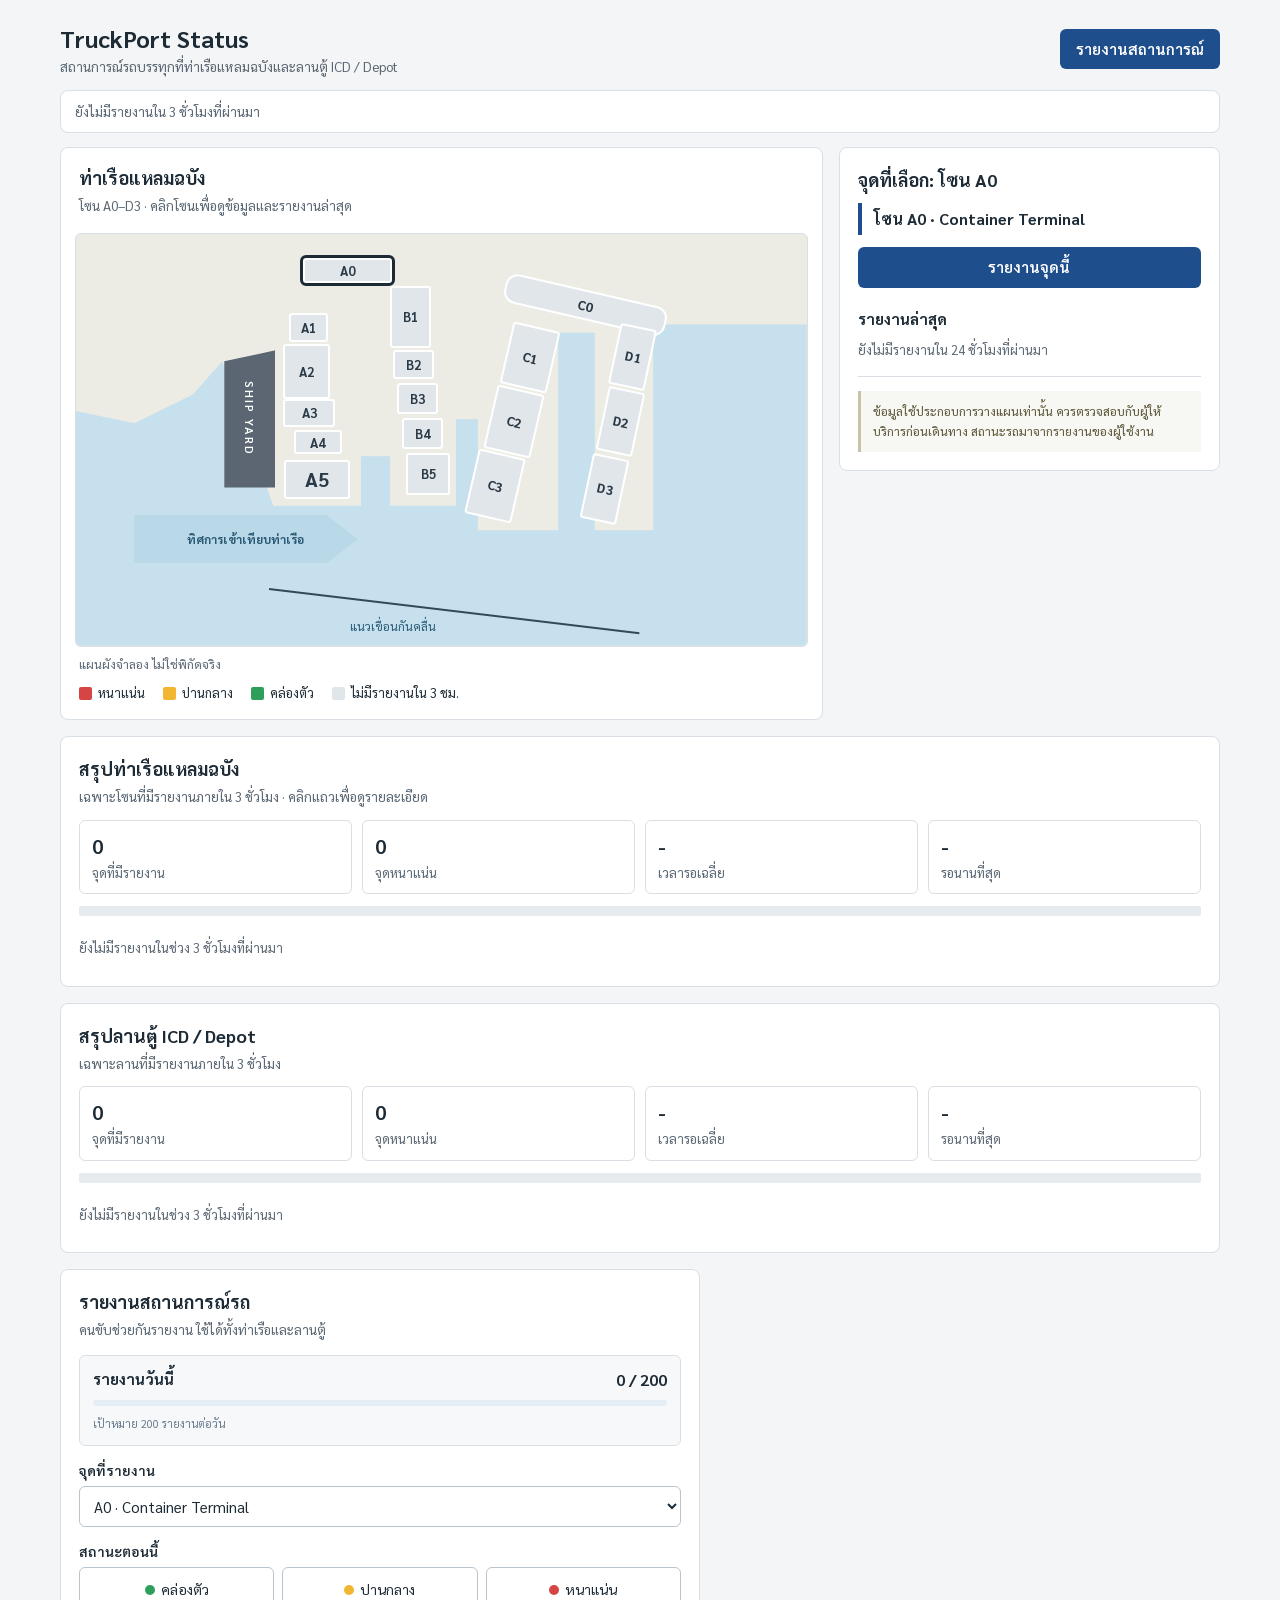
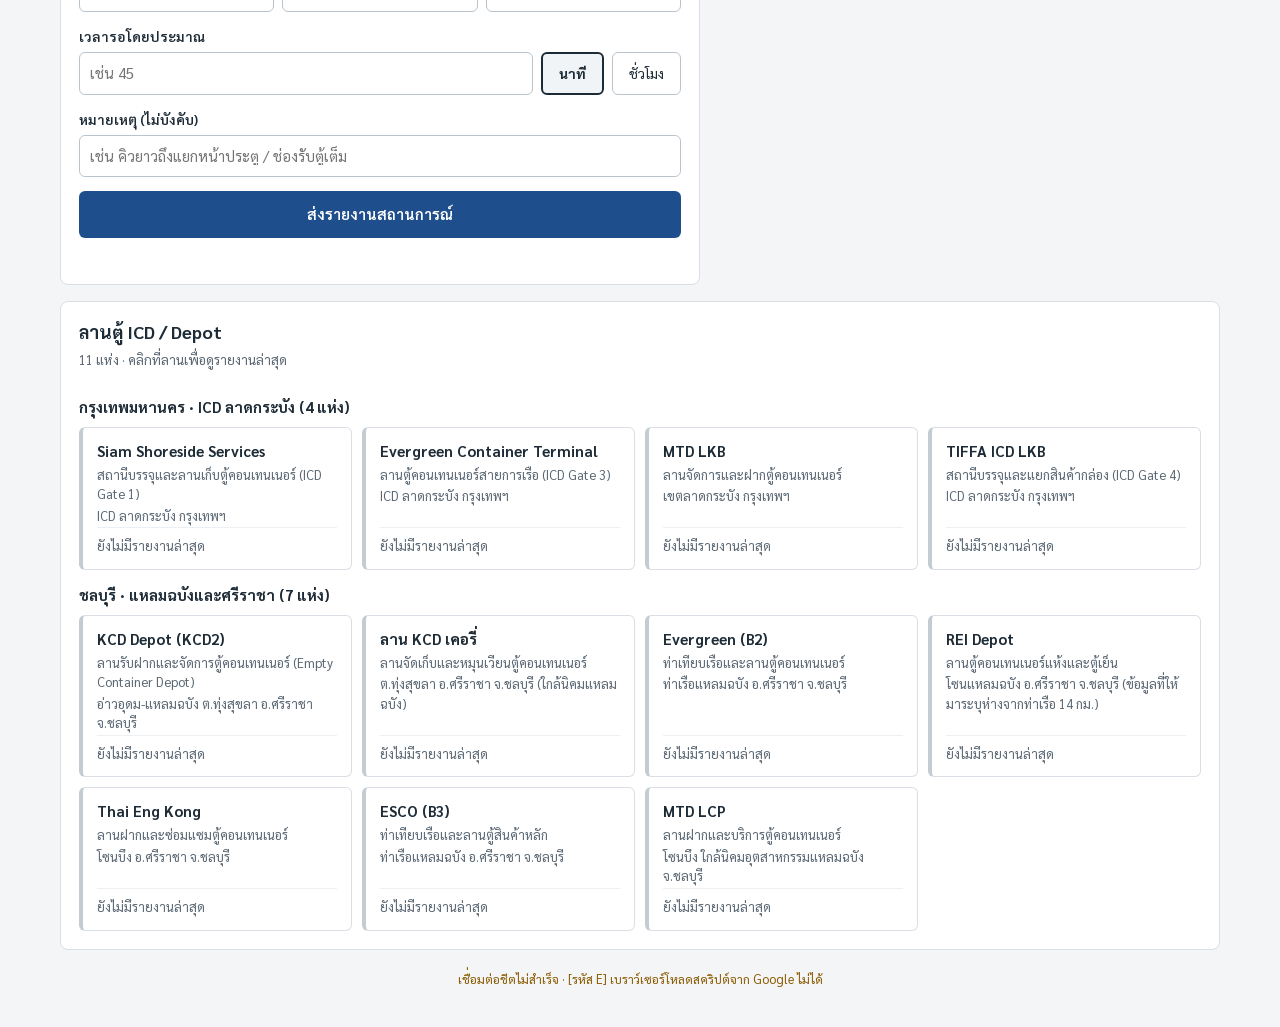
==== index.html @ 2f3d7bd5 "Rename TruckPort_Status_v6_Simple.html to index.html" ====
<!doctype html>
<html lang="th">
<head>
<meta charset="utf-8">
<meta name="viewport" content="width=device-width,initial-scale=1">
<meta name="theme-color" content="#1f4e8c">
<link rel="preconnect" href="https://fonts.googleapis.com"><link rel="preconnect" href="https://fonts.gstatic.com" crossorigin><link href="https://fonts.googleapis.com/css2?family=Sarabun:wght@400;600;700&display=swap" rel="stylesheet">
<title>TruckPort Status - ท่าเรือและลานตู้คอนเทนเนอร์</title>
<style>
:root{--ink:#1d2b36;--muted:#5a6773;--line:#d9dfe4;--bg:#f4f5f6;--accent:#1f4e8c;--clear:#2e9e5b;--busy:#f2b632;--jam:#d64545;--none:#e1e6ea}
*{box-sizing:border-box}
body{margin:0;background:var(--bg);color:var(--ink);font-family:"Sarabun","Noto Sans Thai",Tahoma,sans-serif;font-size:15px;line-height:1.5}
main{max-width:1200px;margin:auto;padding:20px}
h1{font-size:24px;margin:0;font-weight:700}h2{font-weight:700}
.muted{color:var(--muted);font-size:13.5px;line-height:1.6}
.head{display:flex;justify-content:space-between;align-items:center;gap:12px;flex-wrap:wrap;margin-bottom:12px}
.btn{display:inline-block;border:0;background:var(--accent);color:#fff;border-radius:6px;padding:9px 16px;font:inherit;font-weight:600;cursor:pointer;text-decoration:none}
.btn:hover{background:#173d6e}
.summary{display:flex;flex-wrap:wrap;gap:6px 20px;align-items:center;padding:10px 14px;margin-bottom:14px;background:#fff;border:1px solid var(--line);border-radius:8px;font-size:14px}
.summary span{display:inline-flex;align-items:center}
.layout{display:grid;grid-template-columns:minmax(0,1.6fr) minmax(280px,.8fr);gap:16px;align-items:start}
.card{background:#fff;border:1px solid var(--line);border-radius:8px;overflow:hidden}
.cardhead{padding:16px 18px 6px}.cardhead h2{font-size:18px;margin:0 0 4px}
.map{position:relative;margin:10px 14px 8px;aspect-ratio:531/300;min-width:600px;border:1px solid var(--line);border-radius:6px;overflow:hidden;background:#ecece4}
.sea{position:absolute;inset:0;background:#c6e0ee;clip-path:polygon(0 43%,8% 46%,16% 39%,20% 31%,27% 66%,39% 66%,39% 54%,43% 54%,43% 66%,52% 66%,52% 45%,55% 45%,55% 72%,66% 72%,66% 24%,71% 24%,71% 72%,79% 72%,79% 22%,100% 22%,100% 100%,0 100%)}
.ship{position:absolute;left:20.3%;top:28.3%;width:7%;height:33.3%;background:#5b6672;clip-path:polygon(0 8%,100% 0,100% 100%,0 100%);display:grid;place-items:center;writing-mode:vertical-rl;color:#fff;font-size:12px;font-weight:600;letter-spacing:2px}
.zone{position:absolute;display:grid;place-items:center;background:var(--none);color:#2b3a47;font-family:inherit;font-size:13px;font-weight:700;border:2px solid #fff;border-radius:3px;cursor:pointer;padding:2px;min-width:28px;min-height:24px}
.zone[data-status=clear]{background:var(--clear);color:#fff}
.zone[data-status=busy]{background:var(--busy);color:#2b2208}
.zone[data-status=jam]{background:var(--jam);color:#fff}
.zone:hover{outline:2px solid var(--ink);z-index:3}
.zone:focus-visible{outline:3px solid var(--ink);z-index:3}
.zone.sel{outline:3px solid var(--ink);z-index:3}
.a0{left:31%;top:6%;width:12.3%;height:6%}.b1{left:43%;top:12.7%;width:5.6%;height:15%}.a1{left:29.2%;top:19.3%;width:5.3%;height:7%}.a2{left:28.3%;top:26.7%;width:6.4%;height:13.3%}.a3{left:28.3%;top:40%;width:7.2%;height:7%}.a4{left:29.8%;top:47.7%;width:6.6%;height:5.7%}.a5{left:28.5%;top:55%;width:9%;height:9.3%;font-size:20px}
.b2{left:43.4%;top:28.3%;width:5.6%;height:7%}.b3{left:43.9%;top:36.3%;width:5.6%;height:7.4%}.b4{left:44.6%;top:44.7%;width:5.6%;height:7.6%}.b5{left:45.2%;top:53.3%;width:6%;height:10%}.c0{left:58.4%;top:13.7%;width:22.6%;height:7.3%;transform:rotate(13deg);border-radius:12px}.c1{left:58.8%;top:22.3%;width:6.6%;height:15.3%;transform:rotate(13deg)}.c2{left:56.6%;top:37.7%;width:6.6%;height:15.7%;transform:rotate(13deg)}.c3{left:54.1%;top:53.3%;width:6.6%;height:16%;transform:rotate(13deg)}.d1{left:73.7%;top:22.3%;width:5.1%;height:15%;transform:rotate(12deg)}.d2{left:72%;top:37.8%;width:5.1%;height:15.7%;transform:rotate(12deg)}.d3{left:69.8%;top:54%;width:5.1%;height:16%;transform:rotate(12deg)}
.arrow{position:absolute;left:7.9%;top:68.3%;width:30.7%;height:11.7%;display:grid;place-items:center;color:#2a5a75;background:#b9d9e8;font-weight:bold;font-size:12px;white-space:nowrap;clip-path:polygon(0 0,86% 0,100% 50%,86% 100%,0 100%)}.wave{position:absolute;left:26.4%;top:86%;width:51%;height:2px;background:#33495a;transform-origin:0 50%;transform:rotate(6.8deg)}.wavelabel{position:absolute;left:37.5%;top:93%;font-size:12px;color:#2a5a75}
.mapwrap{overflow-x:auto}
.mapnote{padding:0 18px 4px;color:var(--muted);font-size:12.5px}
.legend{display:flex;flex-wrap:wrap;gap:6px 18px;padding:6px 18px 16px;color:var(--ink);font-size:13px}
.legend span{display:flex;align-items:center;gap:6px}.swatch{width:13px;height:13px;border-radius:2px;display:inline-block}
.details{padding:18px}.details h2{font-size:18px;margin:0 0 10px}
.banner{padding:4px 0 4px 12px;border-left:4px solid var(--accent);font-weight:700;font-size:16px;margin:0 0 12px;line-height:1.5}
.badge{display:inline-block;padding:0 8px;border:1px solid var(--line);border-radius:4px;font-size:12px;font-weight:400;margin-left:8px;color:var(--muted);vertical-align:middle}
.details .btn{width:100%;text-align:center;margin-bottom:6px}
.row{display:block;padding:10px 0;border-bottom:1px solid #edf0f2}
.row>div:first-child{display:none}
.row strong{display:block;font-size:12.5px;font-weight:600;color:var(--muted);margin-bottom:2px}
.row span,.row li{font-size:14.5px;color:var(--ink);line-height:1.55}
.row ul{margin:0;padding-left:18px}
.row a{color:var(--accent)}
.note{margin-top:14px;padding:10px 12px;background:#f7f7f4;border-left:3px solid #c9c2a8;color:#5c5638;font-size:12.5px;line-height:1.65}
.empty{padding:10px 0;color:var(--muted);font-size:13px}
.section{margin-top:16px}.section-head{padding:16px 18px 6px}.section-head h2{font-size:18px;margin:0 0 4px}.section-body{padding:6px 18px 18px}
.subgroup{margin-top:14px}.subgroup h3{font-size:15px;margin:0 0 8px}
.depot-grid{display:grid;grid-template-columns:repeat(auto-fill,minmax(250px,1fr));gap:10px}
.depot{border:1px solid var(--line);border-radius:6px;padding:14px;background:#fff;min-width:0}
.depot h4{font-size:14.5px;line-height:1.5;margin:0 0 6px}.depot p{font-size:13px;color:var(--muted);line-height:1.6;margin:4px 0}.depot p b{color:var(--ink);font-weight:600}
.depot .depot-meta{font-size:12px;color:var(--muted)}
.depot-actions{display:flex;gap:8px;align-items:center;justify-content:space-between;flex-wrap:wrap;margin-top:10px}
.statusline{font-size:13px}
.secondary{border:1px solid var(--accent);background:#fff;color:var(--accent);border-radius:6px;padding:7px 11px;font:inherit;font-size:13px;font-weight:600;cursor:pointer}
.secondary:hover{background:#eef3f9}
.dash{margin-top:16px;padding:18px}.dash h2{font-size:18px;margin:0 0 4px}
.kpis{display:grid;grid-template-columns:repeat(4,1fr);gap:10px;margin:12px 0}
.kpi{padding:10px 12px;border:1px solid var(--line);border-radius:6px}.kpi b{display:block;font-size:20px}.kpi span{font-size:13px;color:var(--muted)}
.bar{display:flex;height:10px;border-radius:2px;overflow:hidden;background:#e6ebef;margin-bottom:12px}.bar i{display:block}
.bar .clear{background:var(--clear)}.bar .busy{background:var(--busy)}.bar .jam{background:var(--jam)}
.tw{overflow-x:auto}table{width:100%;border-collapse:collapse;font-size:14px}
th,td{text-align:left;padding:8px;border-bottom:1px solid #edf0f2;white-space:nowrap}th{color:var(--muted);font-weight:600;font-size:13px}
tbody tr{cursor:pointer}tbody tr:hover{background:#f4f7fa}
.report{margin-top:16px;display:grid;grid-template-columns:minmax(0,1fr) minmax(0,1fr);gap:16px;align-items:start}.report .card{padding:18px}.report h2{font-size:18px;margin:0 0 4px}
label{display:block;font-size:14px;font-weight:600;margin:14px 0 5px}
select,input,textarea{width:100%;font:inherit;font-size:15px;padding:9px 10px;border:1px solid #b9c4cd;border-radius:6px;background:#fff;color:var(--ink)}
select:focus,input:focus,textarea:focus,button:focus-visible,a:focus-visible{outline:2px solid var(--accent);outline-offset:1px}
.opts{display:grid;grid-template-columns:repeat(3,1fr);gap:8px}
.opts label{margin:0;font-weight:400;border:1px solid #b9c4cd;border-radius:6px;padding:11px 6px;text-align:center;cursor:pointer;font-size:14px}
.opts input{display:none}.opts input:checked+span{font-weight:700}
.opts label:has(input:checked){border:2px solid var(--ink);background:#f1f4f6}
button.go{margin-top:14px;width:100%;padding:12px;border:0;border-radius:6px;background:var(--accent);color:#fff;font:inherit;font-weight:600;cursor:pointer}button.go:hover{background:#173d6e}
.waitrow{display:grid;grid-template-columns:minmax(0,1fr) auto;gap:8px;align-items:stretch}.waitrow .opts{grid-template-columns:repeat(2,auto)}.waitrow .opts label{display:flex;align-items:center;padding:0 16px}
.reports{margin:14px 0 6px;padding-bottom:6px;border-bottom:1px solid var(--line)}.rephead{display:flex;justify-content:space-between;align-items:baseline}.rephead h3{font-size:15px;margin:0}.reports .secondary{width:100%;margin-top:10px}
.depot{cursor:pointer}.depot.sel{border-color:var(--accent);box-shadow:0 0 0 1px var(--accent)}
.report{display:block;max-width:640px}.modal-box{max-height:85vh;overflow:auto;border-radius:8px}
@media(min-width:821px){.details{position:sticky;top:12px;max-height:calc(100vh - 24px);overflow:auto}}
.depot{display:flex;flex-direction:column;gap:2px;border:1px solid var(--line);border-left:4px solid #c3ccd3;border-radius:6px;padding:12px 14px;background:#fff;cursor:pointer;min-width:0}
.depot:hover{background:#f7f9fb}.depot:focus-visible{outline:2px solid var(--accent);outline-offset:1px}
.depot[data-st=jam]{border-left-color:var(--jam)}.depot[data-st=busy]{border-left-color:var(--busy)}.depot[data-st=clear]{border-left-color:var(--clear)}
.depot h4{font-size:15px;margin:0 0 2px;line-height:1.4}.depot p{font-size:13px;margin:0;color:var(--muted);line-height:1.5}
.depot-foot{display:flex;justify-content:space-between;align-items:center;gap:8px;margin-top:auto;padding-top:8px;border-top:1px solid #edf0f2}
.d-open{font-size:13px;font-weight:600;color:var(--accent);white-space:nowrap}
.mhead{display:flex;justify-content:space-between;align-items:flex-start;gap:12px;margin-bottom:10px}.mhead h2{margin:0;font-size:18px;line-height:1.4}
.modal-box.wide{width:min(560px,100%)}#bannerM{display:none}#depotModal .btn{width:100%;margin:12px 0 4px}
.msg{margin-top:10px;font-size:14px;min-height:18px}.err{color:#b3261e}.ok{color:#17703d}
.rep{padding:9px 0;border-bottom:1px solid #edf0f2;font-size:14px;line-height:1.5}.rep small{color:var(--muted)}
.dot{display:inline-block;width:10px;height:10px;border-radius:50%;margin-right:6px}
.dot.clear{background:var(--clear)}.dot.busy{background:var(--busy)}.dot.jam{background:var(--jam)}.dot.none{background:#b3bcc4}
.sync-state{font-size:12.5px;color:var(--muted)}.sync-state.online{color:#17703d}.sync-state.offline{color:#8a5a00}
@media(max-width:820px){main{padding:14px}.layout{grid-template-columns:1fr}.report{grid-template-columns:1fr}.depot-grid{grid-template-columns:1fr}}
@media(max-width:600px){h1{font-size:21px}.kpis{grid-template-columns:repeat(2,1fr)}.opts{gap:5px}.opts label{font-size:13px}}
@media(prefers-reduced-motion:reduce){*{transition:none!important;scroll-behavior:auto!important}}
[hidden]{display:none!important}.head-actions{display:flex;align-items:center;gap:10px;flex-wrap:wrap}.admin-open{padding:9px 13px}.report-goal{margin:14px 0 8px;padding:12px 13px;background:#f6f9fc;border:1px solid #dce7f0;border-radius:12px}.goal-top{display:flex;justify-content:space-between;gap:12px;align-items:center}.goal-top strong{font-size:18px;color:#1754a6;font-variant-numeric:tabular-nums}.goal-track{height:9px;border-radius:10px;background:#e5edf5;overflow:hidden;margin:8px 0 5px}.goal-track i{display:block;height:100%;width:0;background:#1e8e57;border-radius:10px;transition:width .25s}.report-goal small{font-size:11px;color:#64798c}.admin-panel{padding:20px}.admin-title{display:flex;align-items:flex-start;justify-content:space-between;gap:14px;flex-wrap:wrap;margin-bottom:14px}.admin-title h2{font-size:20px;margin:0 0 5px}.admin-hint{margin:0 0 14px}.admin-form{display:grid;grid-template-columns:repeat(2,minmax(0,1fr));gap:4px 14px}.admin-field{min-width:0}.admin-field.full{grid-column:1/-1}.admin-field textarea{resize:vertical}.admin-field .go{margin-top:8px}.check-label{display:flex;align-items:center;gap:8px}.check-label input{width:auto}.modal{position:fixed;inset:0;z-index:1000;background:#10263c88;display:grid;place-items:center;padding:18px}.modal-box{width:min(460px,100%);background:#fff;padding:24px;border-radius:18px;box-shadow:0 15px 55px #10263c44}.modal-box h2{margin:0 0 8px;font-size:20px}.modal-box p{margin:0 0 12px}.modal-actions{display:grid;grid-template-columns:1fr 1.4fr;gap:10px;margin-top:16px}.modal-actions button{margin:0}.modal-go{padding:10px}.admin-panel .sync{margin:12px 0}.admin-panel .note{margin-top:16px}
@media(max-width:700px){.admin-form{grid-template-columns:1fr}.admin-field.full{grid-column:auto}.modal-box{padding:18px}}


.report-goal{background:#f7f8f9;border:1px solid var(--line);border-radius:6px}.report-goal strong{color:var(--ink);font-size:16px}.goal-track{height:6px;border-radius:3px}.goal-track i{background:var(--accent);border-radius:3px}
</style>
</head>
<body>
<main>
<header class="head">
  <div><h1>TruckPort Status</h1><div class="muted">สถานการณ์รถบรรทุกที่ท่าเรือแหลมฉบังและลานตู้ ICD / Depot</div></div>
  <a class="btn" href="#reportAnchor">รายงานสถานการณ์</a>
</header>
<div class="summary" id="summary"></div>

<div class="layout">
  <section class="card">
    <div class="cardhead"><h2>ท่าเรือแหลมฉบัง</h2><div class="muted">โซน A0–D3 · คลิกโซนเพื่อดูข้อมูลและรายงานล่าสุด</div></div>
    <div class="mapwrap"><div class="map" aria-label="แผนผังจำลองท่าเรือแหลมฉบัง">
      <div class="sea"></div><div class="ship">SHIP YARD</div>
      <button class="zone yellow a0" data-zone="A0">A0</button><button class="zone blue a1" data-zone="A1">A1</button><button class="zone orange a2" data-zone="A2">A2</button><button class="zone orange a3" data-zone="A3">A3</button><button class="zone green a4" data-zone="A4">A4</button><button class="zone blue a5" data-zone="A5">A5</button>
      <button class="zone yellow b1" data-zone="B1">B1</button><button class="zone yellow b2" data-zone="B2">B2</button><button class="zone yellow b3" data-zone="B3">B3</button><button class="zone yellow b4" data-zone="B4">B4</button><button class="zone yellow b5" data-zone="B5">B5</button>
      <button class="zone blue c0" data-zone="C0">C0</button><button class="zone yellow c1" data-zone="C1">C1</button><button class="zone yellow c2" data-zone="C2">C2</button><button class="zone yellow c3" data-zone="C3">C3</button><button class="zone yellow d1" data-zone="D1">D1</button><button class="zone yellow d2" data-zone="D2">D2</button><button class="zone yellow d3" data-zone="D3">D3</button>
      <div class="arrow">ทิศการเข้าเทียบท่าเรือ</div><div class="wave"></div><div class="wavelabel">แนวเขื่อนกันคลื่น</div>
    </div></div>
    <div class="mapnote">แผนผังจำลอง ไม่ใช่พิกัดจริง</div>
    <div class="legend"><span><i class="swatch" style="background:var(--jam)"></i>หนาแน่น</span><span><i class="swatch" style="background:var(--busy)"></i>ปานกลาง</span><span><i class="swatch" style="background:var(--clear)"></i>คล่องตัว</span><span><i class="swatch" style="background:var(--none)"></i>ไม่มีรายงานใน 3 ชม.</span></div>
  </section>
  <aside class="card details" id="panel">
    <h2>จุดที่เลือก: <span id="sel">A0</span></h2><div class="banner" id="banner"></div><button class="btn" id="reportHere" type="button" data-rh>รายงานจุดนี้</button><div class="reports"><div class="rephead"><h3>รายงานล่าสุด</h3><span class="muted" id="repcount"></span></div><div id="replist"></div><button class="secondary" id="repall" type="button" hidden>ดูทั้งหมด</button></div>
    <div id="info"></div>
        <div class="note">ข้อมูลใช้ประกอบการวางแผนเท่านั้น ควรตรวจสอบกับผู้ให้บริการก่อนเดินทาง สถานะรถมาจากรายงานของผู้ใช้งาน</div>
  </aside>
</div>

<section class="card dash" id="portDashboard">
  <h2>สรุปท่าเรือแหลมฉบัง</h2><div class="muted">เฉพาะโซนที่มีรายงานภายใน 3 ชั่วโมง · คลิกแถวเพื่อดูรายละเอียด</div>
  <div class="kpis" id="portKpi"></div><div class="bar" id="portBar"></div><div class="tw" id="portTable"></div>
</section>
<section class="card dash" id="icdDashboard">
  <h2>สรุปลานตู้ ICD / Depot</h2><div class="muted">เฉพาะลานที่มีรายงานภายใน 3 ชั่วโมง</div>
  <div class="kpis" id="icdKpi"></div><div class="bar" id="icdBar"></div><div class="tw" id="icdTable"></div>
</section>

<div class="report" id="reportAnchor">
  <section class="card">
    <h2>รายงานสถานการณ์รถ</h2><div class="muted">คนขับช่วยกันรายงาน ใช้ได้ทั้งท่าเรือและลานตู้</div>
    <div class="report-goal"><div class="goal-top"><b>รายงานวันนี้</b><strong id="reportCount">0 / 200</strong></div><div class="goal-track"><i id="reportGoalBar"></i></div><small>เป้าหมาย 200 รายงานต่อวัน</small></div>
    <label for="rzone">จุดที่รายงาน</label><select id="rzone"></select>
    <label>สถานะตอนนี้</label>
    <div class="opts"><label><input type="radio" name="st" value="clear"><span><i class="dot clear"></i>คล่องตัว</span></label><label><input type="radio" name="st" value="busy"><span><i class="dot busy"></i>ปานกลาง</span></label><label><input type="radio" name="st" value="jam"><span><i class="dot jam"></i>หนาแน่น</span></label></div>
    <label for="rwait">เวลารอโดยประมาณ</label>
    <div class="waitrow"><input id="rwait" type="number" min="0" step="any" inputmode="decimal" placeholder="เช่น 45"><div class="opts unit"><label><input type="radio" name="unit" value="min" checked><span>นาที</span></label><label><input type="radio" name="unit" value="hr"><span>ชั่วโมง</span></label></div></div>
    <label for="rnote">หมายเหตุ (ไม่บังคับ)</label><input id="rnote" maxlength="140" placeholder="เช่น คิวยาวถึงแยกหน้าประตู / ช่องรับตู้เต็ม">
    <button class="go" id="send">ส่งรายงานสถานการณ์</button><div class="msg" id="msg" aria-live="polite"></div>
  </section>
</div>

<section class="card section" id="icdDepots">
  <div class="section-head"><h2>ลานตู้ ICD / Depot</h2><div class="muted">11 แห่ง · คลิกที่ลานเพื่อดูรายงานล่าสุด</div></div>
  <div class="section-body">
    <div class="subgroup"><h3>กรุงเทพมหานคร · ICD ลาดกระบัง (4 แห่ง)</h3><div class="depot-grid" id="depotBangkok"></div></div>
    <div class="subgroup"><h3>ชลบุรี · แหลมฉบังและศรีราชา (7 แห่ง)</h3><div class="depot-grid" id="depotChonburi"></div></div>
  </div>
</section>


<div class="modal" id="depotModal" hidden><div class="modal-box wide">
  <div class="mhead"><h2 id="selM"></h2><button class="secondary" id="depotClose" type="button">ปิด</button></div>
  <div class="banner" id="bannerM"></div>
  <div class="reports"><div class="rephead"><h3>รายงานล่าสุด</h3><span class="muted" id="repcountM"></span></div><div id="replistM"></div><button class="secondary" id="repallM" type="button" hidden></button></div>
  <button class="btn" id="reportHereM" type="button" data-rh>รายงานสถานการณ์จุดนี้</button>
  <div id="infoM"></div>
</div></div>
<div class="modal" id="repModal" hidden><div class="modal-box"><h2 id="repModalTitle"></h2><div id="repModalList"></div><div class="modal-actions" style="grid-template-columns:1fr"><button class="secondary" id="repModalClose" type="button">ปิด</button></div></div></div>

<div class="muted" style="text-align:center;margin:18px 0"><span class="sync-state offline" id="syncStatus">กำลังตรวจสอบ...</span></div>
</main>
<!-- เก็บ data.js เดิมไว้ได้ หากเว็บไซต์เดิมใช้ไฟล์นี้เก็บรายละเอียดโซนท่าเรือ -->
<script src="data.js"></script>
<script>
'use strict';

// URL ของ Google Apps Script Web App ที่ผู้ใช้ Deploy ไว้แล้ว
const SHEETS_WEB_APP_URL = 'https://script.google.com/macros/s/AKfycbxXSvarIsgLIngnlxxnCY_GwxZOY-gi6cv1eDTyA4MNUYghQq8GYHbVGaHZ9cNsll7inw/exec';
const SHEET_POLL_MS = 15000;


const DEFAULT_PORT_TYPES = {
  A0:'Container Terminal',A1:'Ro/Ro Terminal',A2:'Multi-purpose Terminal',A3:'Multi-purpose Terminal',A4:'Bulk Cargo Terminal',A5:'Ro/Ro Terminal',
  B1:'Container Terminal',B2:'Container Terminal',B3:'Container Terminal',B4:'Container Terminal',B5:'Container Terminal',
  C0:'Ro/Ro Terminal',C1:'Container Terminal',C2:'Container Terminal',C3:'Container Terminal',D1:'Container Terminal',D2:'Container Terminal',D3:'Container Terminal'
};
let PORT_TYPES = {...DEFAULT_PORT_TYPES};

// รายละเอียดลานตู้ 11 แห่ง ตามข้อมูลที่ผู้ใช้ให้มา แยกเป็นหมวด ICD / Depot
const DEFAULT_FACILITIES = {
  'ICD-BKK-01':{name:'Siam Shoreside Services (ป.1 ลาดกระบัง)',short:'Siam Shoreside Services',type:'สถานีบรรจุและลานเก็บตู้คอนเทนเนอร์ (ICD Gate 1)',location:'ICD ลาดกระบัง กรุงเทพฯ',service:'รับฝาก ตรวจสอบ ซ่อมบำรุงตู้สินค้า และขนถ่ายผ่านระบบราง-ทางบก',city:'กรุงเทพมหานคร'},
  'ICD-BKK-02':{name:'Evergreen Container Terminal (Thailand) Ltd. (ป.3 ลาดกระบัง)',short:'Evergreen Container Terminal',type:'ลานตู้คอนเทนเนอร์สายการเรือ (ICD Gate 3)',location:'ICD ลาดกระบัง กรุงเทพฯ',service:'จัดเก็บตู้เปล่า ล้างและซ่อมแซมตู้คอนเทนเนอร์นำเข้า-ส่งออก',city:'กรุงเทพมหานคร'},
  'ICD-BKK-03':{name:'MTD LKB (MEDLOG THAI DEPOT CO., LTD.)',short:'MTD LKB',type:'ลานจัดการและฝากตู้คอนเทนเนอร์',location:'เขตลาดกระบัง กรุงเทพฯ',service:'รับฝากตู้เปล่า ตรวจเช็กสภาพมาตรฐาน ซ่อมแซม และทำความสะอาด',city:'กรุงเทพมหานคร'},
  'ICD-BKK-04':{name:'TIFFA ICD LKB GATE 4',short:'TIFFA ICD LKB',type:'สถานีบรรจุและแยกสินค้ากล่อง (ICD Gate 4)',location:'ICD ลาดกระบัง กรุงเทพฯ',service:'บริการบรรจุสินค้าลงตู้ (CFS) ตรวจรับและหมุนเวียนตู้คอนเทนเนอร์',city:'กรุงเทพมหานคร'},
  'ICD-LCB-01':{name:'KCD Depot (บริษัท เคซีดี (ประเทศไทย) จำกัด / KCD2)',short:'KCD Depot (KCD2)',type:'ลานรับฝากและจัดการตู้คอนเทนเนอร์ (Empty Container Depot)',location:'อ่าวอุดม-แหลมฉบัง ต.ทุ่งสุขลา อ.ศรีราชา จ.ชลบุรี',service:'รับฝากตู้เปล่า ตรวจสภาพ ซ่อมแซม ล้างตู้ และบริหารจัดการผ่านระบบ K-Digi App',city:'จังหวัดชลบุรี'},
  'ICD-LCB-02':{name:'ลาน KCD เคอรี่',short:'ลาน KCD เคอรี่',type:'ลานจัดเก็บและหมุนเวียนตู้คอนเทนเนอร์',location:'ต.ทุ่งสุขลา อ.ศรีราชา จ.ชลบุรี (ใกล้นิคมแหลมฉบัง)',service:'บริการรับฝาก คืนตู้คอนเทนเนอร์ และจุดขนถ่ายตู้สินค้า',city:'จังหวัดชลบุรี'},
  'ICD-LCB-03':{name:'Evergreen Container Terminal (Thailand) LTD. (แหลมฉบัง B2)',short:'Evergreen (B2)',type:'ท่าเทียบเรือและลานตู้คอนเทนเนอร์',location:'ท่าเรือแหลมฉบัง อ.ศรีราชา จ.ชลบุรี',service:'ขนถ่ายตู้สินค้าลงเรือ จัดเก็บตู้คอนเทนเนอร์ (ข้อมูลที่ให้มาระบุเปิดบริการ 24 ชั่วโมง)',city:'จังหวัดชลบุรี'},
  'ICD-LCB-04':{name:'REI Depot (ThaiReefer Container Yard)',short:'REI Depot',type:'ลานตู้คอนเทนเนอร์แห้งและตู้เย็น',location:'โซนแหลมฉบัง อ.ศรีราชา จ.ชลบุรี (ข้อมูลที่ให้มาระบุห่างจากท่าเรือ 14 กม.)',service:'จุดรับฝากตู้ มีบริการปลั๊กเสียบไฟสำหรับตู้เย็น (Reefer Container) และซ่อมบำรุง',city:'จังหวัดชลบุรี'},
  'ICD-LCB-05':{name:'Thai Eng Kong Container Services (LCB Depot 1)',short:'Thai Eng Kong',type:'ลานฝากและซ่อมแซมตู้คอนเทนเนอร์',location:'โซนบึง อ.ศรีราชา จ.ชลบุรี',service:'บริการจัดเก็บตู้เปล่า ซ่อมแซม ตรวจสอบสภาพตู้ก่อนบรรจุส่งออก',city:'จังหวัดชลบุรี'},
  'ICD-LCB-06':{name:'บริษัท อีสเทิร์นซี แหลมฉบัง เทอร์มินัล จำกัด ESCO (B3)',short:'ESCO (B3)',type:'ท่าเทียบเรือและลานตู้สินค้าหลัก',location:'ท่าเรือแหลมฉบัง อ.ศรีราชา จ.ชลบุรี',service:'บริการรับ-ส่งตู้สินค้า ขนถ่ายตู้ขึ้น-ลงเรือ และบริหารจัดการลานตู้คอนเทนเนอร์ (ข้อมูลที่ให้มาระบุเปิดบริการ 24 ชั่วโมง)',city:'จังหวัดชลบุรี'},
  'ICD-LCB-07':{name:'MTD LCP (สาขาท่าเรือแหลมฉบัง)',short:'MTD LCP',type:'ลานฝากและบริการตู้คอนเทนเนอร์',location:'โซนบึง ใกล้นิคมอุตสาหกรรมแหลมฉบัง จ.ชลบุรี',service:'บริการยกตู้ ฝากวางตู้เปล่า ล้างทำความสะอาด และบำรุงรักษาตู้สินค้า',city:'จังหวัดชลบุรี'}
};
let FACILITIES = JSON.parse(JSON.stringify(DEFAULT_FACILITIES));
let REMOTE_LOCATIONS = {};

const LABEL={clear:'คล่องตัว',busy:'ปานกลาง',jam:'หนาแน่น'};
const KEY='tp_reports_v2';
const DAY=864e5;
const STALE_HOURS=(typeof SETTINGS!=='undefined'&&SETTINGS.staleHours)||3;
const STALE=STALE_HOURS*36e5;
const DATA=typeof ZONE_DATA!=='undefined'?ZONE_DATA:{};
let pendingSentAt = {};
const $=id=>document.getElementById(id);
const esc=s=>String(s==null?'':s).replace(/[&<>"']/g,c=>({'&':'&amp;','<':'&lt;','>':'&gt;','"':'&quot;',"'":'&#39;'}[c]));
const PORT_ZONES=Object.keys(PORT_TYPES);
const ICD_ZONES=Object.keys(FACILITIES);
const ALL_ZONES=[...PORT_ZONES,...ICD_ZONES];
let cur='A0',curP='A0',curM='';
let cloudReports=[];
let cloudReady=false;
let syncBusy=false;
let lastSyncAt=null;
let pendingIds=new Set();

function isICD(z){return Boolean(FACILITIES[z]);}
function categoryOf(z){return isICD(z)?'icd':'port';}
function labelOf(z){if(isICD(z))return FACILITIES[z].name;const r=REMOTE_LOCATIONS[z]||{};return r.short||r.name||'โซน '+z;}
function readLocal(){
  try{
    const current=localStorage.getItem(KEY);
    if(current)return JSON.parse(current)||[];
    // ย้ายรายงานเก่าจากเว็บไซต์เวอร์ชันเดิม (tp_reports_v1) มาใช้ต่ออัตโนมัติ
    const legacy=JSON.parse(localStorage.getItem('tp_reports_v1')||'[]')||[];
    if(legacy.length){localStorage.setItem(KEY,JSON.stringify(legacy));return legacy;}
    return [];
  }catch(e){return[];}
}
function writeLocal(rows){try{localStorage.setItem(KEY,JSON.stringify(rows.slice(-500)));return true;}catch(e){return false;}}
function normalizeReport(r){
  if(!r||!r.zone||!LABEL[r.status])return null;
  const t=Number(r.t)||Date.parse(r.timestamp)||0;
  if(!t)return null;
  return {id:String(r.id||`${r.zone}-${t}`),category:r.category||(isICD(r.zone)?'icd':'port'),zone:String(r.zone),facility:String(r.facility||labelOf(String(r.zone))),status:r.status,wait:r.wait===''||r.wait==null?null:Number(r.wait),note:String(r.note||''),t};
}
function allReports(){
  const merged=new Map();
  [...cloudReports,...readLocal()].forEach(raw=>{const r=normalizeReport(raw);if(r)merged.set(r.id,r);});
  return [...merged.values()].sort((a,b)=>a.t-b.t);
}
function latest(z){return allReports().filter(r=>r.zone===z&&Date.now()-r.t<STALE).pop()||null;}
function ago(t){const m=Math.max(0,Math.round((Date.now()-t)/6e4));return m<1?'เมื่อสักครู่':m<60?m+' นาทีที่แล้ว':Math.floor(m/60)+' ชม.ที่แล้ว';}
function fmtWait(m){m=Math.round(Number(m));if(!(m>=0))return '-';if(m<60)return m+' นาที';const h=Math.floor(m/60),r=m%60;return h+' ชม.'+(r?' '+r+' นาที':'');}
function dotStatus(r){return r?`<i class="dot ${esc(r.status)}"></i>${esc(LABEL[r.status])}${r.wait!=null?' · รอ '+fmtWait(r.wait):''} · ${ago(r.t)}`:'ยังไม่มีรายงานล่าสุด';}
function openState(h){if(!h)return null;if(h.is24h)return true;if(!h.open||!h.close)return null;const n=new Date(),days=h.days||[0,1,2,3,4,5,6];if(!days.includes(n.getDay()))return false;const m=n.getHours()*60+n.getMinutes(),p=s=>{const[a,b]=s.split(':');return +a*60+ +b};return m>=p(h.open)&&m<p(h.close);}
let hid=0;
function row(icon,title,body){if(body==='<span>ยังไม่มีข้อมูล</span>'){hid++;return '';}return '<div class="row"><div>'+icon+'</div><div><strong>'+title+'</strong>'+body+'</div></div>';}

function render(z){
  if(!ALL_ZONES.includes(z))z='A0';
  cur=z;
  if(!isICD(z))curP=z;
  $('rzone').value=z;
  document.querySelectorAll('.zone').forEach(b=>b.classList.toggle('sel',b.dataset.zone===curP));
  renderPanel(curP,'');
  if(!$('depotModal').hidden&&curM)renderPanel(curM,'M');
}
function openDepot(z){curM=z;renderPanel(z,'M');$('depotModal').hidden=false;$('depotClose').focus();}
function renderPanel(z,p){
  hid=0;
  if($('sel'+p))$('sel'+p).textContent=labelOf(z);
  const r=latest(z);
  if(isICD(z)){
    const f=FACILITIES[z],m=REMOTE_LOCATIONS[z]||{};
    $('banner'+p).innerHTML=esc(f.short)+' <span class="badge">ICD / Depot</span>';
    const hours=m.is24h?'เปิด 24 ชั่วโมง':(m.hoursOpen&&m.hoursClose?esc(m.hoursOpen)+' - '+esc(m.hoursClose):'');
    const docs=(m.documents||[]).length?'<ul>'+m.documents.map(x=>'<li>'+esc(x)+'</li>').join('')+'</ul>':'<span>ยังไม่มีข้อมูล</span>';
    const map=/^https?:\/\//.test(m.mapUrl||'')?'<br><a href="'+esc(m.mapUrl)+'" target="_blank" rel="noopener">เปิดแผนที่</a>':'';
    const contact=(m.contactPlace||m.contactPhone||m.contactNote)?'<span>'+[m.contactPlace&&esc(m.contactPlace),m.contactPhone&&'โทร <a href="tel:'+esc(String(m.contactPhone).replace(/[^0-9+]/g,''))+'">'+esc(m.contactPhone)+'</a>',m.contactNote&&esc(m.contactNote)].filter(Boolean).join('<br>')+'</span>':'<span>ยังไม่มีข้อมูล</span>';
    $('info'+p).innerHTML=
      (p==='M'?row('🗂️','ประเภทบริการ','<span>'+esc(f.type)+'</span>')+row('📍','พื้นที่','<span>'+esc(f.location)+'</span>')+row('📦','การบริการ','<span>'+esc(f.service)+'</span>'):'')+
      row('🏢','ผู้ให้บริการ / ลานตู้',m.operator?'<span>'+esc(m.operator)+'</span>':'<span>ยังไม่มีข้อมูล</span>')+
      row('📍','ที่อยู่ / จุดเข้าออก',m.address?'<span>'+esc(m.address)+map+'</span>':'<span>ยังไม่มีข้อมูล</span>')+
      row('🕒','เวลาทำการ',hours?'<span>'+hours+'</span>':'<span>ยังไม่มีข้อมูล</span>')+
      row('📦','จุดติดต่อ / คืนตู้',contact)+
      row('📄','เอกสารที่ต้องเตรียม',docs)+
      row('🔎','แหล่งข้อมูล / ตรวจสอบล่าสุด',m.source||m.checked?'<span>'+esc(m.source||'-')+(m.checked?' · ตรวจสอบเมื่อ '+esc(m.checked):'')+'</span>':'<span>ยังไม่มีข้อมูล</span>');
  }else{
    const d=getPortDetails(z),h=d.hours||{},rc=d.returnContact||{},o=openState(h);
    $('banner'+p).innerHTML=esc(d.short||d.name||('โซน '+z))+' · '+esc(PORT_TYPES[z])+(o===null?'':'<span class="badge">'+(o?'เปิดอยู่ตอนนี้':'ปิดอยู่ตอนนี้')+'</span>');
    let hrs=h.is24h?'เปิด 24 ชั่วโมง':(h.open&&h.close?esc(h.open)+' - '+esc(h.close):'');
    if(hrs&&h.note)hrs+='<br>'+esc(h.note);
    const none='<span>ยังไม่มีข้อมูล</span>';
    const docs=(d.documents||[]).length?'<ul>'+d.documents.map(x=>'<li>'+esc(x)+'</li>').join('')+'</ul>':none;
    const map=/^https?:\/\//.test(d.mapUrl||'')?'<br><a href="'+esc(d.mapUrl)+'" target="_blank" rel="noopener">เปิดแผนที่</a>':'';
    const ret=(rc.place||rc.phone||rc.note)?'<span>'+[rc.place&&esc(rc.place),rc.phone&&'โทร <a href="tel:'+esc(String(rc.phone).replace(/[^0-9+]/g,''))+'">'+esc(rc.phone)+'</a>',rc.note&&esc(rc.note)].filter(Boolean).join('<br>')+'</span>':none;
    $('info'+p).innerHTML=
      row('🏢','ผู้ให้บริการ / บริษัท',d.operator?'<span>'+esc(d.operator)+'</span>':none)+
      row('📍','พื้นที่ / ที่ตั้ง',d.location?'<span>'+esc(d.location)+'</span>':none)+
      row('📍','ที่อยู่ / จุดเข้าออก',d.address?'<span>'+esc(d.address)+map+'</span>':none)+
      row('📦','รายละเอียดการบริการ',d.service?'<span>'+esc(d.service)+'</span>':none)+
      row('🕒','เวลาทำการ',hrs?'<span>'+hrs+'</span>':none)+
      row('📦','ติดต่อ',ret)+
      row('📄','เอกสารที่ต้องเตรียม',docs)+
      row('🔎','แหล่งข้อมูล / ตรวจสอบล่าสุด',d.source||d.checked?'<span>'+esc(d.source||'-')+(d.checked?' · ตรวจสอบเมื่อ '+esc(d.checked):'')+'</span>':none);
  }
  list(z,p);
}

function repHTML(r){return '<div class="rep"><i class="dot '+esc(r.status)+'"></i><b>'+esc(LABEL[r.status])+'</b>'+(r.wait!=null?' · รอ '+fmtWait(r.wait):'')+(r.note?'<br>'+esc(r.note):'')+'<br><small>'+ago(r.t)+'</small></div>';}
function list(z,p){
  const a=allReports().filter(r=>r.zone===z&&Date.now()-r.t<DAY).reverse();
  $('repcount'+p).textContent=a.length?a.length+' รายการใน 24 ชม.':'';
  $('replist'+p).innerHTML=a.length?a.slice(0,p==='M'?a.length:5).map(repHTML).join(''):'<div class="empty">ยังไม่มีรายงานใน 24 ชั่วโมงที่ผ่านมา</div>';
  const btn=$('repall'+p);btn.hidden=p==='M'||a.length<=5;btn.textContent='ดูทั้งหมด '+a.length+' รายการ';
  btn.onclick=()=>{$('repModalTitle').textContent='รายงานล่าสุด: '+labelOf(z);$('repModalList').innerHTML=a.map(repHTML).join('');$('repModal').hidden=false;$('repModalClose').focus();};
}
function renderDepots(){
  const makeCard=z=>{const f=FACILITIES[z],r=latest(z);return `<article class="depot" data-z="${esc(z)}" data-st="${r?esc(r.status):''}" tabindex="0" role="button"><h4>${esc(f.short||f.name)}</h4><p>${esc(f.type)}</p><p>${esc(f.location)}</p><div class="depot-foot"><span class="statusline${r?'':' muted'}">${dotStatus(r)}</span></div></article>`;};
  $('depotBangkok').innerHTML=ICD_ZONES.filter(z=>z.startsWith('ICD-BKK')).map(makeCard).join('');
  $('depotChonburi').innerHTML=ICD_ZONES.filter(z=>z.startsWith('ICD-LCB')).map(makeCard).join('');
}

const ORDER={jam:0,busy:1,clear:2};
function dashboard(kind){
  const zs=kind==='icd'?ICD_ZONES:PORT_ZONES;
  const prefix=kind==='icd'?'icd':'port';
  const rows=zs.map(z=>({z,r:latest(z)})).filter(x=>x.r&&LABEL[x.r.status]);
  const c={clear:0,busy:0,jam:0};rows.forEach(x=>c[x.r.status]++);
  const waits=rows.map(x=>x.r.wait).filter(v=>typeof v==='number'&&Number.isFinite(v));
  const avg=waits.length?Math.round(waits.reduce((a,b)=>a+b,0)/waits.length):null;
  const max=waits.length?Math.max(...waits):null;
  $(prefix+'Kpi').innerHTML=[['จุดที่มีรายงาน',rows.length],['จุดหนาแน่น',c.jam],['เวลารอเฉลี่ย',avg==null?'-':fmtWait(avg)],['รอนานที่สุด',max==null?'-':fmtWait(max)]].map(k=>'<div class="kpi"><b>'+k[1]+'</b><span>'+k[0]+'</span></div>').join('');
  $(prefix+'Bar').innerHTML=rows.length?['clear','busy','jam'].map(s=>'<i class="'+s+'" style="width:'+(c[s]/rows.length*100)+'%" title="'+LABEL[s]+' '+c[s]+'"></i>').join(''):'';
  rows.sort((a,b)=>ORDER[a.r.status]-ORDER[b.r.status]||(b.r.wait||0)-(a.r.wait||0));
  if(!rows.length){$(prefix+'Table').innerHTML='<div class="empty">ยังไม่มีรายงานในช่วง '+STALE_HOURS+' ชั่วโมงที่ผ่านมา</div>';return;}
  const isDepot=kind==='icd';
  const head=isDepot?'<th>ลานตู้ / บริษัท</th><th>พื้นที่</th>':'<th>โซน</th><th>ประเภท</th>';
  const body=rows.map(x=>{const f=FACILITIES[x.z];return `<tr data-z="${esc(x.z)}"><td><b>${esc(isDepot?f.short:x.z)}</b></td><td>${esc(isDepot?f.city:PORT_TYPES[x.z])}</td><td><i class="dot ${esc(x.r.status)}"></i>${esc(LABEL[x.r.status])}</td><td>${x.r.wait==null?'-':fmtWait(x.r.wait)}</td><td>${ago(x.r.t)}</td></tr>`;}).join('');
  $(prefix+'Table').innerHTML='<table><thead><tr>'+head+'<th>สถานะ</th><th>เวลารอ</th><th>อัปเดต</th></tr></thead><tbody>'+body+'</tbody></table>';
}
function summary(){
  const c={jam:0,busy:0,clear:0};let n=0;
  ALL_ZONES.forEach(z=>{const r=latest(z);if(r&&LABEL[r.status]){c[r.status]++;n++;}});
  $('summary').innerHTML=n?'<span><i class="dot jam"></i>หนาแน่น '+c.jam+'</span><span><i class="dot busy"></i>ปานกลาง '+c.busy+'</span><span><i class="dot clear"></i>คล่องตัว '+c.clear+'</span><span class="muted"><i class="dot none"></i>ไม่มีรายงาน '+(ALL_ZONES.length-n)+'</span>':'<span class="muted">ยังไม่มีรายงานใน '+STALE_HOURS+' ชั่วโมงที่ผ่านมา</span>';
}
function dots(){
  document.querySelectorAll('.zone').forEach(b=>{const r=latest(b.dataset.zone);if(r)b.dataset.status=r.status;else b.removeAttribute('data-status');});
  renderDepots();dashboard('port');dashboard('icd');updateReportGoal();summary();
}

function setupSelect(){
  $('rzone').innerHTML='<optgroup label="หมวดที่ 1 · ท่าเรือแหลมฉบัง (โซนเดิม)">'+PORT_ZONES.map(z=>'<option value="'+z+'">'+z+' · '+PORT_TYPES[z]+'</option>').join('')+'</optgroup>'+
    '<optgroup label="หมวดที่ 2 · ICD Lat Krabang (กรุงเทพมหานคร)">'+ICD_ZONES.filter(z=>z.startsWith('ICD-BKK')).map(z=>'<option value="'+z+'">'+esc(FACILITIES[z].name)+'</option>').join('')+'</optgroup>'+
    '<optgroup label="หมวดที่ 2 · Laem Chabang &amp; Sriracha (ชลบุรี)">'+ICD_ZONES.filter(z=>z.startsWith('ICD-LCB')).map(z=>'<option value="'+z+'">'+esc(FACILITIES[z].name)+'</option>').join('')+'</optgroup>';
}


function getPortDetails(id){
  const base=Object.assign({},DATA[id]||{});
  const r=REMOTE_LOCATIONS[id];
  if(!r)return base;
  if(r.edited){
    return {name:r.name||'',short:r.short||'',type:r.type||'',location:r.location||'',city:r.city||'',operator:r.operator||'',address:r.address||'',mapUrl:r.mapUrl||'',source:r.source||'',checked:r.checked||'',documents:Array.isArray(r.documents)?r.documents:[],hours:{open:r.hoursOpen||'',close:r.hoursClose||'',is24h:!!r.is24h},returnContact:{place:r.contactPlace||'',phone:r.contactPhone||'',note:r.contactNote||''},service:r.service||''};
  }
  if(r.name)base.name=r.name;if(r.short)base.short=r.short;if(r.location)base.location=r.location;
  if(r.operator)base.operator=r.operator;
  if(r.address)base.address=r.address;
  if(r.mapUrl)base.mapUrl=r.mapUrl;
  if(r.source)base.source=r.source;
  if(r.checked)base.checked=r.checked;
  if(r.documents&&r.documents.length)base.documents=r.documents;
  if(r.hoursOpen||r.hoursClose||r.is24h)base.hours={...(base.hours||{}),open:r.hoursOpen||'',close:r.hoursClose||'',is24h:!!r.is24h};
  const rc={...(base.returnContact||{})};
  if(r.contactPlace)rc.place=r.contactPlace;if(r.contactPhone)rc.phone=r.contactPhone;if(r.contactNote)rc.note=r.contactNote;
  if(Object.keys(rc).length)base.returnContact=rc;
  if(r.service)base.service=r.service;
  return base;
}
function applyLocations(rows){
  if(!Array.isArray(rows)||!rows.length)return;
  const nextTypes={...DEFAULT_PORT_TYPES};
  const nextFacilities=JSON.parse(JSON.stringify(DEFAULT_FACILITIES));
  const nextRemote={};
  rows.forEach(r=>{
    if(!r||!r.id)return;nextRemote[r.id]=r;
    if(r.category==='port'&&nextTypes[r.id]){if(r.type)nextTypes[r.id]=r.type;}
    if(r.category==='icd'&&nextFacilities[r.id]){
      const f=nextFacilities[r.id];
      ['name','short','type','location','service','city'].forEach(k=>{if(r.edited)f[k]=r[k]||'';else if(r[k])f[k]=r[k];});
    }
  });
  PORT_TYPES=nextTypes;FACILITIES=nextFacilities;REMOTE_LOCATIONS=nextRemote;
  setupSelect();renderDepots();
}
function updateReportGoal(){
  const now=new Date();const start=new Date(now.getFullYear(),now.getMonth(),now.getDate()).getTime();
  const count=(cloudReady?cloudReports:[]).filter(r=>r.t>=start&&r.t<=Date.now()).length;
  const label=count+' / 200';
  if($('reportCount'))$('reportCount').textContent=label;
  if($('reportGoalBar'))$('reportGoalBar').style.width=Math.min(100,count/200*100)+'%';
}
function makeId(){return 'r-'+Date.now().toString(36)+'-'+Math.random().toString(36).slice(2,10);}
function setMessage(text,kind){$('msg').className='msg '+(kind||'');$('msg').textContent=text;}
function postToAppsScript(payload){
  if(!SHEETS_WEB_APP_URL)throw new Error('ยังไม่ได้ตั้งค่า URL');
  const id=payload.report?payload.report.id:(payload.requestId||makeId());
  const frame=document.createElement('iframe');frame.name='tp-post-'+id;frame.style.display='none';frame.setAttribute('aria-hidden','true');document.body.appendChild(frame);
  const form=document.createElement('form');form.method='POST';form.action=SHEETS_WEB_APP_URL;form.target=frame.name;form.style.display='none';
  const field=document.createElement('input');field.type='hidden';field.name='payload';field.value=JSON.stringify(payload);form.appendChild(field);document.body.appendChild(form);form.submit();
  setTimeout(()=>{form.remove();frame.remove();},30000);
}
function sendToSheets(report){
  if(!SHEETS_WEB_APP_URL)return;
  try{postToAppsScript({action:'report',report});pendingIds.add(report.id);pendingSentAt[report.id]=Date.now();setTimeout(syncFromSheet,2500);}
  catch(e){setMessage('บันทึกในเครื่องแล้ว แต่ส่งไป Google Sheets ไม่สำเร็จ: '+e.message,'err');}
}

function syncFromSheet(){
  if(!SHEETS_WEB_APP_URL){$('syncStatus').className='sync-state offline';$('syncStatus').textContent='โหมดในเครื่อง · ยังไม่เชื่อม Google Sheets';return;}
  if(syncBusy)return;
  syncBusy=true;
  const callback='tpSheetCallback_'+Date.now()+'_'+Math.floor(Math.random()*100000);
  const script=document.createElement('script');
  let finished=false;
  const finish=()=>{if(finished)return;finished=true;syncBusy=false;script.remove();try{delete window[callback];}catch(e){window[callback]=undefined;}};
  const timeout=setTimeout(()=>{finish();$('syncStatus').className='sync-state offline';$('syncStatus').textContent='เชื่อมต่อชีตไม่สำเร็จ · [รหัส T] ไม่มีคำตอบกลับภายใน 30 วินาที';},30000);
  window[callback]=(data)=>{
    clearTimeout(timeout);
    if(!data||data.ok!==true||!Array.isArray(data.reports)){finish();$('syncStatus').className='sync-state offline';$('syncStatus').textContent='ได้รับข้อมูลจากชีตไม่ถูกต้อง';return;}
    cloudReports=data.reports.map(normalizeReport).filter(Boolean);cloudReady=true;lastSyncAt=Date.now();
    if(Array.isArray(data.locations)) applyLocations(data.locations);
    const cloudIds=new Set(cloudReports.map(r=>r.id));
    let confirmedReport=false;
    pendingIds.forEach(id=>{if(cloudIds.has(id)){pendingIds.delete(id);delete pendingSentAt[id];confirmedReport=true;}});
    finish();
    $('syncStatus').className='sync-state online';
    $('syncStatus').textContent='เชื่อมต่อแล้ว อัปเดต '+new Date(lastSyncAt).toLocaleTimeString('th-TH');
    dots();render(cur);updateReportGoal();
    if(confirmedReport)setMessage('บันทึกรายงานลง Google Sheets สำเร็จแล้ว','ok');
    Object.keys(pendingSentAt).forEach(id=>{if(Date.now()-pendingSentAt[id]>20000){delete pendingSentAt[id];pendingIds.delete(id);if($('msg').textContent.includes('กำลังส่ง'))setMessage('ยังไม่พบรายงานใน Google Sheets · ตรวจสอบ Executions ของ Apps Script','err');}});
  };
  script.onerror=()=>{clearTimeout(timeout);finish();$('syncStatus').className='sync-state offline';$('syncStatus').textContent='เชื่อมต่อชีตไม่สำเร็จ · [รหัส E] เบราว์เซอร์โหลดสคริปต์จาก Google ไม่ได้';};
  window.addEventListener('error',function onErr(ev){if(ev&&ev.filename&&ev.filename.indexOf('script.google')>=0){window.removeEventListener('error',onErr);}},{once:true});
  script.src=SHEETS_WEB_APP_URL+(SHEETS_WEB_APP_URL.includes('?')?'&':'?')+'action=list&callback='+callback+'&_='+Date.now();
  document.head.appendChild(script);
}

function submitReport(){
  const st=document.querySelector('input[name="st"]:checked');
  const w=$('rwait').value.trim();
  if(!st){setMessage('กรุณาเลือกสถานะรถ','err');return;}
  const unit=document.querySelector('input[name="unit"]:checked').value;
  const num=w===''?null:Number(w);
  const wait=num===null?null:Math.round(unit==='hr'?num*60:num);
  if(wait!==null&&(!Number.isFinite(wait)||wait<0||wait>600)){setMessage('เวลารอต้องไม่เกิน 10 ชั่วโมง (600 นาที)','err');return;}
  const z=$('rzone').value;
  if(allReports().some(r=>r.zone===z&&Date.now()-r.t<60000)){setMessage('เพิ่งมีรายงานจุดนี้ใน 1 นาทีที่ผ่านมา กรุณารอสักครู่','err');return;}
  const report={id:makeId(),category:categoryOf(z),zone:z,facility:labelOf(z),status:st.value,wait,note:$('rnote').value.trim().slice(0,140),t:Date.now()};
  const local=readLocal();local.push(report);
  if(!writeLocal(local)){setMessage('พื้นที่จัดเก็บในเบราว์เซอร์เต็ม ไม่สามารถบันทึกรายงานได้','err');return;}
  document.querySelectorAll('input[name="st"]').forEach(el=>el.checked=false);$('rnote').value='';$('rwait').value='';
  if(SHEETS_WEB_APP_URL){setMessage('รับรายงานแล้ว · กำลังส่งไปบันทึกใน Google Sheets…','ok');sendToSheets(report);}else{setMessage('บันทึกรายงานในเบราว์เซอร์นี้แล้ว · ยังไม่ได้เชื่อม Google Sheets','ok');}
  dots();render(z);updateReportGoal();
}

// Events
$('rzone').addEventListener('change',e=>render(e.target.value));
document.querySelectorAll('.zone').forEach(b=>b.addEventListener('click',()=>render(b.dataset.zone)));
['depotBangkok','depotChonburi'].forEach(id=>{
  $(id).addEventListener('click',e=>{const c=e.target.closest('.depot[data-z]');if(c)openDepot(c.dataset.z);});
  $(id).addEventListener('keydown',e=>{if(e.key!=='Enter'&&e.key!==' ')return;const c=e.target.closest('.depot[data-z]');if(c){e.preventDefault();openDepot(c.dataset.z);}});
});
$('portTable').addEventListener('click',e=>{const tr=e.target.closest('tr[data-z]');if(tr){render(tr.dataset.z);window.scrollTo({top:0,behavior:'smooth'});}});
$('icdTable').addEventListener('click',e=>{const tr=e.target.closest('tr[data-z]');if(tr)openDepot(tr.dataset.z);});
$('send').addEventListener('click',submitReport);
document.querySelectorAll('input[name="unit"]').forEach(el=>el.addEventListener('change',()=>{$('rwait').placeholder=el.value==='hr'?'เช่น 1.5':'เช่น 45';}));
document.querySelectorAll('[data-rh]').forEach(btn=>btn.addEventListener('click',()=>{const m=btn.id==='reportHereM';$('rzone').value=m?curM:curP;if(m)$('depotModal').hidden=true;$('reportAnchor').scrollIntoView({behavior:'smooth',block:'start'});$('rzone').focus({preventScroll:true});}));
const closeRep=()=>{$('repModal').hidden=true;$('depotModal').hidden=true;};
$('depotClose').addEventListener('click',closeRep);
$('depotModal').addEventListener('click',e=>{if(e.target===$('depotModal'))closeRep();});
$('repModalClose').addEventListener('click',closeRep);
$('repModal').addEventListener('click',e=>{if(e.target===$('repModal'))closeRep();});
document.addEventListener('keydown',e=>{if(e.key==='Escape')closeRep();});
window.addEventListener('focus',syncFromSheet);

setupSelect();dots();render('A0');syncFromSheet();
setInterval(()=>{dots();render(cur);},60000);
setInterval(syncFromSheet,SHEET_POLL_MS);
</script>
</body>
</html>
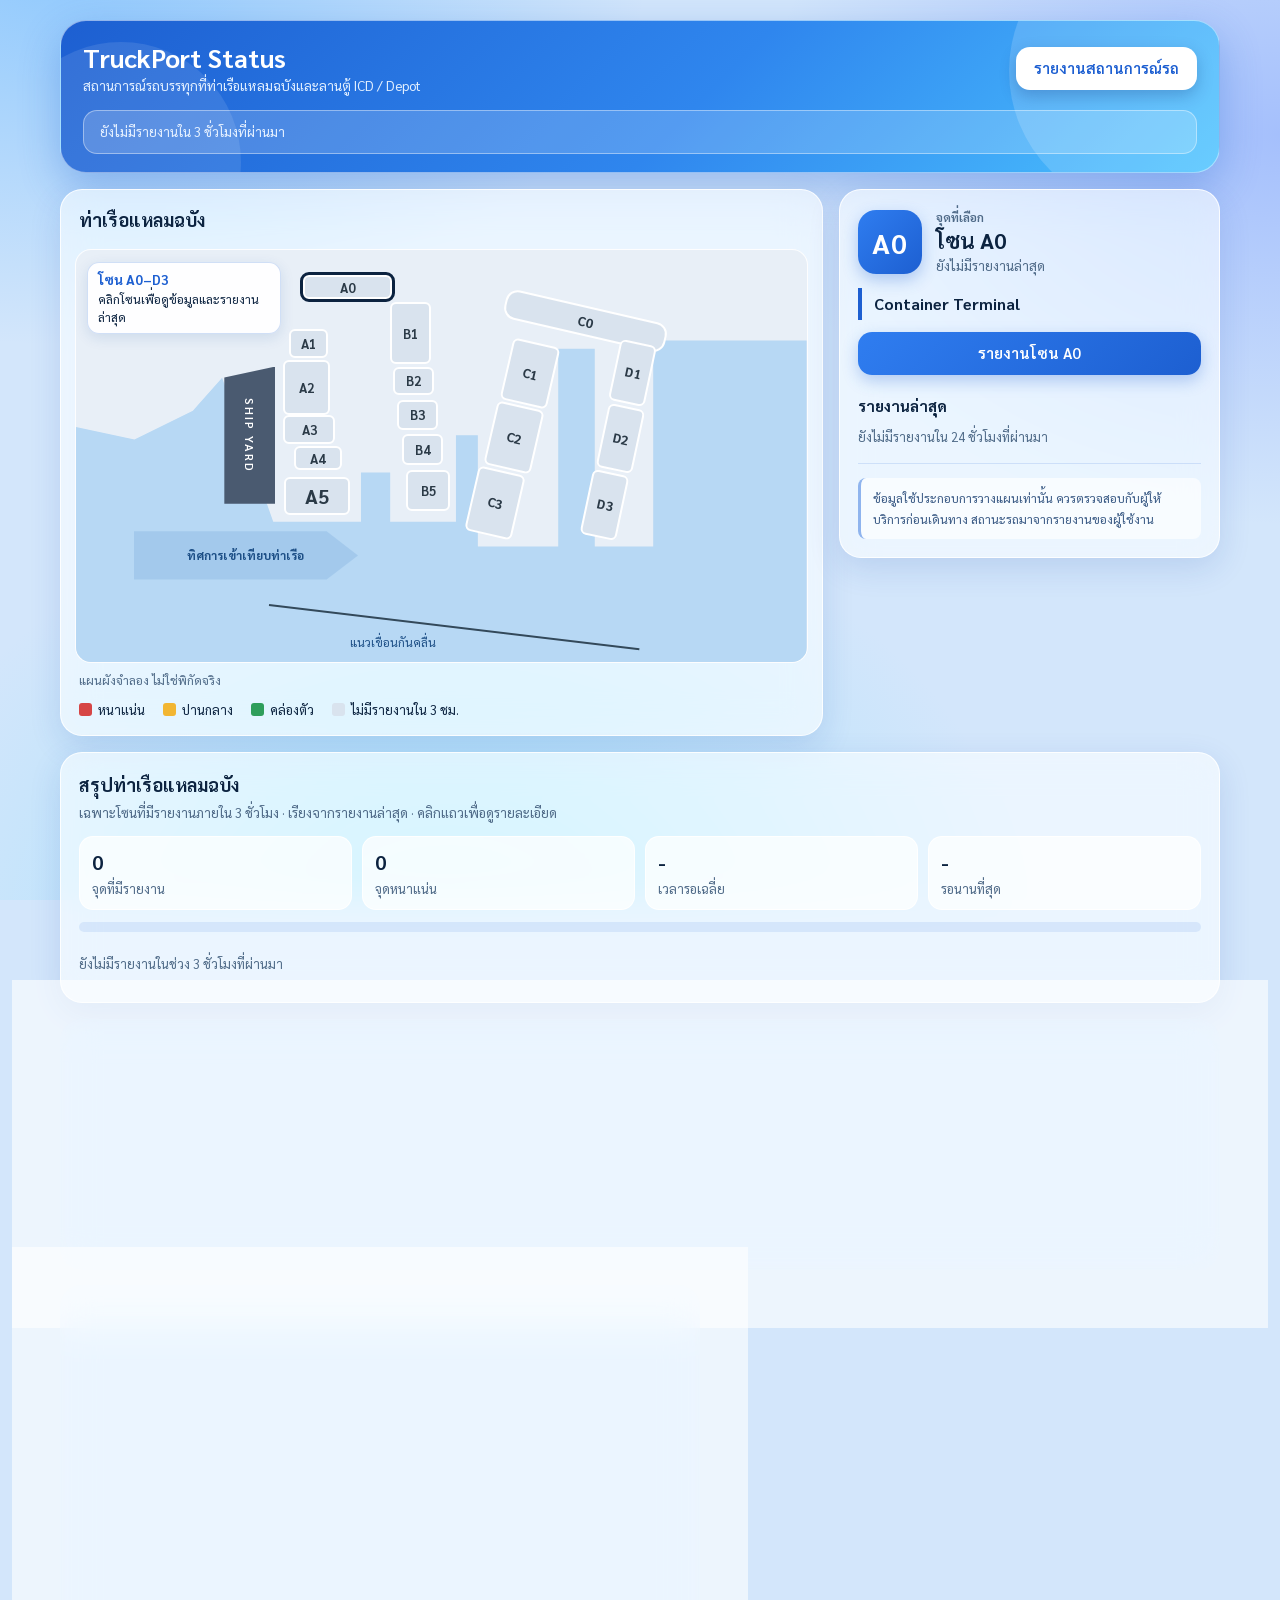
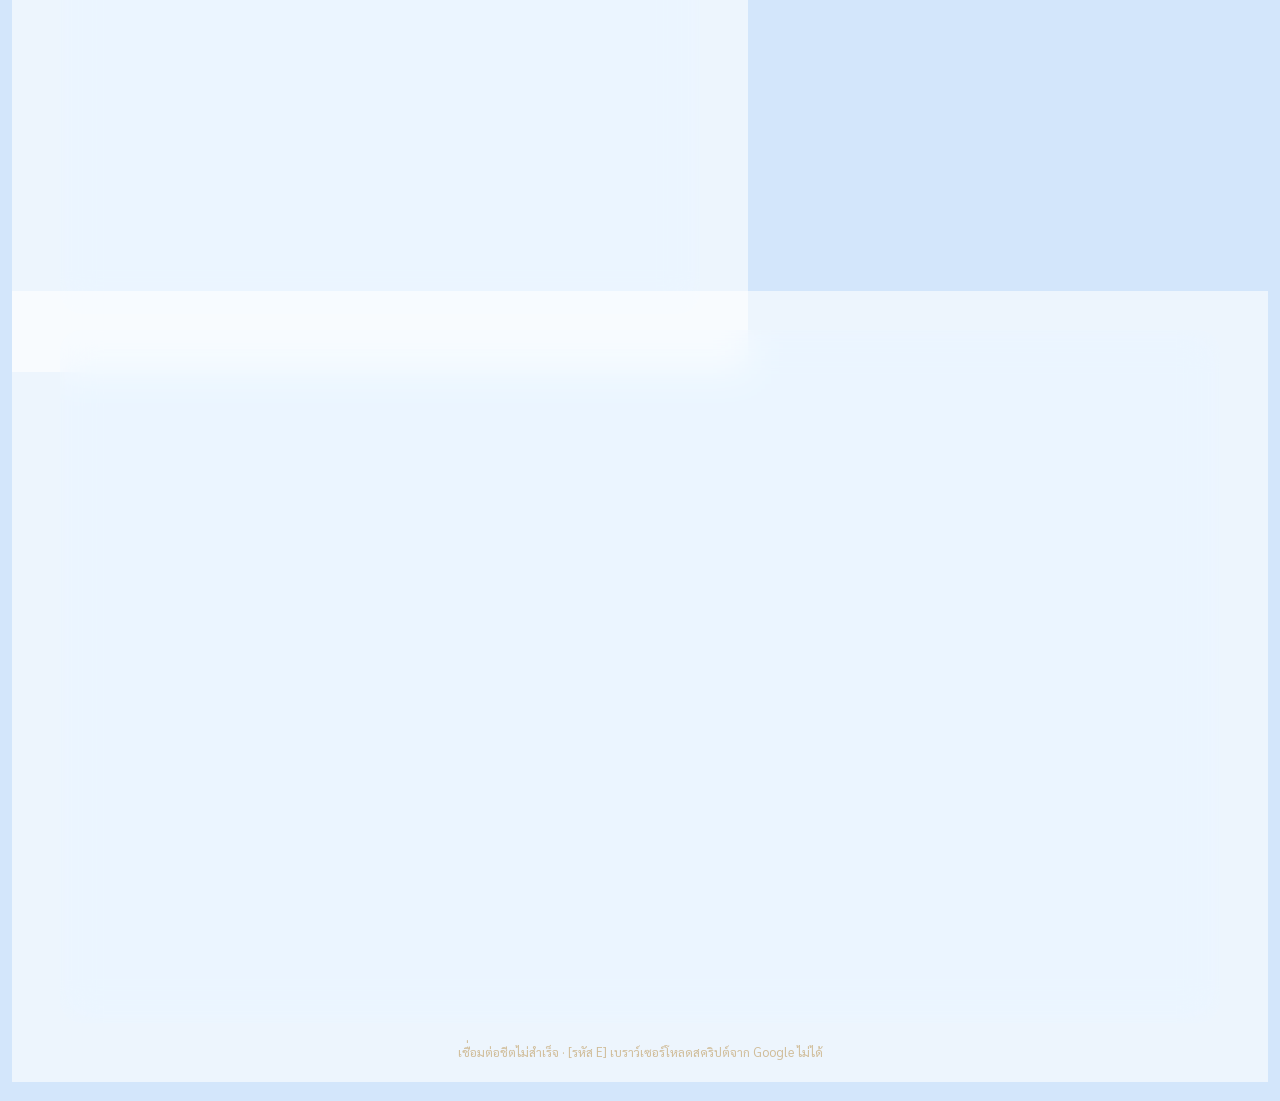
==== commit c91101a5: "Rename index.html.html to index.html" ====
--- a/index.html
+++ b/index.html
@@ -3,28 +3,41 @@
 <head>
 <meta charset="utf-8">
 <meta name="viewport" content="width=device-width,initial-scale=1">
-<meta name="theme-color" content="#1f4e8c">
+<meta name="theme-color" content="#1d5fd1">
 <link rel="preconnect" href="https://fonts.googleapis.com"><link rel="preconnect" href="https://fonts.gstatic.com" crossorigin><link href="https://fonts.googleapis.com/css2?family=Sarabun:wght@400;600;700&display=swap" rel="stylesheet">
 <title>TruckPort Status - ท่าเรือและลานตู้คอนเทนเนอร์</title>
 <style>
-:root{--ink:#1d2b36;--muted:#5a6773;--line:#d9dfe4;--bg:#f4f5f6;--accent:#1f4e8c;--clear:#2e9e5b;--busy:#f2b632;--jam:#d64545;--none:#e1e6ea}
+:root{--ink:#0c2340;--muted:#4f6a88;--line:rgba(29,95,209,.14);--accent:#1d5fd1;--accent-d:#164aa8;--clear:#2e9e5b;--busy:#f2b632;--jam:#d64545;--none:#d9e3ee;--glass:rgba(255,255,255,.6);--glass-line:rgba(255,255,255,.85);--shadow:0 10px 32px rgba(22,74,168,.14)}
 *{box-sizing:border-box}
-body{margin:0;background:var(--bg);color:var(--ink);font-family:"Sarabun","Noto Sans Thai",Tahoma,sans-serif;font-size:15px;line-height:1.5}
+body{margin:0;min-height:100vh;color:var(--ink);font-family:"Sarabun","Noto Sans Thai",Tahoma,sans-serif;font-size:15px;line-height:1.5;background:#d3e6fb}
+body::before{content:"";position:fixed;inset:0;z-index:-1;background:radial-gradient(900px 600px at 5% -5%,rgba(86,176,255,.55),transparent 65%),radial-gradient(800px 600px at 100% 15%,rgba(79,120,255,.35),transparent 65%),radial-gradient(900px 700px at 35% 105%,rgba(120,220,255,.5),transparent 65%),#d3e6fb}
 main{max-width:1200px;margin:auto;padding:20px}
-h1{font-size:24px;margin:0;font-weight:700}h2{font-weight:700}
+h1{font-size:26px;margin:0;font-weight:700;line-height:1.3}h2{font-weight:700}
 .muted{color:var(--muted);font-size:13.5px;line-height:1.6}
-.head{display:flex;justify-content:space-between;align-items:center;gap:12px;flex-wrap:wrap;margin-bottom:12px}
-.btn{display:inline-block;border:0;background:var(--accent);color:#fff;border-radius:6px;padding:9px 16px;font:inherit;font-weight:600;cursor:pointer;text-decoration:none}
-.btn:hover{background:#173d6e}
-.summary{display:flex;flex-wrap:wrap;gap:6px 20px;align-items:center;padding:10px 14px;margin-bottom:14px;background:#fff;border:1px solid var(--line);border-radius:8px;font-size:14px}
-.summary span{display:inline-flex;align-items:center}
+/* hero */
+.hero{position:relative;overflow:hidden;border-radius:26px;padding:20px 22px 18px;margin-bottom:16px;color:#fff;background:linear-gradient(135deg,#1d5fd1 0%,#2f86ee 55%,#4cc3ff 100%);border:1px solid rgba(255,255,255,.5);box-shadow:0 14px 40px rgba(29,95,209,.32)}
+.hero::before{content:"";position:absolute;right:-70px;top:-90px;width:280px;height:280px;border-radius:50%;background:rgba(255,255,255,.16)}
+.hero::after{content:"";position:absolute;left:-60px;bottom:-110px;width:240px;height:240px;border-radius:50%;background:rgba(255,255,255,.1)}
+.hero>*{position:relative;z-index:1}
+.hero h1{color:#fff}.hero .muted{color:#e3f0ff}
+.head{display:flex;justify-content:space-between;align-items:center;gap:12px;flex-wrap:wrap;margin-bottom:14px}
+.btn{display:inline-block;border:0;background:linear-gradient(135deg,#2f7df0,#1d5fd1);color:#fff;border-radius:14px;padding:10px 18px;font:inherit;font-weight:600;cursor:pointer;text-decoration:none;box-shadow:0 6px 16px rgba(29,95,209,.28)}
+.btn:hover{background:linear-gradient(135deg,#2a74e8,#164aa8)}
+.hero .btn{background:#fff;color:var(--accent);box-shadow:0 6px 16px rgba(10,40,110,.25)}.hero .btn:hover{background:#eef5ff}
+.summary{display:flex;flex-wrap:wrap;gap:6px 20px;align-items:center;padding:10px 16px;background:rgba(255,255,255,.18);border:1px solid rgba(255,255,255,.4);border-radius:14px;font-size:14px;color:#fff}
+.summary span{display:inline-flex;align-items:center}.summary .muted{color:#e6f1ff}
+/* glass cards */
 .layout{display:grid;grid-template-columns:minmax(0,1.6fr) minmax(280px,.8fr);gap:16px;align-items:start}
-.card{background:#fff;border:1px solid var(--line);border-radius:8px;overflow:hidden}
-.cardhead{padding:16px 18px 6px}.cardhead h2{font-size:18px;margin:0 0 4px}
-.map{position:relative;margin:10px 14px 8px;aspect-ratio:531/300;min-width:600px;border:1px solid var(--line);border-radius:6px;overflow:hidden;background:#ecece4}
-.sea{position:absolute;inset:0;background:#c6e0ee;clip-path:polygon(0 43%,8% 46%,16% 39%,20% 31%,27% 66%,39% 66%,39% 54%,43% 54%,43% 66%,52% 66%,52% 45%,55% 45%,55% 72%,66% 72%,66% 24%,71% 24%,71% 72%,79% 72%,79% 22%,100% 22%,100% 100%,0 100%)}
-.ship{position:absolute;left:20.3%;top:28.3%;width:7%;height:33.3%;background:#5b6672;clip-path:polygon(0 8%,100% 0,100% 100%,0 100%);display:grid;place-items:center;writing-mode:vertical-rl;color:#fff;font-size:12px;font-weight:600;letter-spacing:2px}
-.zone{position:absolute;display:grid;place-items:center;background:var(--none);color:#2b3a47;font-family:inherit;font-size:13px;font-weight:700;border:2px solid #fff;border-radius:3px;cursor:pointer;padding:2px;min-width:28px;min-height:24px}
+.card{background:var(--glass);-webkit-backdrop-filter:blur(18px) saturate(1.4);backdrop-filter:blur(18px) saturate(1.4);border:1px solid var(--glass-line);border-radius:22px;box-shadow:var(--shadow);overflow:hidden}
+@supports not ((backdrop-filter:blur(1px)) or (-webkit-backdrop-filter:blur(1px))){.card{background:rgba(255,255,255,.93)}}
+.cardhead{padding:16px 18px 2px}.cardhead h2{font-size:18px;margin:0 0 4px}
+/* map */
+.map{position:relative;margin:10px 14px 8px;aspect-ratio:531/300;min-width:600px;border:1px solid rgba(255,255,255,.9);border-radius:16px;overflow:hidden;background:#e8eff7}
+.sea{position:absolute;inset:0;background:#b7d8f4;clip-path:polygon(0 43%,8% 46%,16% 39%,20% 31%,27% 66%,39% 66%,39% 54%,43% 54%,43% 66%,52% 66%,52% 45%,55% 45%,55% 72%,66% 72%,66% 24%,71% 24%,71% 72%,79% 72%,79% 22%,100% 22%,100% 100%,0 100%)}
+.ship{position:absolute;left:20.3%;top:28.3%;width:7%;height:33.3%;background:#4a5a70;clip-path:polygon(0 8%,100% 0,100% 100%,0 100%);display:grid;place-items:center;writing-mode:vertical-rl;color:#fff;font-size:12px;font-weight:600;letter-spacing:2px}
+.maphint{position:absolute;left:1.5%;top:3%;width:26.5%;padding:7px 10px;border-radius:12px;background:rgba(255,255,255,.93);border:1px solid rgba(29,95,209,.2);box-shadow:0 4px 14px rgba(20,70,150,.12);font-size:12.5px;line-height:1.45;color:var(--ink);z-index:2;pointer-events:none}
+.maphint b{display:block;font-size:13.5px;color:var(--accent)}
+.zone{position:absolute;display:grid;place-items:center;background:var(--none);color:#2b3a47;font-family:inherit;font-size:13px;font-weight:700;border:2px solid #fff;border-radius:6px;cursor:pointer;padding:2px;min-width:28px;min-height:24px}
 .zone[data-status=clear]{background:var(--clear);color:#fff}
 .zone[data-status=busy]{background:var(--busy);color:#2b2208}
 .zone[data-status=jam]{background:var(--jam);color:#fff}
@@ -33,90 +46,105 @@
 .zone.sel{outline:3px solid var(--ink);z-index:3}
 .a0{left:31%;top:6%;width:12.3%;height:6%}.b1{left:43%;top:12.7%;width:5.6%;height:15%}.a1{left:29.2%;top:19.3%;width:5.3%;height:7%}.a2{left:28.3%;top:26.7%;width:6.4%;height:13.3%}.a3{left:28.3%;top:40%;width:7.2%;height:7%}.a4{left:29.8%;top:47.7%;width:6.6%;height:5.7%}.a5{left:28.5%;top:55%;width:9%;height:9.3%;font-size:20px}
 .b2{left:43.4%;top:28.3%;width:5.6%;height:7%}.b3{left:43.9%;top:36.3%;width:5.6%;height:7.4%}.b4{left:44.6%;top:44.7%;width:5.6%;height:7.6%}.b5{left:45.2%;top:53.3%;width:6%;height:10%}.c0{left:58.4%;top:13.7%;width:22.6%;height:7.3%;transform:rotate(13deg);border-radius:12px}.c1{left:58.8%;top:22.3%;width:6.6%;height:15.3%;transform:rotate(13deg)}.c2{left:56.6%;top:37.7%;width:6.6%;height:15.7%;transform:rotate(13deg)}.c3{left:54.1%;top:53.3%;width:6.6%;height:16%;transform:rotate(13deg)}.d1{left:73.7%;top:22.3%;width:5.1%;height:15%;transform:rotate(12deg)}.d2{left:72%;top:37.8%;width:5.1%;height:15.7%;transform:rotate(12deg)}.d3{left:69.8%;top:54%;width:5.1%;height:16%;transform:rotate(12deg)}
-.arrow{position:absolute;left:7.9%;top:68.3%;width:30.7%;height:11.7%;display:grid;place-items:center;color:#2a5a75;background:#b9d9e8;font-weight:bold;font-size:12px;white-space:nowrap;clip-path:polygon(0 0,86% 0,100% 50%,86% 100%,0 100%)}.wave{position:absolute;left:26.4%;top:86%;width:51%;height:2px;background:#33495a;transform-origin:0 50%;transform:rotate(6.8deg)}.wavelabel{position:absolute;left:37.5%;top:93%;font-size:12px;color:#2a5a75}
+.arrow{position:absolute;left:7.9%;top:68.3%;width:30.7%;height:11.7%;display:grid;place-items:center;color:#1d4f86;background:#a3c9ec;font-weight:bold;font-size:12px;white-space:nowrap;clip-path:polygon(0 0,86% 0,100% 50%,86% 100%,0 100%)}.wave{position:absolute;left:26.4%;top:86%;width:51%;height:2px;background:#33495a;transform-origin:0 50%;transform:rotate(6.8deg)}.wavelabel{position:absolute;left:37.5%;top:93%;font-size:12px;color:#1d4f86}
 .mapwrap{overflow-x:auto}
 .mapnote{padding:0 18px 4px;color:var(--muted);font-size:12.5px}
 .legend{display:flex;flex-wrap:wrap;gap:6px 18px;padding:6px 18px 16px;color:var(--ink);font-size:13px}
-.legend span{display:flex;align-items:center;gap:6px}.swatch{width:13px;height:13px;border-radius:2px;display:inline-block}
-.details{padding:18px}.details h2{font-size:18px;margin:0 0 10px}
+.legend span{display:flex;align-items:center;gap:6px}.swatch{width:13px;height:13px;border-radius:3px;display:inline-block}
+/* selected spot */
+.details{padding:18px}
+.selhead{display:flex;align-items:center;gap:14px;margin:0 0 12px}
+.selbig{flex:none;min-width:64px;height:64px;padding:0 12px;border-radius:18px;display:grid;place-items:center;background:linear-gradient(135deg,#2f7df0,#1d5fd1);color:#fff;font-size:28px;font-weight:700;letter-spacing:.5px;box-shadow:0 6px 16px rgba(29,95,209,.3)}
+.selbig[data-st=clear]{background:var(--clear)}.selbig[data-st=busy]{background:var(--busy);color:#2b2208}.selbig[data-st=jam]{background:var(--jam)}
+.seltext{min-width:0}.selkicker{font-size:12.5px;color:var(--muted);font-weight:600}
+.selhead h2{font-size:22px;margin:0;line-height:1.25}
+.selstatus{font-size:13.5px;color:var(--muted);margin-top:2px}
 .banner{padding:4px 0 4px 12px;border-left:4px solid var(--accent);font-weight:700;font-size:16px;margin:0 0 12px;line-height:1.5}
-.badge{display:inline-block;padding:0 8px;border:1px solid var(--line);border-radius:4px;font-size:12px;font-weight:400;margin-left:8px;color:var(--muted);vertical-align:middle}
+.badge{display:inline-block;padding:0 8px;border:1px solid var(--line);border-radius:6px;font-size:12px;font-weight:400;margin-left:8px;color:var(--muted);vertical-align:middle;background:rgba(255,255,255,.7)}
 .details .btn{width:100%;text-align:center;margin-bottom:6px}
-.row{display:block;padding:10px 0;border-bottom:1px solid #edf0f2}
+.row{display:block;padding:10px 0;border-bottom:1px solid var(--line)}
 .row>div:first-child{display:none}
 .row strong{display:block;font-size:12.5px;font-weight:600;color:var(--muted);margin-bottom:2px}
 .row span,.row li{font-size:14.5px;color:var(--ink);line-height:1.55}
 .row ul{margin:0;padding-left:18px}
 .row a{color:var(--accent)}
-.note{margin-top:14px;padding:10px 12px;background:#f7f7f4;border-left:3px solid #c9c2a8;color:#5c5638;font-size:12.5px;line-height:1.65}
+.note{margin-top:14px;padding:10px 12px;background:rgba(255,255,255,.65);border-left:3px solid #8fb4ee;border-radius:8px;color:#3a5a85;font-size:12.5px;line-height:1.65}
 .empty{padding:10px 0;color:var(--muted);font-size:13px}
+/* latest reports (compact, collapsed) */
+.reports{margin:14px 0 6px;padding-bottom:6px;border-bottom:1px solid var(--line)}.rephead{display:flex;justify-content:space-between;align-items:baseline}.rephead h3{font-size:15px;margin:0}.reports .secondary{width:100%;margin-top:10px}
+.rep{padding:8px 0;border-bottom:1px solid var(--line);font-size:14px;line-height:1.45}.rep:last-child{border-bottom:0}
+.rep-top{display:flex;align-items:center;gap:8px;flex-wrap:wrap}
+.rep-wait{color:var(--muted);font-size:13.5px}
+.rep-time{margin-left:auto;color:var(--muted);font-size:12.5px;white-space:nowrap}
+.rep-note{color:var(--muted);font-size:13px;margin-top:1px;padding-left:16px;overflow-wrap:anywhere}
+#replist.scroll,#replistM.scroll{max-height:320px;overflow-y:auto;padding-right:4px}
+.dot{display:inline-block;width:10px;height:10px;border-radius:50%;margin-right:6px}
+.dot.clear{background:var(--clear)}.dot.busy{background:var(--busy)}.dot.jam{background:var(--jam)}.dot.none{background:#b3bcc4}
+/* sections */
 .section{margin-top:16px}.section-head{padding:16px 18px 6px}.section-head h2{font-size:18px;margin:0 0 4px}.section-body{padding:6px 18px 18px}
 .subgroup{margin-top:14px}.subgroup h3{font-size:15px;margin:0 0 8px}
 .depot-grid{display:grid;grid-template-columns:repeat(auto-fill,minmax(250px,1fr));gap:10px}
-.depot{border:1px solid var(--line);border-radius:6px;padding:14px;background:#fff;min-width:0}
-.depot h4{font-size:14.5px;line-height:1.5;margin:0 0 6px}.depot p{font-size:13px;color:var(--muted);line-height:1.6;margin:4px 0}.depot p b{color:var(--ink);font-weight:600}
-.depot .depot-meta{font-size:12px;color:var(--muted)}
-.depot-actions{display:flex;gap:8px;align-items:center;justify-content:space-between;flex-wrap:wrap;margin-top:10px}
+.depot{display:flex;flex-direction:column;gap:2px;border:1px solid rgba(255,255,255,.9);border-left:4px solid #b4c6dd;border-radius:14px;padding:12px 14px;background:rgba(255,255,255,.78);cursor:pointer;min-width:0}
+.depot:hover{background:#fff}
+.depot[data-st=jam]{border-left-color:var(--jam)}.depot[data-st=busy]{border-left-color:var(--busy)}.depot[data-st=clear]{border-left-color:var(--clear)}
+.depot h4{font-size:15px;margin:0 0 2px;line-height:1.4}.depot p{font-size:13px;margin:0;color:var(--muted);line-height:1.5}
+.depot-foot{display:flex;justify-content:space-between;align-items:center;gap:8px;flex-wrap:wrap;margin-top:auto;padding-top:8px;border-top:1px solid var(--line)}
 .statusline{font-size:13px}
-.secondary{border:1px solid var(--accent);background:#fff;color:var(--accent);border-radius:6px;padding:7px 11px;font:inherit;font-size:13px;font-weight:600;cursor:pointer}
-.secondary:hover{background:#eef3f9}
+.d-btn{padding:6px 12px;font-size:13px;white-space:nowrap}
+.secondary{border:1px solid rgba(29,95,209,.35);background:rgba(255,255,255,.85);color:var(--accent);border-radius:12px;padding:7px 12px;font:inherit;font-size:13px;font-weight:600;cursor:pointer}
+.secondary:hover{background:#eaf2ff}
 .dash{margin-top:16px;padding:18px}.dash h2{font-size:18px;margin:0 0 4px}
 .kpis{display:grid;grid-template-columns:repeat(4,1fr);gap:10px;margin:12px 0}
-.kpi{padding:10px 12px;border:1px solid var(--line);border-radius:6px}.kpi b{display:block;font-size:20px}.kpi span{font-size:13px;color:var(--muted)}
-.bar{display:flex;height:10px;border-radius:2px;overflow:hidden;background:#e6ebef;margin-bottom:12px}.bar i{display:block}
+.kpi{padding:10px 12px;border:1px solid rgba(255,255,255,.9);background:rgba(255,255,255,.72);border-radius:14px}.kpi b{display:block;font-size:20px}.kpi span{font-size:13px;color:var(--muted)}
+.bar{display:flex;height:10px;border-radius:6px;overflow:hidden;background:rgba(29,95,209,.1);margin-bottom:12px}.bar i{display:block}
 .bar .clear{background:var(--clear)}.bar .busy{background:var(--busy)}.bar .jam{background:var(--jam)}
 .tw{overflow-x:auto}table{width:100%;border-collapse:collapse;font-size:14px}
-th,td{text-align:left;padding:8px;border-bottom:1px solid #edf0f2;white-space:nowrap}th{color:var(--muted);font-weight:600;font-size:13px}
-tbody tr{cursor:pointer}tbody tr:hover{background:#f4f7fa}
-.report{margin-top:16px;display:grid;grid-template-columns:minmax(0,1fr) minmax(0,1fr);gap:16px;align-items:start}.report .card{padding:18px}.report h2{font-size:18px;margin:0 0 4px}
+th,td{text-align:left;padding:8px;border-bottom:1px solid var(--line);white-space:nowrap}th{color:var(--muted);font-weight:600;font-size:13px}
+tbody tr{cursor:pointer}tbody tr:hover{background:rgba(255,255,255,.7)}
+tr.flash{animation:flash 2.5s ease-out}@keyframes flash{0%,55%{background:#b9d8ff}100%{background:transparent}}
+/* report form */
+.report{margin-top:16px;display:block;max-width:640px}.report .card{padding:18px}.report h2{font-size:18px;margin:0 0 4px}
+.report-goal{margin:14px 0 8px;padding:12px 14px;background:rgba(255,255,255,.72);border:1px solid rgba(255,255,255,.9);border-radius:14px}.goal-top{display:flex;justify-content:space-between;gap:12px;align-items:center}.goal-top strong{font-size:18px;color:var(--accent);font-variant-numeric:tabular-nums}.goal-track{height:8px;border-radius:8px;background:rgba(29,95,209,.12);overflow:hidden;margin:8px 0 5px}.goal-track i{display:block;height:100%;width:0;background:linear-gradient(90deg,#2f7df0,#4cc3ff);border-radius:8px;transition:width .25s}.report-goal small{font-size:12px;color:var(--muted)}
 label{display:block;font-size:14px;font-weight:600;margin:14px 0 5px}
-select,input,textarea{width:100%;font:inherit;font-size:15px;padding:9px 10px;border:1px solid #b9c4cd;border-radius:6px;background:#fff;color:var(--ink)}
+select,input,textarea{width:100%;font:inherit;font-size:15px;padding:10px 12px;border:1px solid rgba(29,95,209,.28);border-radius:12px;background:rgba(255,255,255,.85);color:var(--ink)}
 select:focus,input:focus,textarea:focus,button:focus-visible,a:focus-visible{outline:2px solid var(--accent);outline-offset:1px}
 .opts{display:grid;grid-template-columns:repeat(3,1fr);gap:8px}
-.opts label{margin:0;font-weight:400;border:1px solid #b9c4cd;border-radius:6px;padding:11px 6px;text-align:center;cursor:pointer;font-size:14px}
+.opts label{margin:0;font-weight:400;border:1px solid rgba(29,95,209,.28);background:rgba(255,255,255,.85);border-radius:12px;padding:11px 6px;text-align:center;cursor:pointer;font-size:14px}
 .opts input{display:none}.opts input:checked+span{font-weight:700}
-.opts label:has(input:checked){border:2px solid var(--ink);background:#f1f4f6}
-button.go{margin-top:14px;width:100%;padding:12px;border:0;border-radius:6px;background:var(--accent);color:#fff;font:inherit;font-weight:600;cursor:pointer}button.go:hover{background:#173d6e}
+.opts label:has(input:checked){border:2px solid var(--accent);background:#e6f0ff}
+button.go{margin-top:14px;width:100%;padding:13px;border:0;border-radius:14px;background:linear-gradient(135deg,#2f7df0,#1d5fd1);color:#fff;font:inherit;font-weight:600;cursor:pointer;box-shadow:0 6px 16px rgba(29,95,209,.28)}button.go:hover{background:linear-gradient(135deg,#2a74e8,#164aa8)}
+button.go.sent{background:var(--clear);box-shadow:0 6px 16px rgba(46,158,91,.3)}
 .waitrow{display:grid;grid-template-columns:minmax(0,1fr) auto;gap:8px;align-items:stretch}.waitrow .opts{grid-template-columns:repeat(2,auto)}.waitrow .opts label{display:flex;align-items:center;padding:0 16px}
-.reports{margin:14px 0 6px;padding-bottom:6px;border-bottom:1px solid var(--line)}.rephead{display:flex;justify-content:space-between;align-items:baseline}.rephead h3{font-size:15px;margin:0}.reports .secondary{width:100%;margin-top:10px}
-.depot{cursor:pointer}.depot.sel{border-color:var(--accent);box-shadow:0 0 0 1px var(--accent)}
-.report{display:block;max-width:640px}.modal-box{max-height:85vh;overflow:auto;border-radius:8px}
+.msg{margin-top:10px;font-size:14px;min-height:18px}.err{color:#b3261e}.ok{color:#17703d}
+.sync-state{font-size:12.5px;color:var(--muted)}.sync-state.online{color:#17703d}.sync-state.offline{color:#8a5a00}
+/* modal */
+.modal{position:fixed;inset:0;z-index:1000;background:rgba(12,35,64,.45);-webkit-backdrop-filter:blur(4px);backdrop-filter:blur(4px);display:grid;place-items:center;padding:18px}
+.modal-box{width:min(460px,100%);max-height:85vh;overflow:auto;background:rgba(255,255,255,.97);padding:22px;border-radius:22px;box-shadow:0 20px 60px rgba(12,35,64,.3)}
+.modal-box.wide{width:min(560px,100%)}.modal-box h2{margin:0 0 8px;font-size:20px}
+.mhead{display:flex;justify-content:space-between;align-items:flex-start;gap:12px;margin-bottom:10px}.mhead h2{margin:0;font-size:18px;line-height:1.4}
+#bannerM{display:none}#depotModal .btn{width:100%;margin:12px 0 4px}
+[hidden]{display:none!important}
 @media(min-width:821px){.details{position:sticky;top:12px;max-height:calc(100vh - 24px);overflow:auto}}
-.depot{display:flex;flex-direction:column;gap:2px;border:1px solid var(--line);border-left:4px solid #c3ccd3;border-radius:6px;padding:12px 14px;background:#fff;cursor:pointer;min-width:0}
-.depot:hover{background:#f7f9fb}.depot:focus-visible{outline:2px solid var(--accent);outline-offset:1px}
-.depot[data-st=jam]{border-left-color:var(--jam)}.depot[data-st=busy]{border-left-color:var(--busy)}.depot[data-st=clear]{border-left-color:var(--clear)}
-.depot h4{font-size:15px;margin:0 0 2px;line-height:1.4}.depot p{font-size:13px;margin:0;color:var(--muted);line-height:1.5}
-.depot-foot{display:flex;justify-content:space-between;align-items:center;gap:8px;margin-top:auto;padding-top:8px;border-top:1px solid #edf0f2}
-.d-open{font-size:13px;font-weight:600;color:var(--accent);white-space:nowrap}
-.mhead{display:flex;justify-content:space-between;align-items:flex-start;gap:12px;margin-bottom:10px}.mhead h2{margin:0;font-size:18px;line-height:1.4}
-.modal-box.wide{width:min(560px,100%)}#bannerM{display:none}#depotModal .btn{width:100%;margin:12px 0 4px}
-.msg{margin-top:10px;font-size:14px;min-height:18px}.err{color:#b3261e}.ok{color:#17703d}
-.rep{padding:9px 0;border-bottom:1px solid #edf0f2;font-size:14px;line-height:1.5}.rep small{color:var(--muted)}
-.dot{display:inline-block;width:10px;height:10px;border-radius:50%;margin-right:6px}
-.dot.clear{background:var(--clear)}.dot.busy{background:var(--busy)}.dot.jam{background:var(--jam)}.dot.none{background:#b3bcc4}
-.sync-state{font-size:12.5px;color:var(--muted)}.sync-state.online{color:#17703d}.sync-state.offline{color:#8a5a00}
-@media(max-width:820px){main{padding:14px}.layout{grid-template-columns:1fr}.report{grid-template-columns:1fr}.depot-grid{grid-template-columns:1fr}}
-@media(max-width:600px){h1{font-size:21px}.kpis{grid-template-columns:repeat(2,1fr)}.opts{gap:5px}.opts label{font-size:13px}}
-@media(prefers-reduced-motion:reduce){*{transition:none!important;scroll-behavior:auto!important}}
-[hidden]{display:none!important}.head-actions{display:flex;align-items:center;gap:10px;flex-wrap:wrap}.admin-open{padding:9px 13px}.report-goal{margin:14px 0 8px;padding:12px 13px;background:#f6f9fc;border:1px solid #dce7f0;border-radius:12px}.goal-top{display:flex;justify-content:space-between;gap:12px;align-items:center}.goal-top strong{font-size:18px;color:#1754a6;font-variant-numeric:tabular-nums}.goal-track{height:9px;border-radius:10px;background:#e5edf5;overflow:hidden;margin:8px 0 5px}.goal-track i{display:block;height:100%;width:0;background:#1e8e57;border-radius:10px;transition:width .25s}.report-goal small{font-size:11px;color:#64798c}.admin-panel{padding:20px}.admin-title{display:flex;align-items:flex-start;justify-content:space-between;gap:14px;flex-wrap:wrap;margin-bottom:14px}.admin-title h2{font-size:20px;margin:0 0 5px}.admin-hint{margin:0 0 14px}.admin-form{display:grid;grid-template-columns:repeat(2,minmax(0,1fr));gap:4px 14px}.admin-field{min-width:0}.admin-field.full{grid-column:1/-1}.admin-field textarea{resize:vertical}.admin-field .go{margin-top:8px}.check-label{display:flex;align-items:center;gap:8px}.check-label input{width:auto}.modal{position:fixed;inset:0;z-index:1000;background:#10263c88;display:grid;place-items:center;padding:18px}.modal-box{width:min(460px,100%);background:#fff;padding:24px;border-radius:18px;box-shadow:0 15px 55px #10263c44}.modal-box h2{margin:0 0 8px;font-size:20px}.modal-box p{margin:0 0 12px}.modal-actions{display:grid;grid-template-columns:1fr 1.4fr;gap:10px;margin-top:16px}.modal-actions button{margin:0}.modal-go{padding:10px}.admin-panel .sync{margin:12px 0}.admin-panel .note{margin-top:16px}
-@media(max-width:700px){.admin-form{grid-template-columns:1fr}.admin-field.full{grid-column:auto}.modal-box{padding:18px}}
-
-
-.report-goal{background:#f7f8f9;border:1px solid var(--line);border-radius:6px}.report-goal strong{color:var(--ink);font-size:16px}.goal-track{height:6px;border-radius:3px}.goal-track i{background:var(--accent);border-radius:3px}
+@media(max-width:820px){main{padding:14px}.layout{grid-template-columns:1fr}.depot-grid{grid-template-columns:1fr}}
+@media(max-width:600px){h1{font-size:22px}.hero{padding:16px}.kpis{grid-template-columns:repeat(2,1fr)}.opts{gap:5px}.opts label{font-size:13px}}
+@media(prefers-reduced-motion:reduce){*{transition:none!important;animation:none!important;scroll-behavior:auto!important}}
 </style>
 </head>
 <body>
 <main>
+<section class="hero">
 <header class="head">
   <div><h1>TruckPort Status</h1><div class="muted">สถานการณ์รถบรรทุกที่ท่าเรือแหลมฉบังและลานตู้ ICD / Depot</div></div>
-  <a class="btn" href="#reportAnchor">รายงานสถานการณ์</a>
+  <a class="btn" href="#reportAnchor">รายงานสถานการณ์รถ</a>
 </header>
 <div class="summary" id="summary"></div>
+</section>
 
 <div class="layout">
   <section class="card">
-    <div class="cardhead"><h2>ท่าเรือแหลมฉบัง</h2><div class="muted">โซน A0–D3 · คลิกโซนเพื่อดูข้อมูลและรายงานล่าสุด</div></div>
+    <div class="cardhead"><h2>ท่าเรือแหลมฉบัง</h2></div>
     <div class="mapwrap"><div class="map" aria-label="แผนผังจำลองท่าเรือแหลมฉบัง">
+      <div class="maphint"><b>โซน A0–D3</b>คลิกโซนเพื่อดูข้อมูลและรายงานล่าสุด</div>
       <div class="sea"></div><div class="ship">SHIP YARD</div>
       <button class="zone yellow a0" data-zone="A0">A0</button><button class="zone blue a1" data-zone="A1">A1</button><button class="zone orange a2" data-zone="A2">A2</button><button class="zone orange a3" data-zone="A3">A3</button><button class="zone green a4" data-zone="A4">A4</button><button class="zone blue a5" data-zone="A5">A5</button>
       <button class="zone yellow b1" data-zone="B1">B1</button><button class="zone yellow b2" data-zone="B2">B2</button><button class="zone yellow b3" data-zone="B3">B3</button><button class="zone yellow b4" data-zone="B4">B4</button><button class="zone yellow b5" data-zone="B5">B5</button>
@@ -127,25 +155,25 @@
     <div class="legend"><span><i class="swatch" style="background:var(--jam)"></i>หนาแน่น</span><span><i class="swatch" style="background:var(--busy)"></i>ปานกลาง</span><span><i class="swatch" style="background:var(--clear)"></i>คล่องตัว</span><span><i class="swatch" style="background:var(--none)"></i>ไม่มีรายงานใน 3 ชม.</span></div>
   </section>
   <aside class="card details" id="panel">
-    <h2>จุดที่เลือก: <span id="sel">A0</span></h2><div class="banner" id="banner"></div><button class="btn" id="reportHere" type="button" data-rh>รายงานจุดนี้</button><div class="reports"><div class="rephead"><h3>รายงานล่าสุด</h3><span class="muted" id="repcount"></span></div><div id="replist"></div><button class="secondary" id="repall" type="button" hidden>ดูทั้งหมด</button></div>
+    <div class="selhead"><div class="selbig" id="selBig">A0</div><div class="seltext"><div class="selkicker">จุดที่เลือก</div><h2 id="sel">โซน A0</h2><div class="selstatus" id="selStatus"></div></div></div><div class="banner" id="banner"></div><button class="btn" id="reportHere" type="button" data-rh>รายงานโซน A0</button><div class="reports"><div class="rephead"><h3>รายงานล่าสุด</h3><span class="muted" id="repcount"></span></div><div id="replist"></div><button class="secondary" id="repall" type="button" hidden>ดูทั้งหมด</button></div>
     <div id="info"></div>
         <div class="note">ข้อมูลใช้ประกอบการวางแผนเท่านั้น ควรตรวจสอบกับผู้ให้บริการก่อนเดินทาง สถานะรถมาจากรายงานของผู้ใช้งาน</div>
   </aside>
 </div>
 
 <section class="card dash" id="portDashboard">
-  <h2>สรุปท่าเรือแหลมฉบัง</h2><div class="muted">เฉพาะโซนที่มีรายงานภายใน 3 ชั่วโมง · คลิกแถวเพื่อดูรายละเอียด</div>
+  <h2>สรุปท่าเรือแหลมฉบัง</h2><div class="muted">เฉพาะโซนที่มีรายงานภายใน 3 ชั่วโมง · เรียงจากรายงานล่าสุด · คลิกแถวเพื่อดูรายละเอียด</div>
   <div class="kpis" id="portKpi"></div><div class="bar" id="portBar"></div><div class="tw" id="portTable"></div>
 </section>
 <section class="card dash" id="icdDashboard">
-  <h2>สรุปลานตู้ ICD / Depot</h2><div class="muted">เฉพาะลานที่มีรายงานภายใน 3 ชั่วโมง</div>
+  <h2>สรุปลานตู้ ICD / Depot</h2><div class="muted">เฉพาะลานที่มีรายงานภายใน 3 ชั่วโมง · เรียงจากรายงานล่าสุด</div>
   <div class="kpis" id="icdKpi"></div><div class="bar" id="icdBar"></div><div class="tw" id="icdTable"></div>
 </section>
 
 <div class="report" id="reportAnchor">
   <section class="card">
     <h2>รายงานสถานการณ์รถ</h2><div class="muted">คนขับช่วยกันรายงาน ใช้ได้ทั้งท่าเรือและลานตู้</div>
-    <div class="report-goal"><div class="goal-top"><b>รายงานวันนี้</b><strong id="reportCount">0 / 200</strong></div><div class="goal-track"><i id="reportGoalBar"></i></div><small>เป้าหมาย 200 รายงานต่อวัน</small></div>
+    <div class="report-goal"><div class="goal-top"><b>รายงานวันนี้</b><strong id="reportCount">0 / 350</strong></div><div class="goal-track"><i id="reportGoalBar"></i></div><small id="reportGoalText">เป้าหมาย 350 รายงานต่อวัน</small></div>
     <label for="rzone">จุดที่รายงาน</label><select id="rzone"></select>
     <label>สถานะตอนนี้</label>
     <div class="opts"><label><input type="radio" name="st" value="clear"><span><i class="dot clear"></i>คล่องตัว</span></label><label><input type="radio" name="st" value="busy"><span><i class="dot busy"></i>ปานกลาง</span></label><label><input type="radio" name="st" value="jam"><span><i class="dot jam"></i>หนาแน่น</span></label></div>
@@ -157,7 +185,7 @@
 </div>
 
 <section class="card section" id="icdDepots">
-  <div class="section-head"><h2>ลานตู้ ICD / Depot</h2><div class="muted">11 แห่ง · คลิกที่ลานเพื่อดูรายงานล่าสุด</div></div>
+  <div class="section-head"><h2>ลานตู้ ICD / Depot</h2><div class="muted">11 แห่ง · กดปุ่ม “ดูรายงานล่าสุด” ที่แต่ละลาน</div></div>
   <div class="section-body">
     <div class="subgroup"><h3>กรุงเทพมหานคร · ICD ลาดกระบัง (4 แห่ง)</h3><div class="depot-grid" id="depotBangkok"></div></div>
     <div class="subgroup"><h3>ชลบุรี · แหลมฉบังและศรีราชา (7 แห่ง)</h3><div class="depot-grid" id="depotChonburi"></div></div>
@@ -172,7 +200,6 @@
   <button class="btn" id="reportHereM" type="button" data-rh>รายงานสถานการณ์จุดนี้</button>
   <div id="infoM"></div>
 </div></div>
-<div class="modal" id="repModal" hidden><div class="modal-box"><h2 id="repModalTitle"></h2><div id="repModalList"></div><div class="modal-actions" style="grid-template-columns:1fr"><button class="secondary" id="repModalClose" type="button">ปิด</button></div></div></div>
 
 <div class="muted" style="text-align:center;margin:18px 0"><span class="sync-state offline" id="syncStatus">กำลังตรวจสอบ...</span></div>
 </main>
@@ -183,7 +210,9 @@
 
 // URL ของ Google Apps Script Web App ที่ผู้ใช้ Deploy ไว้แล้ว
 const SHEETS_WEB_APP_URL = 'https://script.google.com/macros/s/AKfycbxXSvarIsgLIngnlxxnCY_GwxZOY-gi6cv1eDTyA4MNUYghQq8GYHbVGaHZ9cNsll7inw/exec';
-const SHEET_POLL_MS = 15000;
+const SHEET_POLL_MS = 30000;
+let pollFails = 0;
+const DAILY_GOAL = 350;
 
 
 const DEFAULT_PORT_TYPES = {
@@ -242,19 +271,27 @@
     return [];
   }catch(e){return[];}
 }
-function writeLocal(rows){try{localStorage.setItem(KEY,JSON.stringify(rows.slice(-500)));return true;}catch(e){return false;}}
+function writeLocal(rows){try{const cut=Date.now()-1.5*DAY;localStorage.setItem(KEY,JSON.stringify(rows.filter(r=>r&&Number(r.t)>=cut).slice(-200)));invalidate();return true;}catch(e){return false;}}
 function normalizeReport(r){
   if(!r||!r.zone||!LABEL[r.status])return null;
   const t=Number(r.t)||Date.parse(r.timestamp)||0;
   if(!t)return null;
   return {id:String(r.id||`${r.zone}-${t}`),category:r.category||(isICD(r.zone)?'icd':'port'),zone:String(r.zone),facility:String(r.facility||labelOf(String(r.zone))),status:r.status,wait:r.wait===''||r.wait==null?null:Number(r.wait),note:String(r.note||''),t};
 }
-function allReports(){
+let _idx=null;
+function invalidate(){_idx=null;}
+function index(){
+  if(_idx)return _idx;
   const merged=new Map();
   [...cloudReports,...readLocal()].forEach(raw=>{const r=normalizeReport(raw);if(r)merged.set(r.id,r);});
-  return [...merged.values()].sort((a,b)=>a.t-b.t);
-}
-function latest(z){return allReports().filter(r=>r.zone===z&&Date.now()-r.t<STALE).pop()||null;}
+  const all=[...merged.values()].sort((a,b)=>a.t-b.t);
+  const byZone=new Map();
+  all.forEach(r=>{let a=byZone.get(r.zone);if(!a){a=[];byZone.set(r.zone,a);}a.push(r);});
+  _idx={all,byZone};return _idx;
+}
+function allReports(){return index().all;}
+function zoneReports(z){return index().byZone.get(z)||[];}
+function latest(z){const a=zoneReports(z),r=a[a.length-1];return r&&Date.now()-r.t<STALE?r:null;}
 function ago(t){const m=Math.max(0,Math.round((Date.now()-t)/6e4));return m<1?'เมื่อสักครู่':m<60?m+' นาทีที่แล้ว':Math.floor(m/60)+' ชม.ที่แล้ว';}
 function fmtWait(m){m=Math.round(Number(m));if(!(m>=0))return '-';if(m<60)return m+' นาที';const h=Math.floor(m/60),r=m%60;return h+' ชม.'+(r?' '+r+' นาที':'');}
 function dotStatus(r){return r?`<i class="dot ${esc(r.status)}"></i>${esc(LABEL[r.status])}${r.wait!=null?' · รอ '+fmtWait(r.wait):''} · ${ago(r.t)}`:'ยังไม่มีรายงานล่าสุด';}
@@ -274,8 +311,13 @@
 function openDepot(z){curM=z;renderPanel(z,'M');$('depotModal').hidden=false;$('depotClose').focus();}
 function renderPanel(z,p){
   hid=0;
-  if($('sel'+p))$('sel'+p).textContent=labelOf(z);
   const r=latest(z);
+  if($('sel'+p))$('sel'+p).textContent=isICD(z)?labelOf(z):'โซน '+z;
+  if(p===''){
+    if($('selBig')){$('selBig').textContent=isICD(z)?'ICD':z;$('selBig').dataset.st=r?r.status:'';}
+    if($('selStatus'))$('selStatus').innerHTML=dotStatus(r);
+    if(!isICD(z))$('reportHere').textContent='รายงานโซน '+z;
+  }
   if(isICD(z)){
     const f=FACILITIES[z],m=REMOTE_LOCATIONS[z]||{};
     $('banner'+p).innerHTML=esc(f.short)+' <span class="badge">ICD / Depot</span>';
@@ -293,7 +335,8 @@
       row('🔎','แหล่งข้อมูล / ตรวจสอบล่าสุด',m.source||m.checked?'<span>'+esc(m.source||'-')+(m.checked?' · ตรวจสอบเมื่อ '+esc(m.checked):'')+'</span>':'<span>ยังไม่มีข้อมูล</span>');
   }else{
     const d=getPortDetails(z),h=d.hours||{},rc=d.returnContact||{},o=openState(h);
-    $('banner'+p).innerHTML=esc(d.short||d.name||('โซน '+z))+' · '+esc(PORT_TYPES[z])+(o===null?'':'<span class="badge">'+(o?'เปิดอยู่ตอนนี้':'ปิดอยู่ตอนนี้')+'</span>');
+    const nm=String(d.short||d.name||'').trim();
+    $('banner'+p).innerHTML=(nm&&nm!=='โซน '+z?esc(nm)+' · ':'')+esc(PORT_TYPES[z])+(o===null?'':'<span class="badge">'+(o?'เปิดอยู่ตอนนี้':'ปิดอยู่ตอนนี้')+'</span>');
     let hrs=h.is24h?'เปิด 24 ชั่วโมง':(h.open&&h.close?esc(h.open)+' - '+esc(h.close):'');
     if(hrs&&h.note)hrs+='<br>'+esc(h.note);
     const none='<span>ยังไม่มีข้อมูล</span>';
@@ -313,16 +356,24 @@
   list(z,p);
 }
 
-function repHTML(r){return '<div class="rep"><i class="dot '+esc(r.status)+'"></i><b>'+esc(LABEL[r.status])+'</b>'+(r.wait!=null?' · รอ '+fmtWait(r.wait):'')+(r.note?'<br>'+esc(r.note):'')+'<br><small>'+ago(r.t)+'</small></div>';}
+let repOpen={};
+const REP_LIMIT=5,REP_MAX=100;
+function repHTML(r){return '<div class="rep"><div class="rep-top"><span><i class="dot '+esc(r.status)+'"></i><b>'+esc(LABEL[r.status])+'</b></span>'+(r.wait!=null?'<span class="rep-wait">รอ '+fmtWait(r.wait)+'</span>':'')+'<span class="rep-time">'+ago(r.t)+'</span></div>'+(r.note?'<div class="rep-note">'+esc(r.note)+'</div>':'')+'</div>';}
 function list(z,p){
-  const a=allReports().filter(r=>r.zone===z&&Date.now()-r.t<DAY).reverse();
+  const a=zoneReports(z).filter(r=>Date.now()-r.t<DAY).reverse();
   $('repcount'+p).textContent=a.length?a.length+' รายการใน 24 ชม.':'';
-  $('replist'+p).innerHTML=a.length?a.slice(0,p==='M'?a.length:5).map(repHTML).join(''):'<div class="empty">ยังไม่มีรายงานใน 24 ชั่วโมงที่ผ่านมา</div>';
-  const btn=$('repall'+p);btn.hidden=p==='M'||a.length<=5;btn.textContent='ดูทั้งหมด '+a.length+' รายการ';
-  btn.onclick=()=>{$('repModalTitle').textContent='รายงานล่าสุด: '+labelOf(z);$('repModalList').innerHTML=a.map(repHTML).join('');$('repModal').hidden=false;$('repModalClose').focus();};
+  const box=$('replist'+p),btn=$('repall'+p);
+  if(!a.length){box.className='';box.innerHTML='<div class="empty">ยังไม่มีรายงานใน 24 ชั่วโมงที่ผ่านมา</div>';btn.hidden=true;return;}
+  const st=repOpen[p],open=!!(st&&st.z===z&&st.open)&&a.length>REP_LIMIT;
+  const shown=open?a.slice(0,REP_MAX):a.slice(0,REP_LIMIT);
+  box.className=open?'scroll':'';
+  box.innerHTML=shown.map(repHTML).join('')+(open&&a.length>REP_MAX?'<div class="empty">แสดง '+REP_MAX+' รายการล่าสุดจากทั้งหมด '+a.length+' รายการ</div>':'');
+  btn.hidden=a.length<=REP_LIMIT;
+  btn.textContent=open?'ซ่อนรายงานเก่า':'ดูรายงานอีก '+(Math.min(a.length,REP_MAX)-REP_LIMIT)+' รายการ';
+  btn.onclick=()=>{repOpen[p]={z,open:!open};list(z,p);};
 }
 function renderDepots(){
-  const makeCard=z=>{const f=FACILITIES[z],r=latest(z);return `<article class="depot" data-z="${esc(z)}" data-st="${r?esc(r.status):''}" tabindex="0" role="button"><h4>${esc(f.short||f.name)}</h4><p>${esc(f.type)}</p><p>${esc(f.location)}</p><div class="depot-foot"><span class="statusline${r?'':' muted'}">${dotStatus(r)}</span></div></article>`;};
+  const makeCard=z=>{const f=FACILITIES[z],r=latest(z);return `<article class="depot" data-z="${esc(z)}" data-st="${r?esc(r.status):''}"><h4>${esc(f.short||f.name)}</h4><p>${esc(f.type)}</p><p>${esc(f.location)}</p><div class="depot-foot"><span class="statusline${r?'':' muted'}">${dotStatus(r)}</span><button type="button" class="secondary d-btn">ดูรายงานล่าสุด ›</button></div></article>`;};
   $('depotBangkok').innerHTML=ICD_ZONES.filter(z=>z.startsWith('ICD-BKK')).map(makeCard).join('');
   $('depotChonburi').innerHTML=ICD_ZONES.filter(z=>z.startsWith('ICD-LCB')).map(makeCard).join('');
 }
@@ -338,7 +389,7 @@
   const max=waits.length?Math.max(...waits):null;
   $(prefix+'Kpi').innerHTML=[['จุดที่มีรายงาน',rows.length],['จุดหนาแน่น',c.jam],['เวลารอเฉลี่ย',avg==null?'-':fmtWait(avg)],['รอนานที่สุด',max==null?'-':fmtWait(max)]].map(k=>'<div class="kpi"><b>'+k[1]+'</b><span>'+k[0]+'</span></div>').join('');
   $(prefix+'Bar').innerHTML=rows.length?['clear','busy','jam'].map(s=>'<i class="'+s+'" style="width:'+(c[s]/rows.length*100)+'%" title="'+LABEL[s]+' '+c[s]+'"></i>').join(''):'';
-  rows.sort((a,b)=>ORDER[a.r.status]-ORDER[b.r.status]||(b.r.wait||0)-(a.r.wait||0));
+  rows.sort((a,b)=>b.r.t-a.r.t);
   if(!rows.length){$(prefix+'Table').innerHTML='<div class="empty">ยังไม่มีรายงานในช่วง '+STALE_HOURS+' ชั่วโมงที่ผ่านมา</div>';return;}
   const isDepot=kind==='icd';
   const head=isDepot?'<th>ลานตู้ / บริษัท</th><th>พื้นที่</th>':'<th>โซน</th><th>ประเภท</th>';
@@ -402,9 +453,21 @@
 function updateReportGoal(){
   const now=new Date();const start=new Date(now.getFullYear(),now.getMonth(),now.getDate()).getTime();
   const count=(cloudReady?cloudReports:[]).filter(r=>r.t>=start&&r.t<=Date.now()).length;
-  const label=count+' / 200';
-  if($('reportCount'))$('reportCount').textContent=label;
-  if($('reportGoalBar'))$('reportGoalBar').style.width=Math.min(100,count/200*100)+'%';
+  if($('reportCount'))$('reportCount').textContent=count+' / '+DAILY_GOAL;
+  if($('reportGoalBar'))$('reportGoalBar').style.width=Math.min(100,count/DAILY_GOAL*100)+'%';
+  if($('reportGoalText'))$('reportGoalText').textContent=count>=DAILY_GOAL?'ถึงเป้าหมาย '+DAILY_GOAL+' รายงานต่อวันแล้ว ขอบคุณที่ช่วยกันรายงาน':'เป้าหมาย '+DAILY_GOAL+' รายงานต่อวัน';
+}
+let sendTimer=null;
+function markSent(){
+  const b=$('send');b.textContent='ส่งแล้ว ✓';b.classList.add('sent');
+  clearTimeout(sendTimer);
+  sendTimer=setTimeout(()=>{b.textContent='ส่งรายงานสถานการณ์';b.classList.remove('sent');},60000);
+}
+function goSummary(z){
+  const box=$(isICD(z)?'icdDashboard':'portDashboard');
+  box.scrollIntoView({behavior:'smooth',block:'start'});
+  const tr=box.querySelector('tr[data-z="'+z+'"]');
+  if(tr){tr.classList.add('flash');setTimeout(()=>tr.classList.remove('flash'),2500);}
 }
 function makeId(){return 'r-'+Date.now().toString(36)+'-'+Math.random().toString(36).slice(2,10);}
 function setMessage(text,kind){$('msg').className='msg '+(kind||'');$('msg').textContent=text;}
@@ -418,23 +481,23 @@
 }
 function sendToSheets(report){
   if(!SHEETS_WEB_APP_URL)return;
-  try{postToAppsScript({action:'report',report});pendingIds.add(report.id);pendingSentAt[report.id]=Date.now();setTimeout(syncFromSheet,2500);}
+  try{postToAppsScript({action:'report',report});pendingIds.add(report.id);pendingSentAt[report.id]=Date.now();setTimeout(()=>syncFromSheet(true),2500);}
   catch(e){setMessage('บันทึกในเครื่องแล้ว แต่ส่งไป Google Sheets ไม่สำเร็จ: '+e.message,'err');}
 }
 
-function syncFromSheet(){
+function syncFromSheet(force){
   if(!SHEETS_WEB_APP_URL){$('syncStatus').className='sync-state offline';$('syncStatus').textContent='โหมดในเครื่อง · ยังไม่เชื่อม Google Sheets';return;}
-  if(syncBusy)return;
+  if(syncBusy)return;if(!force&&lastSyncAt&&Date.now()-lastSyncAt<10000)return;
   syncBusy=true;
   const callback='tpSheetCallback_'+Date.now()+'_'+Math.floor(Math.random()*100000);
   const script=document.createElement('script');
   let finished=false;
   const finish=()=>{if(finished)return;finished=true;syncBusy=false;script.remove();try{delete window[callback];}catch(e){window[callback]=undefined;}};
-  const timeout=setTimeout(()=>{finish();$('syncStatus').className='sync-state offline';$('syncStatus').textContent='เชื่อมต่อชีตไม่สำเร็จ · [รหัส T] ไม่มีคำตอบกลับภายใน 30 วินาที';},30000);
+  const timeout=setTimeout(()=>{finish();pollFails++;$('syncStatus').className='sync-state offline';$('syncStatus').textContent='เชื่อมต่อชีตไม่สำเร็จ · [รหัส T] ไม่มีคำตอบกลับภายใน 30 วินาที';},30000);
   window[callback]=(data)=>{
     clearTimeout(timeout);
-    if(!data||data.ok!==true||!Array.isArray(data.reports)){finish();$('syncStatus').className='sync-state offline';$('syncStatus').textContent='ได้รับข้อมูลจากชีตไม่ถูกต้อง';return;}
-    cloudReports=data.reports.map(normalizeReport).filter(Boolean);cloudReady=true;lastSyncAt=Date.now();
+    if(!data||data.ok!==true||!Array.isArray(data.reports)){finish();pollFails++;$('syncStatus').className='sync-state offline';$('syncStatus').textContent='ได้รับข้อมูลจากชีตไม่ถูกต้อง';return;}
+    cloudReports=data.reports.map(normalizeReport).filter(r=>r&&Date.now()-r.t<1.5*DAY);invalidate();cloudReady=true;lastSyncAt=Date.now();pollFails=0;
     if(Array.isArray(data.locations)) applyLocations(data.locations);
     const cloudIds=new Set(cloudReports.map(r=>r.id));
     let confirmedReport=false;
@@ -446,9 +509,9 @@
     if(confirmedReport)setMessage('บันทึกรายงานลง Google Sheets สำเร็จแล้ว','ok');
     Object.keys(pendingSentAt).forEach(id=>{if(Date.now()-pendingSentAt[id]>20000){delete pendingSentAt[id];pendingIds.delete(id);if($('msg').textContent.includes('กำลังส่ง'))setMessage('ยังไม่พบรายงานใน Google Sheets · ตรวจสอบ Executions ของ Apps Script','err');}});
   };
-  script.onerror=()=>{clearTimeout(timeout);finish();$('syncStatus').className='sync-state offline';$('syncStatus').textContent='เชื่อมต่อชีตไม่สำเร็จ · [รหัส E] เบราว์เซอร์โหลดสคริปต์จาก Google ไม่ได้';};
+  script.onerror=()=>{clearTimeout(timeout);finish();pollFails++;$('syncStatus').className='sync-state offline';$('syncStatus').textContent='เชื่อมต่อชีตไม่สำเร็จ · [รหัส E] เบราว์เซอร์โหลดสคริปต์จาก Google ไม่ได้';};
   window.addEventListener('error',function onErr(ev){if(ev&&ev.filename&&ev.filename.indexOf('script.google')>=0){window.removeEventListener('error',onErr);}},{once:true});
-  script.src=SHEETS_WEB_APP_URL+(SHEETS_WEB_APP_URL.includes('?')?'&':'?')+'action=list&callback='+callback+'&_='+Date.now();
+  script.src=SHEETS_WEB_APP_URL+(SHEETS_WEB_APP_URL.includes('?')?'&':'?')+'action=list&since='+(Date.now()-1.5*DAY)+'&callback='+callback+'&_='+Date.now();
   document.head.appendChild(script);
 }
 
@@ -461,13 +524,13 @@
   const wait=num===null?null:Math.round(unit==='hr'?num*60:num);
   if(wait!==null&&(!Number.isFinite(wait)||wait<0||wait>600)){setMessage('เวลารอต้องไม่เกิน 10 ชั่วโมง (600 นาที)','err');return;}
   const z=$('rzone').value;
-  if(allReports().some(r=>r.zone===z&&Date.now()-r.t<60000)){setMessage('เพิ่งมีรายงานจุดนี้ใน 1 นาทีที่ผ่านมา กรุณารอสักครู่','err');return;}
+  if(readLocal().some(r=>r.zone===z&&Date.now()-r.t<60000)){setMessage('คุณเพิ่งรายงานจุดนี้ไปเมื่อสักครู่ กรุณารอ 1 นาทีแล้วลองใหม่','err');return;}
   const report={id:makeId(),category:categoryOf(z),zone:z,facility:labelOf(z),status:st.value,wait,note:$('rnote').value.trim().slice(0,140),t:Date.now()};
   const local=readLocal();local.push(report);
   if(!writeLocal(local)){setMessage('พื้นที่จัดเก็บในเบราว์เซอร์เต็ม ไม่สามารถบันทึกรายงานได้','err');return;}
   document.querySelectorAll('input[name="st"]').forEach(el=>el.checked=false);$('rnote').value='';$('rwait').value='';
   if(SHEETS_WEB_APP_URL){setMessage('รับรายงานแล้ว · กำลังส่งไปบันทึกใน Google Sheets…','ok');sendToSheets(report);}else{setMessage('บันทึกรายงานในเบราว์เซอร์นี้แล้ว · ยังไม่ได้เชื่อม Google Sheets','ok');}
-  dots();render(z);updateReportGoal();
+  dots();render(z);updateReportGoal();markSent();goSummary(z);
 }
 
 // Events
@@ -475,24 +538,26 @@
 document.querySelectorAll('.zone').forEach(b=>b.addEventListener('click',()=>render(b.dataset.zone)));
 ['depotBangkok','depotChonburi'].forEach(id=>{
   $(id).addEventListener('click',e=>{const c=e.target.closest('.depot[data-z]');if(c)openDepot(c.dataset.z);});
-  $(id).addEventListener('keydown',e=>{if(e.key!=='Enter'&&e.key!==' ')return;const c=e.target.closest('.depot[data-z]');if(c){e.preventDefault();openDepot(c.dataset.z);}});
 });
 $('portTable').addEventListener('click',e=>{const tr=e.target.closest('tr[data-z]');if(tr){render(tr.dataset.z);window.scrollTo({top:0,behavior:'smooth'});}});
 $('icdTable').addEventListener('click',e=>{const tr=e.target.closest('tr[data-z]');if(tr)openDepot(tr.dataset.z);});
 $('send').addEventListener('click',submitReport);
 document.querySelectorAll('input[name="unit"]').forEach(el=>el.addEventListener('change',()=>{$('rwait').placeholder=el.value==='hr'?'เช่น 1.5':'เช่น 45';}));
 document.querySelectorAll('[data-rh]').forEach(btn=>btn.addEventListener('click',()=>{const m=btn.id==='reportHereM';$('rzone').value=m?curM:curP;if(m)$('depotModal').hidden=true;$('reportAnchor').scrollIntoView({behavior:'smooth',block:'start'});$('rzone').focus({preventScroll:true});}));
-const closeRep=()=>{$('repModal').hidden=true;$('depotModal').hidden=true;};
+const closeRep=()=>{$('depotModal').hidden=true;};
 $('depotClose').addEventListener('click',closeRep);
 $('depotModal').addEventListener('click',e=>{if(e.target===$('depotModal'))closeRep();});
-$('repModalClose').addEventListener('click',closeRep);
-$('repModal').addEventListener('click',e=>{if(e.target===$('repModal'))closeRep();});
 document.addEventListener('keydown',e=>{if(e.key==='Escape')closeRep();});
-window.addEventListener('focus',syncFromSheet);
-
-setupSelect();dots();render('A0');syncFromSheet();
+window.addEventListener('focus',()=>syncFromSheet());
+
+function schedulePoll(){
+  const delay=SHEET_POLL_MS*Math.min(4,1+pollFails)*(0.8+Math.random()*0.4);
+  setTimeout(()=>{if(!document.hidden)syncFromSheet();schedulePoll();},delay);
+}
+document.addEventListener('visibilitychange',()=>{if(!document.hidden){dots();render(cur);syncFromSheet();}});
+setupSelect();dots();render('A0');syncFromSheet(true);
 setInterval(()=>{dots();render(cur);},60000);
-setInterval(syncFromSheet,SHEET_POLL_MS);
+schedulePoll();
 </script>
 </body>
 </html>
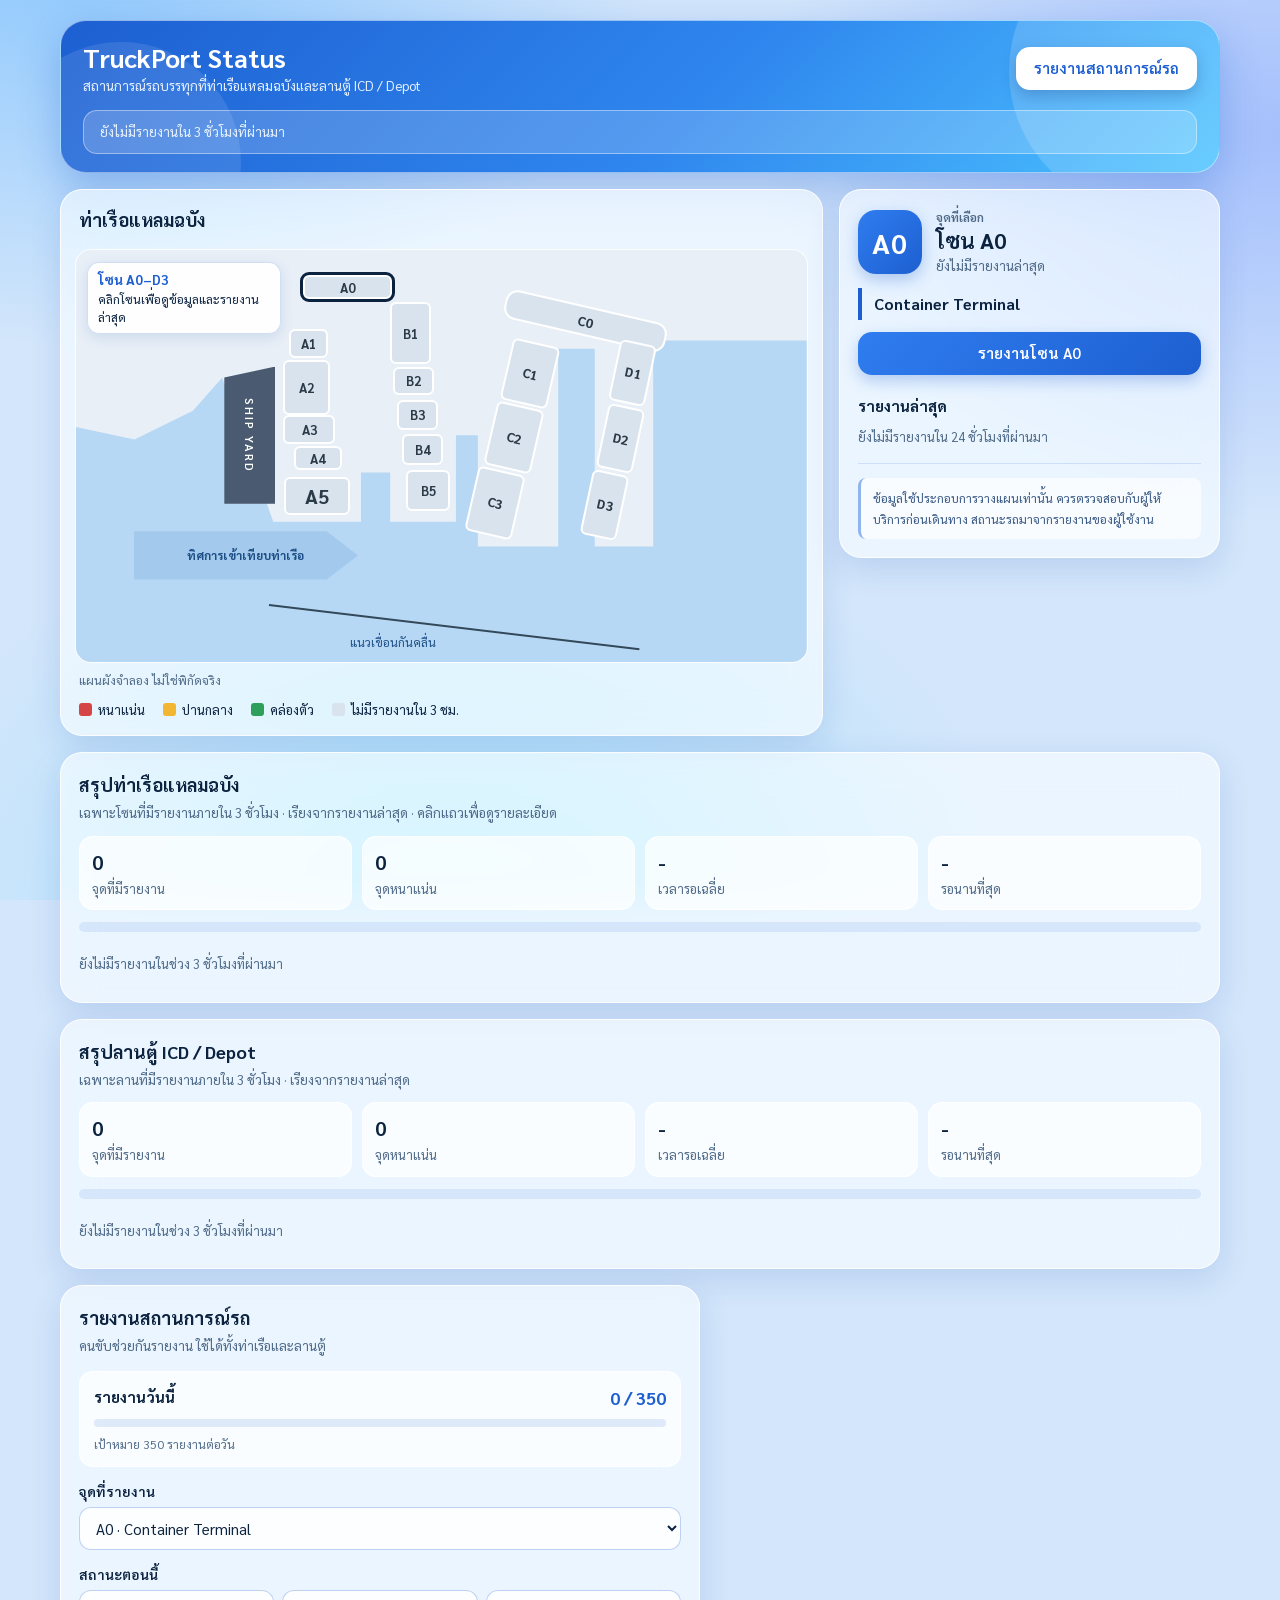
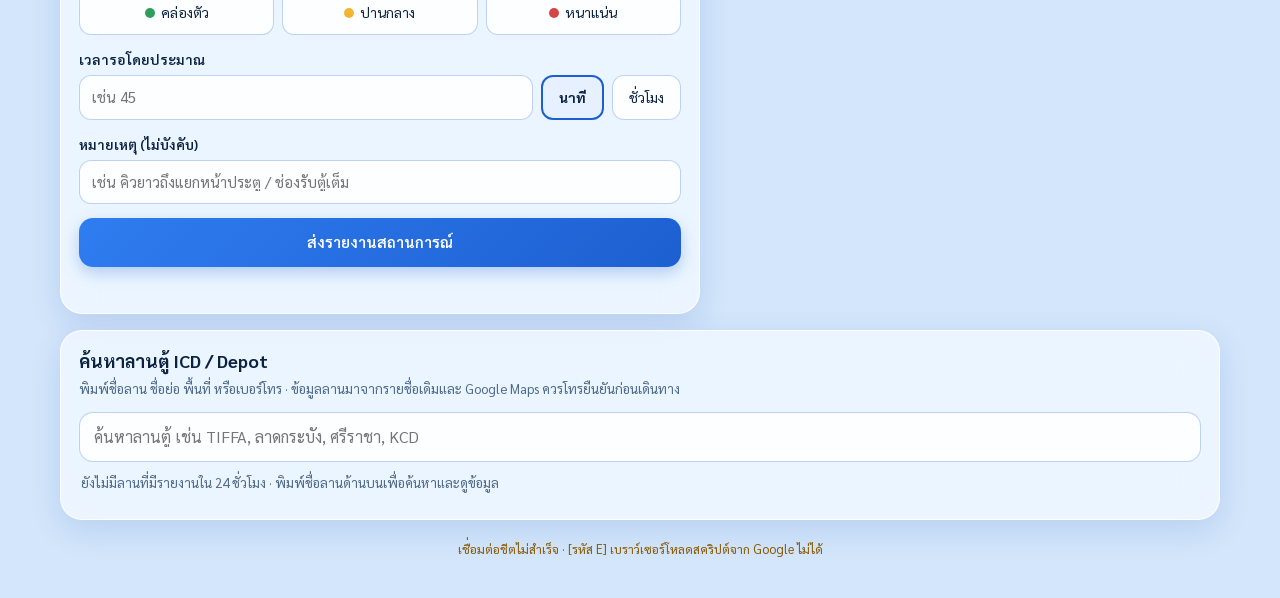
==== commit 14be0cef: "Add files via upload" ====
--- a/index.html
+++ b/index.html
@@ -83,7 +83,7 @@
 /* sections */
 .section{margin-top:16px}.section-head{padding:16px 18px 6px}.section-head h2{font-size:18px;margin:0 0 4px}.section-body{padding:6px 18px 18px}
 .subgroup{margin-top:14px}.subgroup h3{font-size:15px;margin:0 0 8px}
-.depot-grid{display:grid;grid-template-columns:repeat(auto-fill,minmax(250px,1fr));gap:10px}
+.depot-grid{display:grid;grid-template-columns:repeat(auto-fill,minmax(280px,1fr));gap:10px}
 .depot{display:flex;flex-direction:column;gap:2px;border:1px solid rgba(255,255,255,.9);border-left:4px solid #b4c6dd;border-radius:14px;padding:12px 14px;background:rgba(255,255,255,.78);cursor:pointer;min-width:0}
 .depot:hover{background:#fff}
 .depot[data-st=jam]{border-left-color:var(--jam)}.depot[data-st=busy]{border-left-color:var(--busy)}.depot[data-st=clear]{border-left-color:var(--clear)}
@@ -123,6 +123,16 @@
 .modal-box.wide{width:min(560px,100%)}.modal-box h2{margin:0 0 8px;font-size:20px}
 .mhead{display:flex;justify-content:space-between;align-items:flex-start;gap:12px;margin-bottom:10px}.mhead h2{margin:0;font-size:18px;line-height:1.4}
 #bannerM{display:none}#depotModal .btn{width:100%;margin:12px 0 4px}
+.dsearch input{width:100%;padding:12px 14px;font-size:16px;border-radius:14px}
+.dhead{margin:10px 2px 8px}
+.d-top{display:flex;justify-content:space-between;align-items:flex-start;gap:8px}
+.vbadge{flex:none;font-size:11.5px;padding:2px 8px;border-radius:20px;white-space:nowrap}
+.vbadge.ok{background:#d9f2e1;color:#18613a}.vbadge.maybe{background:#fff1cc;color:#7a5600}.vbadge.no{background:#e7eaf0;color:#51627a}
+.d-actions{display:flex;flex-wrap:wrap;gap:8px;margin-top:10px}
+.d-actions .secondary{flex:1 1 auto;text-align:center;text-decoration:none;display:inline-block}
+.depot p a{color:var(--accent)}
+.dmore{width:100%;margin-top:12px}
+.row a.mapbtn{display:inline-block;margin-top:4px;padding:8px 14px;background:var(--accent);color:#fff;border-radius:12px;text-decoration:none;font-weight:600}
 [hidden]{display:none!important}
 @media(min-width:821px){.details{position:sticky;top:12px;max-height:calc(100vh - 24px);overflow:auto}}
 @media(max-width:820px){main{padding:14px}.layout{grid-template-columns:1fr}.depot-grid{grid-template-columns:1fr}}
@@ -185,10 +195,12 @@
 </div>
 
 <section class="card section" id="icdDepots">
-  <div class="section-head"><h2>ลานตู้ ICD / Depot</h2><div class="muted">11 แห่ง · กดปุ่ม “ดูรายงานล่าสุด” ที่แต่ละลาน</div></div>
+  <div class="section-head"><h2>ค้นหาลานตู้ ICD / Depot</h2><div class="muted">พิมพ์ชื่อลาน ชื่อย่อ พื้นที่ หรือเบอร์โทร · ข้อมูลลานมาจากรายชื่อเดิมและ Google Maps ควรโทรยืนยันก่อนเดินทาง</div></div>
   <div class="section-body">
-    <div class="subgroup"><h3>กรุงเทพมหานคร · ICD ลาดกระบัง (4 แห่ง)</h3><div class="depot-grid" id="depotBangkok"></div></div>
-    <div class="subgroup"><h3>ชลบุรี · แหลมฉบังและศรีราชา (7 แห่ง)</h3><div class="depot-grid" id="depotChonburi"></div></div>
+    <div class="dsearch"><input id="depotSearch" type="search" placeholder="ค้นหาลานตู้ เช่น TIFFA, ลาดกระบัง, ศรีราชา, KCD" autocomplete="off" enterkeyhint="search" aria-label="ค้นหาลานตู้"></div>
+    <div class="dhead muted" id="depotHead" aria-live="polite"></div>
+    <div class="depot-grid" id="depotResults"></div>
+    <button class="secondary dmore" id="depotMore" type="button" hidden></button>
   </div>
 </section>
 
@@ -222,19 +234,80 @@
 };
 let PORT_TYPES = {...DEFAULT_PORT_TYPES};
 
-// รายละเอียดลานตู้ 11 แห่ง ตามข้อมูลที่ผู้ใช้ให้มา แยกเป็นหมวด ICD / Depot
+// ฐานข้อมูลลานตู้ (กรุงเทพฯ-ชลบุรี) คัดจากรายชื่อเดิมและตรวจกับ Google Maps ณ 12 พ.ย. 2569
+// vs: ok=พบใน Google Maps, maybe=ชื่อใกล้เคียง, no=ยังไม่พบ · legacy=ท่าเรือที่มีในแผนผังแล้ว (ซ่อนจากการค้นหา)
 const DEFAULT_FACILITIES = {
-  'ICD-BKK-01':{name:'Siam Shoreside Services (ป.1 ลาดกระบัง)',short:'Siam Shoreside Services',type:'สถานีบรรจุและลานเก็บตู้คอนเทนเนอร์ (ICD Gate 1)',location:'ICD ลาดกระบัง กรุงเทพฯ',service:'รับฝาก ตรวจสอบ ซ่อมบำรุงตู้สินค้า และขนถ่ายผ่านระบบราง-ทางบก',city:'กรุงเทพมหานคร'},
-  'ICD-BKK-02':{name:'Evergreen Container Terminal (Thailand) Ltd. (ป.3 ลาดกระบัง)',short:'Evergreen Container Terminal',type:'ลานตู้คอนเทนเนอร์สายการเรือ (ICD Gate 3)',location:'ICD ลาดกระบัง กรุงเทพฯ',service:'จัดเก็บตู้เปล่า ล้างและซ่อมแซมตู้คอนเทนเนอร์นำเข้า-ส่งออก',city:'กรุงเทพมหานคร'},
-  'ICD-BKK-03':{name:'MTD LKB (MEDLOG THAI DEPOT CO., LTD.)',short:'MTD LKB',type:'ลานจัดการและฝากตู้คอนเทนเนอร์',location:'เขตลาดกระบัง กรุงเทพฯ',service:'รับฝากตู้เปล่า ตรวจเช็กสภาพมาตรฐาน ซ่อมแซม และทำความสะอาด',city:'กรุงเทพมหานคร'},
-  'ICD-BKK-04':{name:'TIFFA ICD LKB GATE 4',short:'TIFFA ICD LKB',type:'สถานีบรรจุและแยกสินค้ากล่อง (ICD Gate 4)',location:'ICD ลาดกระบัง กรุงเทพฯ',service:'บริการบรรจุสินค้าลงตู้ (CFS) ตรวจรับและหมุนเวียนตู้คอนเทนเนอร์',city:'กรุงเทพมหานคร'},
-  'ICD-LCB-01':{name:'KCD Depot (บริษัท เคซีดี (ประเทศไทย) จำกัด / KCD2)',short:'KCD Depot (KCD2)',type:'ลานรับฝากและจัดการตู้คอนเทนเนอร์ (Empty Container Depot)',location:'อ่าวอุดม-แหลมฉบัง ต.ทุ่งสุขลา อ.ศรีราชา จ.ชลบุรี',service:'รับฝากตู้เปล่า ตรวจสภาพ ซ่อมแซม ล้างตู้ และบริหารจัดการผ่านระบบ K-Digi App',city:'จังหวัดชลบุรี'},
-  'ICD-LCB-02':{name:'ลาน KCD เคอรี่',short:'ลาน KCD เคอรี่',type:'ลานจัดเก็บและหมุนเวียนตู้คอนเทนเนอร์',location:'ต.ทุ่งสุขลา อ.ศรีราชา จ.ชลบุรี (ใกล้นิคมแหลมฉบัง)',service:'บริการรับฝาก คืนตู้คอนเทนเนอร์ และจุดขนถ่ายตู้สินค้า',city:'จังหวัดชลบุรี'},
-  'ICD-LCB-03':{name:'Evergreen Container Terminal (Thailand) LTD. (แหลมฉบัง B2)',short:'Evergreen (B2)',type:'ท่าเทียบเรือและลานตู้คอนเทนเนอร์',location:'ท่าเรือแหลมฉบัง อ.ศรีราชา จ.ชลบุรี',service:'ขนถ่ายตู้สินค้าลงเรือ จัดเก็บตู้คอนเทนเนอร์ (ข้อมูลที่ให้มาระบุเปิดบริการ 24 ชั่วโมง)',city:'จังหวัดชลบุรี'},
-  'ICD-LCB-04':{name:'REI Depot (ThaiReefer Container Yard)',short:'REI Depot',type:'ลานตู้คอนเทนเนอร์แห้งและตู้เย็น',location:'โซนแหลมฉบัง อ.ศรีราชา จ.ชลบุรี (ข้อมูลที่ให้มาระบุห่างจากท่าเรือ 14 กม.)',service:'จุดรับฝากตู้ มีบริการปลั๊กเสียบไฟสำหรับตู้เย็น (Reefer Container) และซ่อมบำรุง',city:'จังหวัดชลบุรี'},
-  'ICD-LCB-05':{name:'Thai Eng Kong Container Services (LCB Depot 1)',short:'Thai Eng Kong',type:'ลานฝากและซ่อมแซมตู้คอนเทนเนอร์',location:'โซนบึง อ.ศรีราชา จ.ชลบุรี',service:'บริการจัดเก็บตู้เปล่า ซ่อมแซม ตรวจสอบสภาพตู้ก่อนบรรจุส่งออก',city:'จังหวัดชลบุรี'},
-  'ICD-LCB-06':{name:'บริษัท อีสเทิร์นซี แหลมฉบัง เทอร์มินัล จำกัด ESCO (B3)',short:'ESCO (B3)',type:'ท่าเทียบเรือและลานตู้สินค้าหลัก',location:'ท่าเรือแหลมฉบัง อ.ศรีราชา จ.ชลบุรี',service:'บริการรับ-ส่งตู้สินค้า ขนถ่ายตู้ขึ้น-ลงเรือ และบริหารจัดการลานตู้คอนเทนเนอร์ (ข้อมูลที่ให้มาระบุเปิดบริการ 24 ชั่วโมง)',city:'จังหวัดชลบุรี'},
-  'ICD-LCB-07':{name:'MTD LCP (สาขาท่าเรือแหลมฉบัง)',short:'MTD LCP',type:'ลานฝากและบริการตู้คอนเทนเนอร์',location:'โซนบึง ใกล้นิคมอุตสาหกรรมแหลมฉบัง จ.ชลบุรี',service:'บริการยกตู้ ฝากวางตู้เปล่า ล้างทำความสะอาด และบำรุงรักษาตู้สินค้า',city:'จังหวัดชลบุรี'}
+  "ICD-BKK-01":{"name": "Siam Shoreside Services (ป.1 ลาดกระบัง)", "short": "Siam Shoreside Services", "type": "สถานีบรรจุและลานเก็บตู้คอนเทนเนอร์ (ICD Gate 1)", "location": "ICD ลาดกระบัง กรุงเทพฯ", "service": "รับฝาก ตรวจสอบ ซ่อมบำรุงตู้สินค้า และขนถ่ายผ่านระบบราง-ทางบก", "city": "กรุงเทพมหานคร", "alias": "ICD ลาดกระบัง ป.1 ประตู 1 gate 1 SSS Siam Shoreside Services (ICD ประตู 1) ICD ลาดกระบัง ประตู gate", "phone": "02-763-5000, 02-737-9001", "hours": "จ–ศ 08:00–17:00 (Maersk ระบุรับ/คืนตู้เปล่า จ–ส 08:00–20:00)", "pid": "ChIJMZ7z9ltmHTERC6mKmXM3EN4", "gname": "Siam Shoreside Services (ICD ประตู 1)", "vs": "ok"},
+  "ICD-BKK-02":{"name": "Evergreen Container Terminal (Thailand) Ltd. (ป.3 ลาดกระบัง)", "short": "Evergreen Container Terminal", "type": "ลานตู้คอนเทนเนอร์สายการเรือ (ICD Gate 3)", "location": "ICD ลาดกระบัง กรุงเทพฯ", "service": "จัดเก็บตู้เปล่า ล้างและซ่อมแซมตู้คอนเทนเนอร์นำเข้า-ส่งออก", "city": "กรุงเทพมหานคร", "alias": "ICD ลาดกระบัง ป.3 ประตู 3 gate 3 เอเวอร์กรีน Evergreen Container Terminal (Thailand) ประตู 3 ICD ลาดกระบัง ประตู gate", "phone": "02-737-9888", "pid": "ChIJLXanFmRmHTERODZiDeBpvmk", "gname": "Evergreen Container Terminal (Thailand) ประตู 3", "vs": "ok"},
+  "ICD-BKK-03":{"name": "MTD LKB (MEDLOG THAI DEPOT CO., LTD.)", "short": "MTD LKB", "type": "ลานจัดการและฝากตู้คอนเทนเนอร์", "location": "เขตลาดกระบัง กรุงเทพฯ", "service": "รับฝากตู้เปล่า ตรวจเช็กสภาพมาตรฐาน ซ่อมแซม และทำความสะอาด", "city": "กรุงเทพมหานคร", "alias": "Medlog Thai Depot MTD", "phone": "02-049-9800", "hours": "จ–ส 07:30–22:00", "pid": "ChIJE-bRWlJnHTERWPCjKHUSU04", "gname": "MTD LKB (Medlog Thai Depot สาขาลาดกระบัง)", "vs": "ok"},
+  "ICD-BKK-04":{"name": "TIFFA ICD LKB GATE 4", "short": "TIFFA ICD LKB", "type": "สถานีบรรจุและแยกสินค้ากล่อง (ICD Gate 4)", "location": "ICD ลาดกระบัง กรุงเทพฯ", "service": "บริการบรรจุสินค้าลงตู้ (CFS) ตรวจรับและหมุนเวียนตู้คอนเทนเนอร์", "city": "กรุงเทพมหานคร", "alias": "ICD ลาดกระบัง ป.4 ประตู 4 gate 4 ทิฟฟา Tiffa I.C.D. Co.,Ltd. (ประตู 4) ICD ลาดกระบัง ประตู gate", "phone": "02-737-9990", "pid": "ChIJ-5V0S2JmHTERGVX8c7RFx0k", "gname": "Tiffa I.C.D. Co.,Ltd. (ประตู 4)", "vs": "ok"},
+  "ICD-LCB-01":{"name": "KCD Depot (บริษัท เคซีดี (ประเทศไทย) จำกัด / KCD2)", "short": "KCD Depot (KCD2)", "type": "ลานรับฝากและจัดการตู้คอนเทนเนอร์ (Empty Container Depot)", "location": "อ่าวอุดม-แหลมฉบัง ต.ทุ่งสุขลา อ.ศรีราชา จ.ชลบุรี", "service": "รับฝากตู้เปล่า ตรวจสภาพ ซ่อมแซม ล้างตู้ และบริหารจัดการผ่านระบบ K-Digi App", "city": "จังหวัดชลบุรี", "alias": "KCD KCD2 เคซีดี", "hours": "เปิดทุกวัน 05:00–19:00", "pid": "ChIJq0-Gw6i3AjER_8zUnETc0L4", "gname": "KCD2", "vs": "ok"},
+  "ICD-LCB-02":{"name": "ลาน KCD เคอรี่", "short": "ลาน KCD เคอรี่", "type": "ลานจัดเก็บและหมุนเวียนตู้คอนเทนเนอร์", "location": "ต.ทุ่งสุขลา อ.ศรีราชา จ.ชลบุรี (ใกล้นิคมแหลมฉบัง)", "service": "บริการรับฝาก คืนตู้คอนเทนเนอร์ และจุดขนถ่ายตู้สินค้า", "city": "จังหวัดชลบุรี", "alias": "KCD เคอรี่ kerry", "vs": "no"},
+  "ICD-LCB-03":{"name": "Evergreen Container Terminal (Thailand) LTD. (แหลมฉบัง B2)", "short": "Evergreen (B2)", "type": "ท่าเทียบเรือและลานตู้คอนเทนเนอร์", "location": "ท่าเรือแหลมฉบัง อ.ศรีราชา จ.ชลบุรี", "service": "", "city": "จังหวัดชลบุรี", "legacy": true},
+  "ICD-LCB-04":{"name": "REI Depot (ThaiReefer Container Yard)", "short": "REI Depot", "type": "ลานตู้คอนเทนเนอร์แห้งและตู้เย็น", "location": "โซนแหลมฉบัง อ.ศรีราชา จ.ชลบุรี (ข้อมูลที่ให้มาระบุห่างจากท่าเรือ 14 กม.)", "service": "จุดรับฝากตู้ มีบริการปลั๊กเสียบไฟสำหรับตู้เย็น (Reefer Container) และซ่อมบำรุง", "city": "จังหวัดชลบุรี", "alias": "REI reefer ตู้เย็น REI Depot (ลานตู้ REI แหลมฉบัง)", "phone": "086-777-5324, 038-482-053-4, 038-482-038", "hours": "จ–ส 08:00–17:00", "pid": "ChIJK2-xyjy4AjER32jrTw3TC7E", "gname": "REI Depot (ลานตู้ REI แหลมฉบัง)", "vs": "ok"},
+  "ICD-LCB-05":{"name": "Thai Eng Kong Container Services (LCB Depot 1)", "short": "Thai Eng Kong", "type": "ลานฝากและซ่อมแซมตู้คอนเทนเนอร์", "location": "โซนบึง อ.ศรีราชา จ.ชลบุรี", "service": "บริการจัดเก็บตู้เปล่า ซ่อมแซม ตรวจสอบสภาพตู้ก่อนบรรจุส่งออก", "city": "จังหวัดชลบุรี", "alias": "TEK LCB Depot 1 ไทยเอ็งกง Thai Eng Kong Container Services (LCB Depot 1)", "phone": "033-136-793, 038-491-613-4, 038-400-842", "hours": "จ–ส 08:00–20:00", "pid": "ChIJ--2AEAC5AjERJW1g_LF7Gb0", "gname": "Thai Eng Kong Container Services (LCB Depot 1)", "vs": "ok"},
+  "ICD-LCB-06":{"name": "บริษัท อีสเทิร์นซี แหลมฉบัง เทอร์มินัล จำกัด ESCO (B3)", "short": "ESCO (B3)", "type": "ท่าเทียบเรือและลานตู้สินค้าหลัก", "location": "ท่าเรือแหลมฉบัง อ.ศรีราชา จ.ชลบุรี", "service": "", "city": "จังหวัดชลบุรี", "legacy": true},
+  "ICD-LCB-07":{"name": "MTD LCP (สาขาท่าเรือแหลมฉบัง)", "short": "MTD LCP", "type": "ลานฝากและบริการตู้คอนเทนเนอร์", "location": "โซนบึง ใกล้นิคมอุตสาหกรรมแหลมฉบัง จ.ชลบุรี", "service": "บริการยกตู้ ฝากวางตู้เปล่า ล้างทำความสะอาด และบำรุงรักษาตู้สินค้า", "city": "จังหวัดชลบุรี", "alias": "MTD LCP Medlog", "vs": "no"},
+  "TP-001":{"name": "บี.ซี. เดโป จำกัด (B.C. Depot)", "short": "BC", "type": "ลานตู้ / Depot", "location": "คลองเตย", "city": "กรุงเทพมหานคร", "phone": "083-823-4202, 02-671-6941-3", "hours": "จ–ศ 08:30–17:00", "pid": "ChIJAzL65JOf4jARjapmFVntstY", "gname": "B.C.Depot Co.,Ltd (คลองเตย)", "alias": "BC B.C.Depot Co.,Ltd (คลองเตย)", "vs": "ok"},
+  "TP-008":{"name": "คอนเซ็นเตอร์ จำกัด (Concenter)", "short": "คอนเซ็นเตอร์ (Concenter)", "type": "ลานตู้ / Depot", "location": "คลองเตย (คอน 3)", "city": "กรุงเทพมหานคร", "phone": "02-712-2405-11", "vs": "no"},
+  "TP-009":{"name": "คอนเซ็นเตอร์ จำกัด (Concenter)", "short": "CONCENTER 4", "type": "ลานตู้ / Depot", "location": "บางนา กม.3.5 (คอน 4)", "city": "กรุงเทพมหานคร", "phone": "02-393-3921, 02-393-1110, 02-393-5769", "hours": "จ–ส 08:30–17:00", "pid": "ChIJAZV1Fg-g4jARgaQSa5pJWVw", "gname": "บริษัท คอนเซ็นเตอร์ จำกัด (ซอยบางนา-ตราด 42)", "alias": "CONCENTER 4 บริษัท คอนเซ็นเตอร์ จำกัด (ซอยบางนา-ตราด 42)", "vs": "ok"},
+  "TP-010":{"name": "อีสเทิร์น ซี แหลมฉบัง เทอร์มินัล จำกัด (ESCO)", "short": "อีสเทิร์น ซี แหลมฉบัง เทอร์มินัล (ESCO)", "type": "ลานตู้ / Container terminal", "location": "ลาดกระบัง ป.2", "city": "กรุงเทพมหานคร", "phone": "02-106-8900, 02-737-9701, 038-491-255", "hours": "จ–ศ 08:00–05:00 (ตามที่ Google แสดง)", "pid": "ChIJj0W4bFpmHTERX4Q0tAAvSZU", "gname": "ESCO ICD ประตู 2 ลาดกระบัง", "alias": "ESCO ICD ประตู 2 ลาดกระบัง ICD ลาดกระบัง ประตู gate", "vs": "ok"},
+  "TP-012":{"name": "อาร์เอส คอนเทนเนอร์ เดโปท์ จำกัด (R.S.)", "short": "อาร์เอส คอนเทนเนอร์ เดโปท์ (R.S.)", "type": "ลานตู้ / Depot", "location": "บางนา กม.1 ซอยพานิชการบางนา", "city": "กรุงเทพมหานคร", "phone": "02-743-6661-3, แผนกขนส่ง 02-743-6664", "vs": "no"},
+  "TP-015":{"name": "ซี.ดี.เอส. สโตรเรจ จำกัด (CDS)", "short": "CDS STORAGE", "type": "ลานตู้ / Storage", "location": "ซอยลาซาล", "city": "กรุงเทพมหานคร", "phone": "02-758-8191-7", "alias": "CDS STORAGE", "vs": "no"},
+  "TP-016":{"name": "ซี.ดี.เอส. สโตรเรจ จำกัด (CDS 1)", "short": "CDS STORAGE; CDS กม.6", "type": "ลานตู้ / Storage", "location": "บางนา กม.6 ซอยปลัดเปรียง", "city": "กรุงเทพมหานคร", "phone": "02-740-3162, 02-740-3163-7", "alias": "CDS STORAGE; CDS กม.6", "vs": "no"},
+  "TP-017":{"name": "คอนเทนเนอร์ดีโป้ท์เซอร์วิส จำกัด (CDS 2)", "short": "CDS กม.6", "type": "ลานตู้ / Depot", "location": "บางนา กม.6 ข้างตึกบางนา-ทาวเวอร์", "city": "กรุงเทพมหานคร", "phone": "02-312-0731-7, 02-312-0297-8", "alias": "CDS กม.6", "vs": "no"},
+  "TP-022":{"name": "เอเวอร์กรีน คอนเทนเนอร์ (ปทท) จำกัด", "short": "LCD Evergreen ลานนอก", "type": "ลานตู้ / Depot", "location": "ลาดกระบัง ป.3 ลานนอก", "city": "กรุงเทพมหานคร", "phone": "02-737-9888, 02-737-7474-86", "pid": "ChIJLXanFmRmHTERODZiDeBpvmk", "gname": "Evergreen Container Terminal (Thailand) ประตู 3", "alias": "LCD Evergreen ลานนอก Evergreen Container Terminal (Thailand) ประตู 3 ICD ลาดกระบัง ประตู gate", "vs": "maybe"},
+  "TP-029":{"name": "เอ็น วาย เค ดิสทริบิวชั่น เซอร์วิส (ประเทศไทย) จำกัด", "short": "เอ็น วาย เค ดิสทริบิวชั่น เซอร์วิส (ประเทศไทย)", "type": "ท่าบก / ICD", "location": "ลาดกระบัง ป.6", "city": "กรุงเทพมหานคร", "phone": "02-737-9900", "pid": "ChIJc5uuJyJnHTER5y2QmCJeR6Y", "gname": "ICD ลาดกระบัง ประตู 6", "alias": "ICD ลาดกระบัง ประตู 6 ICD ลาดกระบัง ประตู gate", "vs": "maybe"},
+  "TP-035":{"name": "จีฟ่า โลจิสติกส์ จำกัด (G-FA)", "short": "จีฟ่า โลจิสติกส์ (G-FA)", "type": "ลานตู้ / Logistics", "location": "ลาดกระบัง", "city": "กรุงเทพมหานคร", "phone": "02-737-7338-9", "vs": "no"},
+  "TP-040":{"name": "คอสยามทรานสปอร์ต จำกัด", "short": "คอสยามทรานสปอร์ต", "type": "ลานตู้ / Depot", "location": "คลองเตย (สำนักงานใหญ่)", "city": "กรุงเทพมหานคร", "phone": "02-258-9994, 02-258-9133", "vs": "no"},
+  "TP-041":{"name": "คอสยามทรานสปอร์ต จำกัด", "short": "COSIAM 1", "type": "ลานตู้ / Depot", "location": "บางนา กม.2 (สาขา 1)", "city": "กรุงเทพมหานคร", "phone": "02-399-1733-5, 02-399-1731-7", "pid": "ChIJNa7CZ_FfHTERlPgorac5SVQ", "gname": "Cosiam Warehouse (บางนา-ตราด ฟรอนเทจ)", "alias": "COSIAM 1 Cosiam Warehouse (บางนา-ตราด ฟรอนเทจ)", "vs": "maybe"},
+  "TP-043":{"name": "คอนพูลท์ จำกัด (Contpool)", "short": "คอนพูลท์ (Contpool)", "type": "ลานตู้ / Depot", "location": "บางนา", "city": "กรุงเทพมหานคร", "phone": "02-740-3225, 02-740-3227-8", "vs": "no"},
+  "TP-045":{"name": "เกรทเทนเนอร์ จำกัด (Greatainer)", "short": "เกรทเทนเนอร์ (Greatainer)", "type": "ลานตู้ / Depot", "location": "บางนา กม.4", "city": "กรุงเทพมหานคร", "phone": "02-746-8934-5", "vs": "no"},
+  "TP-047":{"name": "คัสตอม โกลบอล เซอร์วิส จำกัด", "short": "คัสตอม โกลบอล เซอร์วิส", "type": "ลานตู้ / Container service", "location": "คลองเตย", "city": "กรุงเทพมหานคร", "phone": "02-249-7255-6", "vs": "no"},
+  "TP-051":{"name": "วินวิน คอนเทนเนอร์ เดโป จำกัด", "short": "WIN WIN", "type": "ลานตู้ / Depot", "location": "ลาดกระบัง", "city": "กรุงเทพมหานคร", "phone": "02-360-6492, 02-360-6495", "hours": "เปิด 24 ชม. (Maersk: จ–ส 08:00–20:00, อา 08:00–17:00)", "pid": "ChIJScv6lTdmHTER6u2Mu0ddG8E", "gname": "Win Win Container Depot ลาดกระบัง", "alias": "WIN WIN Win Win Container Depot ลาดกระบัง", "vs": "ok"},
+  "TP-054":{"name": "ไทย ฮันจิน โลจิสติกส์ จำกัด", "short": "ไทย ฮันจิน โลจิสติกส์", "type": "ลานตู้ / Logistics", "location": "ลาดกระบัง ป.5", "city": "กรุงเทพมหานคร", "phone": "02-116-7401, 02-737-6970, 02-737-9400", "pid": "ChIJx4XyYWRmHTERtVefu_Gp8lI", "gname": "Thai Hanjin Logistics (ICD ประตู 5)", "alias": "Thai Hanjin Logistics (ICD ประตู 5) ICD ลาดกระบัง ประตู gate", "vs": "ok"},
+  "TP-055":{"name": "เอ็น เอช พรอสเพอริตี้ จำกัด (NHP)", "short": "NHP", "type": "ลานตู้ / Depot", "location": "ท่าป่า ใกล้สถาบันเทคโนโลยีพระจอมเกล้าเจ้าคุณทหารลาดกระบัง", "city": "กรุงเทพมหานคร", "phone": "02-737-4561, 02-737-4560-79", "pid": "ChIJeWDqoIRoHTERmitSfjSyPoY", "gname": "NHP Lat Krabang", "alias": "NHP NHP Lat Krabang", "vs": "ok"},
+  "TP-086":{"name": "บางซื่อ อินแลนด์ พอร์ต จำกัด", "short": "บางซื่อ อินแลนด์ พอร์ต", "type": "ท่าบก / Inland port", "location": "บางซื่อ กรุงเทพฯ", "city": "กรุงเทพมหานคร", "phone": "02-272-4808", "vs": "no"},
+  "TP-087":{"name": "บางนา ซี ดี จำกัด", "short": "บางนา ซี ดี", "type": "ลานตู้ / Depot", "location": "บางนา กม.4", "city": "กรุงเทพมหานคร", "phone": "02-746-8978-80", "vs": "no"},
+  "TP-018":{"name": "คอนเทนเนอร์ดีโป้ท์เซอร์วิส แอนด์ทรานสปอร์ต จำกัด", "short": "คอนเทนเนอร์ดีโป้ท์เซอร์วิส แอนด์ทรานสปอร์ต", "type": "ลานตู้ / Depot", "location": "แหลมฉบัง (CDS)", "city": "จังหวัดชลบุรี", "phone": "038-768-628, 038-768-625-8", "hours": "จ–ส 08:00–17:00", "pid": "ChIJZ824usi5AjERY_TQJCcvRC0", "gname": "cds (laemchabang) transport", "alias": "cds (laemchabang) transport", "vs": "ok"},
+  "TP-034":{"name": "สยาม เดโปท์ แอนด์ ทรานสปอร์ต จำกัด", "short": "SIAM DEPOT", "type": "ลานตู้ / Depot", "location": "แหลมฉบัง", "city": "จังหวัดชลบุรี", "phone": "038-481-363-4", "alias": "SIAM DEPOT", "vs": "no"},
+  "TP-042":{"name": "คอสยามทรานสปอร์ต จำกัด", "short": "คอสยามทรานสปอร์ต", "type": "ลานตู้ / Depot", "location": "แหลมฉบัง (สาขา 5)", "city": "จังหวัดชลบุรี", "phone": "092-455-5164, 038-400-151", "hours": "จ–ส 08:00–17:00", "pid": "ChIJCZPoS4m5AjERNUXo88sLkm4", "gname": "คอสยาม 5 แหลมฉบัง", "alias": "คอสยาม 5 แหลมฉบัง", "vs": "ok"},
+  "TP-044":{"name": "คอนพูลท์ จำกัด (Contpool)", "short": "คอนพูลท์ (Contpool)", "type": "ลานตู้ / Depot", "location": "แหลมฉบัง", "city": "จังหวัดชลบุรี", "phone": "038-495-177-8", "vs": "no"},
+  "TP-046":{"name": "เกรทเทนเนอร์ จำกัด (Greatainer)", "short": "เกรทเทนเนอร์ (Greatainer)", "type": "ลานตู้ / Depot", "location": "แหลมฉบัง", "city": "จังหวัดชลบุรี", "phone": "038-400-151, 038-491-757", "vs": "no"},
+  "TP-050":{"name": "เคไลน์คอนเทนเนอร์เซอร์วิส จำกัด", "short": "เคไลน์คอนเทนเนอร์เซอร์วิส", "type": "ลานตู้ / Depot", "location": "แหลมฉบัง", "city": "จังหวัดชลบุรี", "phone": "038-774-999, 038-704-133", "hours": "จ–ศ 08:00–17:30", "pid": "ChIJ-3Xu08DJAjEReK0xLzH4tsA", "gname": "K Line Container Service (Thailand) บางพระ", "alias": "K Line Container Service (Thailand) บางพระ", "vs": "ok"},
+  "TP-052":{"name": "วินวิน คอนเทนเนอร์ เดโป จำกัด", "short": "WIN WIN", "type": "ลานตู้ / Depot", "location": "แหลมฉบัง", "city": "จังหวัดชลบุรี", "phone": "038-482-683-6", "hours": "จ–ส 07:00–20:00 (ส ถึง 17:00)", "pid": "ChIJYXK3WIy5AjERCbHV3JC9kxs", "gname": "Winwin (แหลมฉบัง) หนองขาม", "alias": "WIN WIN Winwin (แหลมฉบัง) หนองขาม", "vs": "ok"},
+  "TP-053":{"name": "เค.อาร์.ซี. ทรานสปอร์ต แอนด์ เซอร์วิส จำกัด", "short": "เค.อาร์.ซี. ทรานสปอร์ต แอนด์ เซอร์วิส", "type": "ลานตู้ / Depot", "location": "แหลมฉบัง", "city": "จังหวัดชลบุรี", "phone": "038-401-309, 038-401-309-10", "hours": "จ–ศ 06:00–20:00 · ส 06:00–17:00", "pid": "ChIJOwKB0Qq5AjERV_y1gsfkT0A", "gname": "K.R.C. Transport & Service", "alias": "K.R.C. Transport & Service", "vs": "ok"},
+  "TP-056":{"name": "เอสเอ็มพีแอล ซินดิเคท จำกัด (SMPL / ลาน 99)", "short": "เอสเอ็มพีแอล ซินดิเคท (SMPL / ลาน 99)", "type": "ลานตู้ / Depot", "location": "แหลมฉบัง", "city": "จังหวัดชลบุรี", "phone": "038-060-061, 083-118-0099", "pid": "ChIJPce0KpC3AjERhhKVAWjRCYE", "gname": "ลาน 99 (SMPL)", "alias": "ลาน 99 (SMPL)", "vs": "ok"},
+  "TP-058":{"name": "ยูนิไวส์ คอนเทนเนอร์ เซอร์วิส จำกัด", "short": "ยูนิไวส์ คอนเทนเนอร์ เซอร์วิส", "type": "ลานตู้ / Depot", "location": "แหลมฉบัง", "city": "จังหวัดชลบุรี", "phone": "038-400-861, 038-400-861-2", "hours": "จ–ส 07:30–17:00", "pid": "ChIJx7bqnx-6AjER7H55_EIg7tc", "gname": "ยูนิไวส์ คอนเทนเนอร์ เซอร์วิส", "alias": "ยูนิไวส์ คอนเทนเนอร์ เซอร์วิส", "vs": "ok"},
+  "TP-066":{"name": "วายเจซี (ประเทศไทย) จำกัด (YJC)", "short": "YJC", "type": "ลานตู้ / Depot", "location": "แหลมฉบัง", "city": "จังหวัดชลบุรี", "phone": "089-493-3099, 038-296-218, 038-296-866", "hours": "จ–ส 08:00–17:00", "pid": "ChIJYeFyGHfIAjERALLEfFexBPk", "gname": "YJC Thailand (Container Depot)", "alias": "YJC YJC Thailand (Container Depot)", "vs": "ok"},
+  "TP-068":{"name": "เอ-วัน อินเตอร์เนชั่นแนล คอนเทนเนอร์ ดีพอท จำกัด", "short": "เอ-วัน อินเตอร์เนชั่นแนล คอนเทนเนอร์ ดีพอท", "type": "ลานตู้ / Depot", "location": "แหลมฉบัง", "city": "จังหวัดชลบุรี", "phone": "038-400-768, 038-400-788", "hours": "จ–ส 08:00–17:00", "pid": "ChIJR5n2ut25AjERLIDYp4sQMcY", "gname": "A-One International Container Depot", "alias": "A-One International Container Depot", "vs": "ok"},
+  "TP-069":{"name": "เอ็ม อาร์ ซีดี คอนเทนเนอร์ แหลมฉบัง จำกัด (MRCD)", "short": "เอ็ม อาร์ ซีดี คอนเทนเนอร์ แหลมฉบัง (MRCD)", "type": "ลานตู้ / Depot", "location": "แหลมฉบัง", "city": "จังหวัดชลบุรี", "phone": "038-263-589-92", "vs": "no"},
+  "TP-070":{"name": "โมเดิร์น ดีโพท์ แอนด์ ทรานสปอร์ต จำกัด", "short": "โมเดิร์น ดีโพท์ แอนด์ ทรานสปอร์ต", "type": "ลานตู้ / Depot", "location": "แหลมฉบัง", "city": "จังหวัดชลบุรี", "phone": "033-000-697, 038-340-301-3, 038-401-313", "hours": "จ–ส 07:00–17:00", "pid": "ChIJJePSaurHAjER74k0A1U5M-g", "gname": "LID1 (Laemchabang Inter Depot & Transport) เรียกกันว่า Modern Yard", "alias": "LID1 (Laemchabang Inter Depot & Transport) เรียกกันว่า Modern Yard", "vs": "maybe"},
+  "TP-073":{"name": "สิงหมาส ไทย โลจิสติกส์ จำกัด", "short": "สิงหมาส ไทย โลจิสติกส์", "type": "ลานตู้ / Logistics", "location": "แหลมฉบัง", "city": "จังหวัดชลบุรี", "phone": "038-761-053-6", "vs": "no"},
+  "TP-074":{"name": "ดีดี คอนเทนเนอร์ จำกัด", "short": "ดีดี คอนเทนเนอร์", "type": "ลานตู้ / Depot", "location": "แหลมฉบัง", "city": "จังหวัดชลบุรี", "phone": "038-760-900, 081-940-3842", "vs": "no"},
+  "TP-097":{"name": "เอส.ซี.เอส. ยาร์ด จำกัด (S.C.S. Yard)", "short": "เอส.ซี.เอส. ยาร์ด (S.C.S. Yard)", "type": "ลานตู้ / Yard", "location": "แหลมฉบัง", "city": "จังหวัดชลบุรี", "phone": "038-768-344, 038-768-345-7, 01-942-3537", "hours": "จ–ส 08:00–17:00", "pid": "ChIJDQfyFrK5AjERX1zDNUweo9o", "gname": "S.C.S. Yard", "alias": "S.C.S. Yard", "vs": "ok"},
+  "GM-01":{"name": "Evergreen ECD1", "short": "Evergreen ECD1", "type": "ลานตู้ / Depot", "location": "หนองขาม ศรีราชา", "city": "จังหวัดชลบุรี", "phone": "081-835-7894", "hours": "เปิด 24 ชม.", "pid": "ChIJ2esecvHHAjERsMxTsEgvrPk", "gname": "Evergreen ECD1", "vs": "ok"},
+  "GM-02":{"name": "CMA CGM (CCIS1)", "short": "CMA CGM (CCIS1)", "type": "ลานตู้ / Depot", "location": "หนองขาม ศรีราชา", "city": "จังหวัดชลบุรี", "phone": "033-030-667", "hours": "จ–ส 07:00–19:00", "pid": "ChIJVc3AVxi5AjERIQrDkQGDMn0", "gname": "CMA CGM (CCIS1)", "alias": "CCIS CCIS1 ซีเอ็มเอ", "vs": "ok"},
+  "GM-03":{"name": "ลานตู้ KCD Cosco", "short": "ลานตู้ KCD Cosco", "type": "ลานตู้ / Depot", "location": "ทุ่งสุขลา ศรีราชา", "city": "จังหวัดชลบุรี", "hours": "จ–ส 08:00–19:00", "pid": "ChIJUV6JoiC3AjER5Z-plyfdwJE", "gname": "ลานตู้ KCD Cosco", "alias": "KCD Cosco", "vs": "ok"},
+  "GM-04":{"name": "ลานตู้ KSP DEPOT", "short": "ลานตู้ KSP DEPOT", "type": "ลานตู้ / Depot", "location": "บางละมุง", "city": "จังหวัดชลบุรี", "phone": "038-196-307", "hours": "จ–ส 08:00–16:50", "pid": "ChIJ29e6Ily5AjERCl4soNT1vz4", "gname": "ลานตู้ KSP DEPOT", "vs": "ok"},
+  "GM-05":{"name": "ลาน MPJ ชลบุรี", "short": "ลาน MPJ ชลบุรี", "type": "ลานตู้ / Depot", "location": "หนองขาม ศรีราชา", "city": "จังหวัดชลบุรี", "phone": "084-088-0668", "hours": "จ–ส 07:00–21:00", "pid": "ChIJHdaFUBu4AjER81CwBlUNlUY", "gname": "ลาน MPJ ชลบุรี", "vs": "ok"},
+  "GM-06":{"name": "MTD PTH (Medlog Thai Depot สาขาปิ่นทอง)", "short": "MTD PTH (Medlog Thai Depot สาขาปิ่นทอง)", "type": "ลานตู้ / Depot", "location": "หนองขาม ศรีราชา", "city": "จังหวัดชลบุรี", "phone": "095-210-1888", "hours": "จ–ส 07:00–20:00", "pid": "ChIJTz-PWnnIAjERfhp8FbaYXUw", "gname": "MTD PTH (Medlog Thai Depot สาขาปิ่นทอง)", "vs": "ok"},
+  "GM-07":{"name": "TIFFA Logistics Center", "short": "TIFFA Logistics Center", "type": "ลานตู้ / Depot", "location": "ลำปลาทิว ลาดกระบัง", "city": "กรุงเทพมหานคร", "phone": "02-013-8700", "hours": "จ–ส 08:00–17:00", "pid": "ChIJgwOWEwBnHTEReEsYMuqd1ZM", "gname": "TIFFA Logistics Center", "vs": "ok"},
+  "GM-08":{"name": "CIMC ลาดกระบัง", "short": "CIMC ลาดกระบัง", "type": "ลานตู้ / Depot", "location": "ทับยาว ลาดกระบัง", "city": "กรุงเทพมหานคร", "phone": "02-105-4782", "hours": "จ–ส 08:00–21:00", "pid": "ChIJewtr1PxpHTERdTyHZZ1d_qc", "gname": "CIMC ลาดกระบัง", "alias": "CIMC LKB", "vs": "ok"},
+  "GM-09":{"name": "CIMC ลาน 2 (ศรีราชา)", "short": "CIMC ลาน 2 (ศรีราชา)", "type": "ลานตู้ / Depot", "location": "บึง ศรีราชา", "city": "จังหวัดชลบุรี", "phone": "033-004-484", "hours": "เปิดทุกวัน 08:00–19:00", "pid": "ChIJO8EHwFG5AjERbHWkGdy6u8g", "gname": "CIMC ลาน 2 (ศรีราชา)", "vs": "ok"},
+  "GM-10":{"name": "SR Depot ลาดกระบัง", "short": "SR Depot ลาดกระบัง", "type": "ลานตู้ / Depot", "location": "คลองสามประเวศ ลาดกระบัง", "city": "กรุงเทพมหานคร", "phone": "02-360-9472", "hours": "เปิดทุกวัน 06:00–17:00", "pid": "ChIJ0937sFdmHTERAS2aicmoeNg", "gname": "SR Depot ลาดกระบัง", "alias": "SR DEPOT เอสอาร์", "vs": "ok"},
+  "GM-11":{"name": "SYL Container and Service", "short": "SYL Container and Service", "type": "ลานตู้ / Depot", "location": "คลองสามประเวศ ลาดกระบัง", "city": "กรุงเทพมหานคร", "phone": "081-991-4789", "hours": "เปิด 24 ชม.", "pid": "ChIJfT1AZE1nHTERLTeVF--Z2eg", "gname": "SYL Container and Service", "vs": "ok"},
+  "GM-12":{"name": "Wintech 2002 Yard", "short": "Wintech 2002 Yard", "type": "ลานตู้ / Depot", "location": "คลองสามประเวศ ลาดกระบัง", "city": "กรุงเทพมหานคร", "phone": "083-789-6193", "hours": "เปิดทุกวัน 08:00–17:00", "pid": "ChIJcbCOK8tnHTERJY7Q-Vy7iaA", "gname": "Wintech 2002 Yard", "vs": "ok"},
+  "GM-13":{"name": "The Container", "short": "The Container", "type": "ลานตู้ / Depot", "location": "ทับยาว ลาดกระบัง", "city": "กรุงเทพมหานคร", "phone": "02-360-6170", "hours": "จ–ศ 08:30–17:30", "pid": "ChIJK1lR2JxoHTERJCjuLm1k0QQ", "gname": "The Container", "vs": "ok"},
+  "GM-14":{"name": "S.Y.T. Container Laem Chabang", "short": "S.Y.T. Container Laem Chabang", "type": "ลานตู้ / Depot", "location": "ทุ่งสุขลา ศรีราชา", "city": "จังหวัดชลบุรี", "phone": "038-401-377", "hours": "จ–ส 08:00–21:00", "pid": "ChIJgRAiu1K4AjERrn6U89XAksE", "gname": "S.Y.T. Container Laem Chabang", "vs": "ok"},
+  "GM-15":{"name": "Advance Container Service (ACS)", "short": "Advance Container Service (ACS)", "type": "ลานตู้ / Depot", "location": "หนองขาม ศรีราชา", "city": "จังหวัดชลบุรี", "phone": "038-760-096", "hours": "จ–ส 08:00–17:00", "pid": "ChIJUdbS36-5AjERWRKoKjgLc6Q", "gname": "Advance Container Service (ACS)", "vs": "ok"},
+  "GM-16":{"name": "ลานตู้เซ็นทรัล คอนเทนเนอร์ เวิลด์ (LCB)", "short": "ลานตู้เซ็นทรัล คอนเทนเนอร์ เวิลด์ (LCB)", "type": "ลานตู้ / Depot", "location": "ทุ่งสุขลา ศรีราชา", "city": "จังหวัดชลบุรี", "phone": "038-400-255", "hours": "จ–ส 07:00–17:00", "pid": "ChIJ01yQLIi5AjERovAZYh8i1LQ", "gname": "ลานตู้เซ็นทรัล คอนเทนเนอร์ เวิลด์ (LCB)", "alias": "CENTRAL เซ็นทรัล", "vs": "ok"},
+  "GM-17":{"name": "ดีเดโป คอนเทนเนอร์ เซอร์วิสซ์ (D Depot บึง)", "short": "ดีเดโป คอนเทนเนอร์ เซอร์วิสซ์ (D Depot บึง)", "type": "ลานตู้ / Depot", "location": "บึง ศรีราชา", "city": "จังหวัดชลบุรี", "phone": "033-081-696", "hours": "จ–ส 08:00–17:00", "pid": "ChIJNwriTRbHAjER8fSMFDPxV_0", "gname": "ดีเดโป คอนเทนเนอร์ เซอร์วิสซ์ (D Depot บึง)", "alias": "D Depot ดีเดโป", "vs": "ok"},
+  "GM-18":{"name": "Greating Fortune Container Service (GFLCB1)", "short": "Greating Fortune Container Service (GFLCB1)", "type": "ลานตู้ / Depot", "location": "ทุ่งสุขลา ศรีราชา", "city": "จังหวัดชลบุรี", "hours": "จ–ส 08:00–17:00", "pid": "ChIJY4dqTay5AjERu9aBvY2jRB0", "gname": "Greating Fortune Container Service (GFLCB1)", "alias": "GF GF-1 G-Fortune", "vs": "ok"},
+  "GM-19":{"name": "Greating Fortune Container Service (LCB 4)", "short": "Greating Fortune Container Service (LCB 4)", "type": "ลานตู้ / Depot", "location": "ทุ่งสุขลา ศรีราชา", "city": "จังหวัดชลบุรี", "phone": "038-199-567", "hours": "จ–ส 08:30–17:30", "pid": "ChIJ6-KCnTC5AjERKjUrJXbgixw", "gname": "Greating Fortune Container Service (LCB 4)", "alias": "GF GF-4 G-Fortune", "vs": "ok"},
+  "GM-20":{"name": "Smart Logistics Service LCB-2", "short": "Smart Logistics Service LCB-2", "type": "ลานตู้ / Depot", "location": "หนองขาม ศรีราชา", "city": "จังหวัดชลบุรี", "phone": "033-047-337", "hours": "จ–ส 08:00–17:00", "pid": "ChIJk5_8LHvHAjERqv_gGwsiAdI", "gname": "Smart Logistics Service LCB-2", "vs": "ok"},
+  "GM-21":{"name": "MCT Depot", "short": "MCT Depot", "type": "ลานตู้ / Depot", "location": "หนองขาม ศรีราชา", "city": "จังหวัดชลบุรี", "phone": "093-240-9763", "hours": "จ–ส 08:00–17:00", "pid": "ChIJN38fq1-3AjERLU0UPM-khxk", "gname": "MCT Depot", "vs": "ok"},
+  "GM-22":{"name": "ThaiReefer-ReeGen Service Container Yard ลาดกระบัง", "short": "ThaiReefer-ReeGen Service Container Yard ลาดกระบัง", "type": "ลานตู้ / Depot", "location": "คลองสามประเวศ ลาดกระบัง", "city": "กรุงเทพมหานคร", "phone": "092-282-1365", "hours": "จ–ส 08:00–17:00", "pid": "ChIJK0rmbd1nHTERoy4qgrRxvSU", "gname": "ThaiReefer-ReeGen Service Container Yard ลาดกระบัง", "vs": "ok"}
 };
 let FACILITIES = JSON.parse(JSON.stringify(DEFAULT_FACILITIES));
 let REMOTE_LOCATIONS = {};
@@ -250,6 +323,7 @@
 const esc=s=>String(s==null?'':s).replace(/[&<>"']/g,c=>({'&':'&amp;','<':'&lt;','>':'&gt;','"':'&quot;',"'":'&#39;'}[c]));
 const PORT_ZONES=Object.keys(PORT_TYPES);
 const ICD_ZONES=Object.keys(FACILITIES);
+const ICD_ACTIVE=ICD_ZONES.filter(z=>!FACILITIES[z].legacy);
 const ALL_ZONES=[...PORT_ZONES,...ICD_ZONES];
 let cur='A0',curP='A0',curM='';
 let cloudReports=[];
@@ -321,18 +395,21 @@
   if(isICD(z)){
     const f=FACILITIES[z],m=REMOTE_LOCATIONS[z]||{};
     $('banner'+p).innerHTML=esc(f.short)+' <span class="badge">ICD / Depot</span>';
-    const hours=m.is24h?'เปิด 24 ชั่วโมง':(m.hoursOpen&&m.hoursClose?esc(m.hoursOpen)+' - '+esc(m.hoursClose):'');
-    const docs=(m.documents||[]).length?'<ul>'+m.documents.map(x=>'<li>'+esc(x)+'</li>').join('')+'</ul>':'<span>ยังไม่มีข้อมูล</span>';
-    const map=/^https?:\/\//.test(m.mapUrl||'')?'<br><a href="'+esc(m.mapUrl)+'" target="_blank" rel="noopener">เปิดแผนที่</a>':'';
-    const contact=(m.contactPlace||m.contactPhone||m.contactNote)?'<span>'+[m.contactPlace&&esc(m.contactPlace),m.contactPhone&&'โทร <a href="tel:'+esc(String(m.contactPhone).replace(/[^0-9+]/g,''))+'">'+esc(m.contactPhone)+'</a>',m.contactNote&&esc(m.contactNote)].filter(Boolean).join('<br>')+'</span>':'<span>ยังไม่มีข้อมูล</span>';
+    const none='<span>ยังไม่มีข้อมูล</span>';
+    const hours=m.is24h?'เปิด 24 ชั่วโมง':(m.hoursOpen&&m.hoursClose?esc(m.hoursOpen)+' - '+esc(m.hoursClose):(f.hours?esc(f.hours):''));
+    const docs=(m.documents||[]).length?'<ul>'+m.documents.map(x=>'<li>'+esc(x)+'</li>').join('')+'</ul>':none;
+    const ph=phoneHTML(m.contactPhone||f.phone);
+    const contact=(m.contactPlace||ph||m.contactNote)?'<span>'+[m.contactPlace&&esc(m.contactPlace),ph&&'โทร '+ph,m.contactNote&&esc(m.contactNote)].filter(Boolean).join('<br>')+'</span>':none;
+    const vs=VS[f.vs];
     $('info'+p).innerHTML=
-      (p==='M'?row('🗂️','ประเภทบริการ','<span>'+esc(f.type)+'</span>')+row('📍','พื้นที่','<span>'+esc(f.location)+'</span>')+row('📦','การบริการ','<span>'+esc(f.service)+'</span>'):'')+
-      row('🏢','ผู้ให้บริการ / ลานตู้',m.operator?'<span>'+esc(m.operator)+'</span>':'<span>ยังไม่มีข้อมูล</span>')+
-      row('📍','ที่อยู่ / จุดเข้าออก',m.address?'<span>'+esc(m.address)+map+'</span>':'<span>ยังไม่มีข้อมูล</span>')+
-      row('🕒','เวลาทำการ',hours?'<span>'+hours+'</span>':'<span>ยังไม่มีข้อมูล</span>')+
-      row('📦','จุดติดต่อ / คืนตู้',contact)+
+      (p==='M'?row('🗂️','ประเภทบริการ','<span>'+esc(f.type)+'</span>')+row('📍','พื้นที่','<span>'+esc([f.location,f.city].filter(Boolean).join(' · '))+'</span>')+(f.service?row('📦','การบริการ','<span>'+esc(f.service)+'</span>'):''):'')+
+      row('🏢','ผู้ให้บริการ / ลานตู้',m.operator?'<span>'+esc(m.operator)+'</span>':none)+
+      row('📍','ที่อยู่ / จุดเข้าออก',m.address?'<span>'+esc(m.address)+'</span>':none)+
+      row('🕒','เวลาทำการ',hours?'<span>'+hours+'</span>':none)+
+      row('📞','จุดติดต่อ / คืนตู้',contact)+
       row('📄','เอกสารที่ต้องเตรียม',docs)+
-      row('🔎','แหล่งข้อมูล / ตรวจสอบล่าสุด',m.source||m.checked?'<span>'+esc(m.source||'-')+(m.checked?' · ตรวจสอบเมื่อ '+esc(m.checked):'')+'</span>':'<span>ยังไม่มีข้อมูล</span>');
+      row('🔎','แหล่งข้อมูล / ตรวจสอบล่าสุด',m.source||m.checked?'<span>'+esc(m.source||'-')+(m.checked?' · ตรวจสอบเมื่อ '+esc(m.checked):'')+'</span>':(vs?'<span>'+esc(vs)+' · ข้อมูลอาจเปลี่ยนแปลง ควรโทรยืนยัน</span>':none))+
+      row('🗺️','แผนที่','<span><a class="mapbtn" href="'+esc(mapsUrl(f,m))+'" target="_blank" rel="noopener">เปิด Google Maps</a></span>');
   }else{
     const d=getPortDetails(z),h=d.hours||{},rc=d.returnContact||{},o=openState(h);
     const nm=String(d.short||d.name||'').trim();
@@ -372,10 +449,55 @@
   btn.textContent=open?'ซ่อนรายงานเก่า':'ดูรายงานอีก '+(Math.min(a.length,REP_MAX)-REP_LIMIT)+' รายการ';
   btn.onclick=()=>{repOpen[p]={z,open:!open};list(z,p);};
 }
+const VS={ok:'พบใน Google Maps',maybe:'ชื่อใกล้เคียงใน Google',no:'ยังไม่พบใน Google Maps'};
+function phoneHTML(s){
+  return String(s||'').split(/\s*[,/]\s*/).map(x=>x.trim()).filter(x=>x&&x!=='ไม่มี').slice(0,3)
+    .map(x=>/^0\d{1,2}-\d{3}-\d{4}$/.test(x)?'<a href="tel:'+x.replace(/\D/g,'')+'">'+esc(x)+'</a>':esc(x)).join(', ');
+}
+function mapsUrl(f,m){
+  const r=(m&&m.mapUrl)||'';
+  if(/^https?:\/\//.test(r))return r;
+  if(f.pid)return 'https://www.google.com/maps/search/?api=1&query='+encodeURIComponent(f.gname||f.short||f.name)+'&query_place_id='+encodeURIComponent(f.pid);
+  return 'https://www.google.com/maps/search/?api=1&query='+encodeURIComponent([f.short||f.name,f.location,f.city].filter(Boolean).join(' '));
+}
+const DEPOT_PAGE=12;
+let depotQ='',depotShown=DEPOT_PAGE,_dix=null;
+function norm(s){return String(s==null?'':s).toLowerCase().replace(/[\s\-_.,()\/]+/g,' ').trim();}
+function depotIndex(){
+  if(_dix&&_dix.f===FACILITIES)return _dix.a;
+  const a=ICD_ACTIVE.map(z=>{const f=FACILITIES[z];return {z,h:norm([f.name,f.short,f.gname,f.alias,f.type,f.location,f.city,f.phone].join(' '))+' '+String(f.phone||'').replace(/\D/g,'')};});
+  _dix={a,f:FACILITIES};return a;
+}
+function searchDepots(q){
+  const toks=norm(q).split(' ').filter(Boolean),digits=String(q).replace(/\D/g,'');
+  return depotIndex().filter(d=>toks.every(t=>d.h.includes(t))||(digits.length>=4&&d.h.includes(digits))).map(d=>d.z);
+}
+function lastAny(z){const a=zoneReports(z),r=a[a.length-1];return r&&Date.now()-r.t<DAY?r:null;}
+function depotCard(z){
+  const f=FACILITIES[z],m=REMOTE_LOCATIONS[z]||{},r=lastAny(z),fresh=r&&Date.now()-r.t<STALE;
+  const ph=phoneHTML(m.contactPhone||f.phone);
+  const hours=m.is24h?'เปิด 24 ชั่วโมง':(m.hoursOpen&&m.hoursClose?m.hoursOpen+' - '+m.hoursClose:(f.hours||''));
+  const vs=VS[f.vs];
+  return '<article class="depot" data-z="'+esc(z)+'" data-st="'+(fresh?esc(r.status):'')+'">'+
+    '<div class="d-top"><h4>'+esc(f.short||f.name)+'</h4>'+(vs?'<span class="vbadge '+esc(f.vs)+'">'+esc(vs)+'</span>':'')+'</div>'+
+    '<p>'+esc(f.type)+'</p><p>📍 '+esc([f.location,f.city].filter(Boolean).join(' · '))+'</p>'+
+    (ph?'<p>📞 '+ph+'</p>':'')+(hours?'<p>🕒 '+esc(hours)+'</p>':'')+
+    '<div class="depot-foot"><span class="statusline'+(r?'':' muted')+'">'+(r?dotStatus(r)+(fresh?'':' · เกิน '+STALE_HOURS+' ชม.'):'ยังไม่มีรายงานใน 24 ชม.')+'</span></div>'+
+    '<div class="d-actions"><button type="button" class="secondary d-view">ดูรายงานล่าสุด</button><button type="button" class="secondary d-rep">รายงานลานนี้</button>'+
+    '<a class="secondary d-map" href="'+esc(mapsUrl(f,m))+'" target="_blank" rel="noopener">เปิด Google Maps</a></div></article>';
+}
 function renderDepots(){
-  const makeCard=z=>{const f=FACILITIES[z],r=latest(z);return `<article class="depot" data-z="${esc(z)}" data-st="${r?esc(r.status):''}"><h4>${esc(f.short||f.name)}</h4><p>${esc(f.type)}</p><p>${esc(f.location)}</p><div class="depot-foot"><span class="statusline${r?'':' muted'}">${dotStatus(r)}</span><button type="button" class="secondary d-btn">ดูรายงานล่าสุด ›</button></div></article>`;};
-  $('depotBangkok').innerHTML=ICD_ZONES.filter(z=>z.startsWith('ICD-BKK')).map(makeCard).join('');
-  $('depotChonburi').innerHTML=ICD_ZONES.filter(z=>z.startsWith('ICD-LCB')).map(makeCard).join('');
+  const box=$('depotResults');if(!box)return;
+  const q=depotQ.trim();let zs;
+  if(q){
+    zs=searchDepots(q).sort((a,b)=>((lastAny(b)||{}).t||0)-((lastAny(a)||{}).t||0));
+    $('depotHead').textContent=zs.length?'พบ '+zs.length+' ลาน':'ไม่พบลานที่ค้นหา ลองพิมพ์ชื่อย่อ พื้นที่ หรือเบอร์โทร';
+  }else{
+    zs=ICD_ZONES.filter(z=>lastAny(z)).sort((a,b)=>lastAny(b).t-lastAny(a).t);
+    $('depotHead').textContent=zs.length?'ลานที่มีรายงานใน 24 ชั่วโมง ('+zs.length+' ลาน) · พิมพ์ค้นหาเพื่อดูลานอื่น':'ยังไม่มีลานที่มีรายงานใน 24 ชั่วโมง · พิมพ์ชื่อลานด้านบนเพื่อค้นหาและดูข้อมูล';
+  }
+  box.innerHTML=zs.slice(0,depotShown).map(depotCard).join('');
+  const more=$('depotMore');more.hidden=zs.length<=depotShown;more.textContent='แสดงเพิ่ม (อีก '+(zs.length-depotShown)+' ลาน)';
 }
 
 const ORDER={jam:0,busy:1,clear:2};
@@ -407,9 +529,12 @@
 }
 
 function setupSelect(){
+  const cnt={};ICD_ACTIVE.forEach(z=>{const k=FACILITIES[z].short||FACILITIES[z].name;cnt[k]=(cnt[k]||0)+1;});
+  const opt=z=>{const f=FACILITIES[z],k=f.short||f.name;return '<option value="'+esc(z)+'">'+esc(k+(cnt[k]>1?' ('+(f.city==='กรุงเทพมหานคร'?'กทม.':'ชลบุรี')+')':''))+'</option>';};
+  const bk=ICD_ACTIVE.filter(z=>FACILITIES[z].city==='กรุงเทพมหานคร'),ch=ICD_ACTIVE.filter(z=>FACILITIES[z].city!=='กรุงเทพมหานคร');
   $('rzone').innerHTML='<optgroup label="หมวดที่ 1 · ท่าเรือแหลมฉบัง (โซนเดิม)">'+PORT_ZONES.map(z=>'<option value="'+z+'">'+z+' · '+PORT_TYPES[z]+'</option>').join('')+'</optgroup>'+
-    '<optgroup label="หมวดที่ 2 · ICD Lat Krabang (กรุงเทพมหานคร)">'+ICD_ZONES.filter(z=>z.startsWith('ICD-BKK')).map(z=>'<option value="'+z+'">'+esc(FACILITIES[z].name)+'</option>').join('')+'</optgroup>'+
-    '<optgroup label="หมวดที่ 2 · Laem Chabang &amp; Sriracha (ชลบุรี)">'+ICD_ZONES.filter(z=>z.startsWith('ICD-LCB')).map(z=>'<option value="'+z+'">'+esc(FACILITIES[z].name)+'</option>').join('')+'</optgroup>';
+    '<optgroup label="หมวดที่ 2 · ลานตู้ กรุงเทพมหานคร">'+bk.map(opt).join('')+'</optgroup>'+
+    '<optgroup label="หมวดที่ 2 · ลานตู้ ชลบุรี">'+ch.map(opt).join('')+'</optgroup>';
 }
 
 
@@ -536,8 +661,14 @@
 // Events
 $('rzone').addEventListener('change',e=>render(e.target.value));
 document.querySelectorAll('.zone').forEach(b=>b.addEventListener('click',()=>render(b.dataset.zone)));
-['depotBangkok','depotChonburi'].forEach(id=>{
-  $(id).addEventListener('click',e=>{const c=e.target.closest('.depot[data-z]');if(c)openDepot(c.dataset.z);});
+let dTimer=null;
+$('depotSearch').addEventListener('input',e=>{clearTimeout(dTimer);dTimer=setTimeout(()=>{depotQ=e.target.value;depotShown=DEPOT_PAGE;renderDepots();},150);});
+$('depotMore').addEventListener('click',()=>{depotShown+=DEPOT_PAGE;renderDepots();});
+$('depotResults').addEventListener('click',e=>{
+  const c=e.target.closest('.depot[data-z]');if(!c||e.target.closest('a'))return;
+  const z=c.dataset.z;
+  if(e.target.closest('.d-rep')){$('rzone').value=z;$('reportAnchor').scrollIntoView({behavior:'smooth',block:'start'});$('rzone').focus({preventScroll:true});}
+  else openDepot(z);
 });
 $('portTable').addEventListener('click',e=>{const tr=e.target.closest('tr[data-z]');if(tr){render(tr.dataset.z);window.scrollTo({top:0,behavior:'smooth'});}});
 $('icdTable').addEventListener('click',e=>{const tr=e.target.closest('tr[data-z]');if(tr)openDepot(tr.dataset.z);});
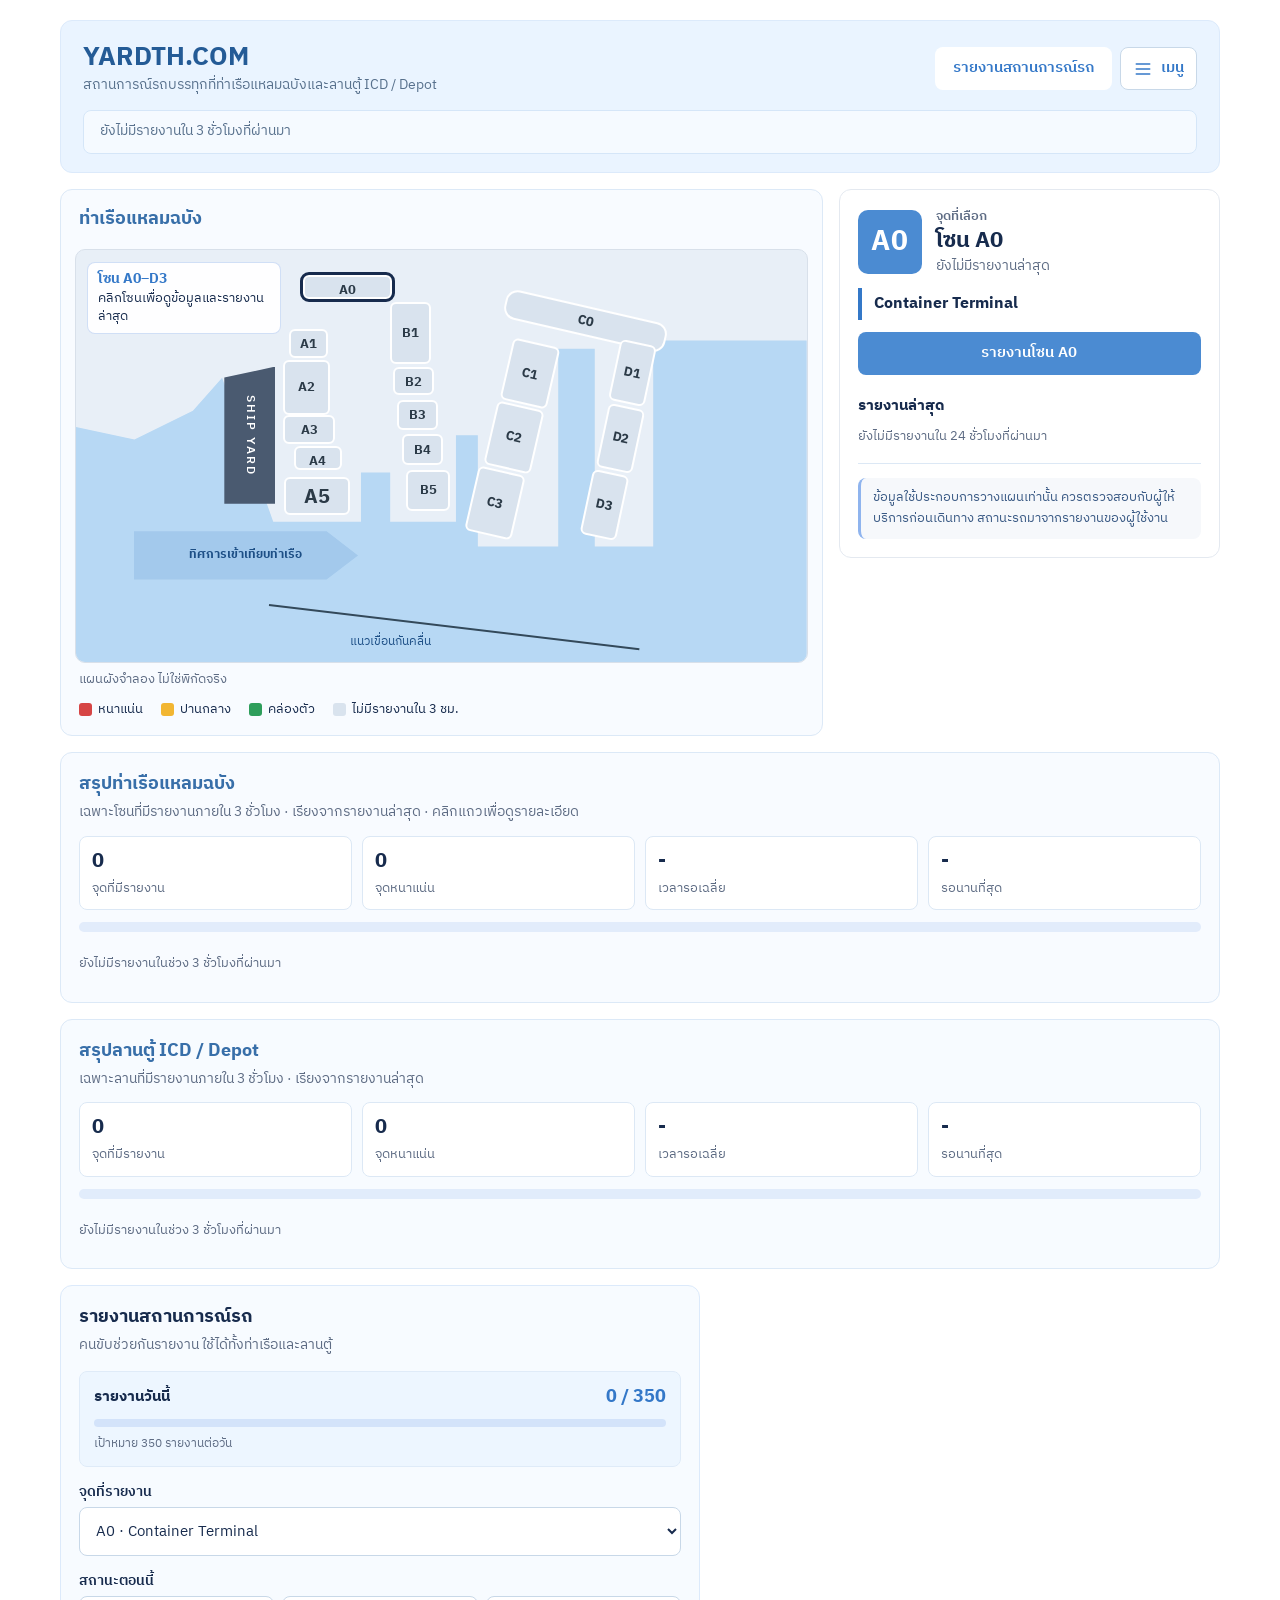
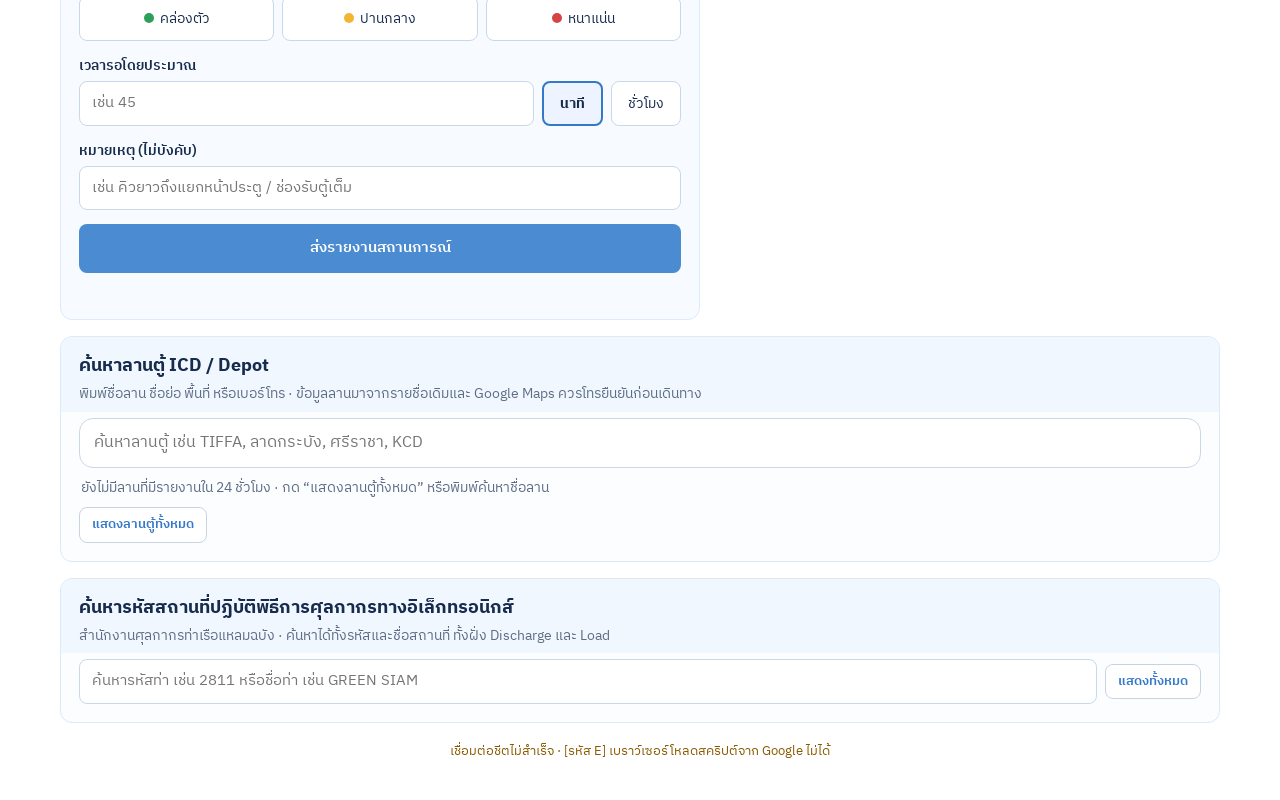
==== commit 5b783e9d: "Rename TruckPort_Status_updated.html to index.html" ====
--- a/index.html
+++ b/index.html
@@ -4,13 +4,12 @@
 <meta charset="utf-8">
 <meta name="viewport" content="width=device-width,initial-scale=1">
 <meta name="theme-color" content="#1d5fd1">
-<link rel="preconnect" href="https://fonts.googleapis.com"><link rel="preconnect" href="https://fonts.gstatic.com" crossorigin><link href="https://fonts.googleapis.com/css2?family=Sarabun:wght@400;600;700&display=swap" rel="stylesheet">
-<title>TruckPort Status - ท่าเรือและลานตู้คอนเทนเนอร์</title>
+<link rel="preconnect" href="https://fonts.googleapis.com"><link rel="preconnect" href="https://fonts.gstatic.com" crossorigin><link href="https://fonts.googleapis.com/css2?family=IBM+Plex+Sans+Thai:wght@400;500;600;700&display=swap" rel="stylesheet">
+<title>YARDTH.COM - ท่าเรือและลานตู้คอนเทนเนอร์</title>
 <style>
-:root{--ink:#0c2340;--muted:#4f6a88;--line:rgba(29,95,209,.14);--accent:#1d5fd1;--accent-d:#164aa8;--clear:#2e9e5b;--busy:#f2b632;--jam:#d64545;--none:#d9e3ee;--glass:rgba(255,255,255,.6);--glass-line:rgba(255,255,255,.85);--shadow:0 10px 32px rgba(22,74,168,.14)}
+:root{--ink:#0c2340;--muted:#4f6a88;--line:rgba(29,95,209,.14);--accent:#1d5fd1;--accent-d:#164aa8;--clear:#2e9e5b;--busy:#f2b632;--jam:#d64545;--none:#d9e3ee;--glass:#fff;--glass-line:#fff;--shadow:0 10px 32px rgba(22,74,168,.14)}
 *{box-sizing:border-box}
-body{margin:0;min-height:100vh;color:var(--ink);font-family:"Sarabun","Noto Sans Thai",Tahoma,sans-serif;font-size:15px;line-height:1.5;background:#d3e6fb}
-body::before{content:"";position:fixed;inset:0;z-index:-1;background:radial-gradient(900px 600px at 5% -5%,rgba(86,176,255,.55),transparent 65%),radial-gradient(800px 600px at 100% 15%,rgba(79,120,255,.35),transparent 65%),radial-gradient(900px 700px at 35% 105%,rgba(120,220,255,.5),transparent 65%),#d3e6fb}
+body{margin:0;min-height:100vh;color:var(--ink);font-family:"IBM Plex Sans Thai","Noto Sans Thai",Tahoma,sans-serif;font-size:15px;line-height:1.5;background:#fff}
 main{max-width:1200px;margin:auto;padding:20px}
 h1{font-size:26px;margin:0;font-weight:700;line-height:1.3}h2{font-weight:700}
 .muted{color:var(--muted);font-size:13.5px;line-height:1.6}
@@ -21,6 +20,13 @@
 .hero>*{position:relative;z-index:1}
 .hero h1{color:#fff}.hero .muted{color:#e3f0ff}
 .head{display:flex;justify-content:space-between;align-items:center;gap:12px;flex-wrap:wrap;margin-bottom:14px}
+.head-actions{display:flex;align-items:center;gap:8px}
+.menu-toggle{display:inline-flex;align-items:center;justify-content:center;gap:8px;border:1px solid #c8d8e8;background:#fff;color:var(--accent);border-radius:8px;padding:9px 12px;font:inherit;font-weight:600;cursor:pointer}
+.menu-toggle:hover,.menu-toggle[aria-expanded=true]{background:#eef6ff}
+.menu-toggle svg{width:20px;height:20px;fill:none;stroke:currentColor;stroke-width:2;stroke-linecap:round}
+.system-menu{position:absolute;z-index:20;top:calc(100% + 8px);right:0;width:min(280px,calc(100vw - 56px));padding:6px;background:#fff;border:1px solid #dce8f5;border-radius:10px;box-shadow:0 10px 28px rgba(32,75,120,.14)}
+.system-menu a{display:block;padding:9px 12px;border-radius:7px;color:#315f91;text-decoration:none;font-weight:500}
+.system-menu a:hover,.system-menu a:focus-visible{background:#edf5fd;color:#245b96}
 .btn{display:inline-block;border:0;background:linear-gradient(135deg,#2f7df0,#1d5fd1);color:#fff;border-radius:14px;padding:10px 18px;font:inherit;font-weight:600;cursor:pointer;text-decoration:none;box-shadow:0 6px 16px rgba(29,95,209,.28)}
 .btn:hover{background:linear-gradient(135deg,#2a74e8,#164aa8)}
 .hero .btn{background:#fff;color:var(--accent);box-shadow:0 6px 16px rgba(10,40,110,.25)}.hero .btn:hover{background:#eef5ff}
@@ -117,6 +123,18 @@
 .waitrow{display:grid;grid-template-columns:minmax(0,1fr) auto;gap:8px;align-items:stretch}.waitrow .opts{grid-template-columns:repeat(2,auto)}.waitrow .opts label{display:flex;align-items:center;padding:0 16px}
 .msg{margin-top:10px;font-size:14px;min-height:18px}.err{color:#b3261e}.ok{color:#17703d}
 .sync-state{font-size:12.5px;color:var(--muted)}.sync-state.online{color:#17703d}.sync-state.offline{color:#8a5a00}
+
+/* customs code search */
+.code-search{margin-top:16px}.search-tools{display:flex;gap:8px;align-items:center;flex-wrap:wrap}
+.search-tools input{flex:1 1 260px;min-width:180px}.code-columns{display:grid;grid-template-columns:1fr 1fr;gap:12px;margin-top:14px}
+.code-side{min-width:0;border:1px solid rgba(29,95,209,.16);background:rgba(255,255,255,.55);border-radius:16px;overflow:hidden}
+.code-side h3{margin:0;padding:11px 14px;background:rgba(29,95,209,.09);font-size:15px}
+.code-main{padding:8px 14px;color:var(--accent);font-weight:700;border-bottom:1px solid var(--line)}
+.code-row{display:grid;grid-template-columns:58px minmax(0,1fr);gap:9px;padding:8px 12px;border-bottom:1px solid var(--line);align-items:start}
+.code-row:last-child{border-bottom:0}.code-num{font-weight:700;color:var(--accent);font-variant-numeric:tabular-nums}
+.code-row mark{background:#fff0b8;color:inherit;border-radius:3px;padding:0 2px}
+.code-count{font-size:12.5px;color:var(--muted);margin-top:8px}
+@media(max-width:680px){.code-columns{grid-template-columns:1fr}.search-tools .secondary{width:100%}}
 /* modal */
 .modal{position:fixed;inset:0;z-index:1000;background:rgba(12,35,64,.45);-webkit-backdrop-filter:blur(4px);backdrop-filter:blur(4px);display:grid;place-items:center;padding:18px}
 .modal-box{width:min(460px,100%);max-height:85vh;overflow:auto;background:rgba(255,255,255,.97);padding:22px;border-radius:22px;box-shadow:0 20px 60px rgba(12,35,64,.3)}
@@ -138,19 +156,73 @@
 @media(max-width:820px){main{padding:14px}.layout{grid-template-columns:1fr}.depot-grid{grid-template-columns:1fr}}
 @media(max-width:600px){h1{font-size:22px}.hero{padding:16px}.kpis{grid-template-columns:repeat(2,1fr)}.opts{gap:5px}.opts label{font-size:13px}}
 @media(prefers-reduced-motion:reduce){*{transition:none!important;animation:none!important;scroll-behavior:auto!important}}
+/* Modern flat theme */
+:root{--ink:#172b4d;--muted:#5e6c84;--line:#dce8f5;--accent:#3478c8;--accent-d:#2867ad;--glass:#fff;--glass-line:#e2ebf5;--shadow:none}
+body{background:#fff}
+.hero{border:1px solid #dceafb;border-radius:12px;background:#eaf4ff;color:var(--ink);box-shadow:none}
+.hero{overflow:visible}
+.hero::before,.hero::after{display:none}
+.head{position:relative;z-index:2}
+.hero h1{color:#245b96}.hero .muted,.summary .muted{color:#58718d}
+.btn,button.go{background:#4b8bd2;border-radius:8px;box-shadow:none}
+.btn:hover,button.go:hover{background:#3478c8}
+.hero .btn{border-radius:8px;box-shadow:none}
+.summary{border:1px solid #d5e6f8;border-radius:8px;background:#f5faff;color:var(--ink)}
+.card{background:#fff;border:1px solid #e4e9f0;border-radius:12px;box-shadow:none;-webkit-backdrop-filter:none;backdrop-filter:none}
+.layout>.card:first-child,#portDashboard{background:#f8fbff;border-color:#dce9f7}
+.layout>.card:first-child .cardhead h2,#portDashboard h2{color:#386fa9}
+.details{background:#fff}
+.map{border-color:#d8e0ea;border-radius:10px}
+.maphint{border-radius:8px;box-shadow:none}
+.selbig{background:#4b8bd2;border-radius:10px;box-shadow:none}
+.badge,.note,.report-goal,.kpi{border-radius:8px}
+.note{background:#f6f8fb}
+.report .card{background:#f7fbff;border-color:#dceafb}
+.report-goal{border-color:#dfebf8;background:#edf6ff}
+#icdDashboard{background:#f7fbff;border-color:#dce9f7}
+#icdDashboard h2{color:#386fa9}
+#icdDepots{background:#fbfdff;border-color:#dce9f7}
+#icdDepots .section-head{background:#f0f7ff}
+.depot{border:1px solid #dce8f5;border-left:4px solid #a9c8e8;border-radius:8px;background:#f7fbff}
+.depot:hover{background:#edf6ff}
+#customsCodes{background:#fbfdff;border-color:#dce9f7}
+#customsCodes .section-head{background:#f0f7ff}
+.code-side{border-color:#dce8f5;border-radius:8px;background:#fff}
+.code-side h3{background:#edf5fd;color:#386fa9}
+.secondary{border-color:#c8d3e2;border-radius:8px;background:#fff}
+.secondary:hover{background:#eef6ff}
+.kpi{border-color:#dce8f5;background:#fff}
+.goal-track{border-radius:4px}.goal-track i{background:#6ea5df;border-radius:4px}
+select,input,textarea{border-color:#c8d8e8;border-radius:8px;background:#fff}
+.opts label{border-color:#c8d8e8;border-radius:8px;background:#fff}
+.opts label:has(input:checked){background:#eef4ff}
+button.go.sent{background:var(--clear);box-shadow:none}
 </style>
 </head>
 <body>
 <main>
 <section class="hero">
 <header class="head">
-  <div><h1>TruckPort Status</h1><div class="muted">สถานการณ์รถบรรทุกที่ท่าเรือแหลมฉบังและลานตู้ ICD / Depot</div></div>
-  <a class="btn" href="#reportAnchor">รายงานสถานการณ์รถ</a>
+  <div><h1>YARDTH.COM</h1><div class="muted">สถานการณ์รถบรรทุกที่ท่าเรือแหลมฉบังและลานตู้ ICD / Depot</div></div>
+  <div class="head-actions">
+    <a class="btn" href="#reportAnchor">รายงานสถานการณ์รถ</a>
+    <button class="menu-toggle" id="systemMenuToggle" type="button" aria-expanded="false" aria-controls="systemMenu" aria-label="เปิดเมนูระบบ">
+      <svg viewBox="0 0 24 24" aria-hidden="true"><path d="M4 6h16M4 12h16M4 18h16"></path></svg><span>เมนู</span>
+    </button>
+    <nav class="system-menu" id="systemMenu" aria-label="เมนูระบบ" hidden>
+      <a href="#portSystem">แผนที่ท่าเรือ</a>
+      <a href="#portDashboard">สรุปท่าเรือ</a>
+      <a href="#icdDashboard">สรุปลานตู้</a>
+      <a href="#reportAnchor">รายงานสถานการณ์รถ</a>
+      <a href="#icdDepots">ค้นหาลานตู้</a>
+      <a href="#customsCodes">ค้นหารหัสสถานที่</a>
+    </nav>
+  </div>
 </header>
 <div class="summary" id="summary"></div>
 </section>
 
-<div class="layout">
+<div class="layout" id="portSystem">
   <section class="card">
     <div class="cardhead"><h2>ท่าเรือแหลมฉบัง</h2></div>
     <div class="mapwrap"><div class="map" aria-label="แผนผังจำลองท่าเรือแหลมฉบัง">
@@ -200,7 +272,21 @@
     <div class="dsearch"><input id="depotSearch" type="search" placeholder="ค้นหาลานตู้ เช่น TIFFA, ลาดกระบัง, ศรีราชา, KCD" autocomplete="off" enterkeyhint="search" aria-label="ค้นหาลานตู้"></div>
     <div class="dhead muted" id="depotHead" aria-live="polite"></div>
     <div class="depot-grid" id="depotResults"></div>
-    <button class="secondary dmore" id="depotMore" type="button" hidden></button>
+    <div class="search-tools"><button class="secondary dmore" id="depotMore" type="button" hidden></button><button class="secondary" id="depotAll" type="button">แสดงลานตู้ทั้งหมด</button></div>
+  </div>
+</section>
+
+<section class="card section code-search" id="customsCodes">
+  <div class="section-head"><h2>ค้นหารหัสสถานที่ปฏิบัติพิธีการศุลกากรทางอิเล็กทรอนิกส์</h2><div class="muted">สำนักงานศุลกากรท่าเรือแหลมฉบัง · ค้นหาได้ทั้งรหัสและชื่อสถานที่ ทั้งฝั่ง Discharge และ Load</div></div>
+  <div class="section-body">
+    <div class="search-tools"><input id="portCodeSearch" type="search" placeholder="ค้นหารหัสท่า เช่น 2811 หรือชื่อท่า เช่น GREEN SIAM" autocomplete="off" aria-label="ค้นหารหัสท่า"><button class="secondary" id="portCodeAll" type="button">แสดงทั้งหมด</button></div>
+    <div id="portCodeResults" hidden>
+      <div class="code-count" id="portCodeCount" aria-live="polite"></div>
+      <div class="code-columns">
+        <div class="code-side"><h3>Discharge · สถานที่ตรวจปล่อยสำหรับทำนำเข้า</h3><div class="code-main">รหัสหลัก 2801</div><div id="dischargeResults"></div></div>
+        <div class="code-side"><h3>Load · สถานที่ตรวจปล่อยสำหรับท่าส่งออก</h3><div class="code-main">รหัสหลัก 2801</div><div id="loadResults"></div></div>
+      </div>
+    </div>
   </div>
 </section>
 
@@ -283,7 +369,6 @@
   "TP-068":{"name": "เอ-วัน อินเตอร์เนชั่นแนล คอนเทนเนอร์ ดีพอท จำกัด", "short": "เอ-วัน อินเตอร์เนชั่นแนล คอนเทนเนอร์ ดีพอท", "type": "ลานตู้ / Depot", "location": "แหลมฉบัง", "city": "จังหวัดชลบุรี", "phone": "038-400-768, 038-400-788", "hours": "จ–ส 08:00–17:00", "pid": "ChIJR5n2ut25AjERLIDYp4sQMcY", "gname": "A-One International Container Depot", "alias": "A-One International Container Depot", "vs": "ok"},
   "TP-069":{"name": "เอ็ม อาร์ ซีดี คอนเทนเนอร์ แหลมฉบัง จำกัด (MRCD)", "short": "เอ็ม อาร์ ซีดี คอนเทนเนอร์ แหลมฉบัง (MRCD)", "type": "ลานตู้ / Depot", "location": "แหลมฉบัง", "city": "จังหวัดชลบุรี", "phone": "038-263-589-92", "vs": "no"},
   "TP-070":{"name": "โมเดิร์น ดีโพท์ แอนด์ ทรานสปอร์ต จำกัด", "short": "โมเดิร์น ดีโพท์ แอนด์ ทรานสปอร์ต", "type": "ลานตู้ / Depot", "location": "แหลมฉบัง", "city": "จังหวัดชลบุรี", "phone": "033-000-697, 038-340-301-3, 038-401-313", "hours": "จ–ส 07:00–17:00", "pid": "ChIJJePSaurHAjER74k0A1U5M-g", "gname": "LID1 (Laemchabang Inter Depot & Transport) เรียกกันว่า Modern Yard", "alias": "LID1 (Laemchabang Inter Depot & Transport) เรียกกันว่า Modern Yard", "vs": "maybe"},
-  "TP-073":{"name": "สิงหมาส ไทย โลจิสติกส์ จำกัด", "short": "สิงหมาส ไทย โลจิสติกส์", "type": "ลานตู้ / Logistics", "location": "แหลมฉบัง", "city": "จังหวัดชลบุรี", "phone": "038-761-053-6", "vs": "no"},
   "TP-074":{"name": "ดีดี คอนเทนเนอร์ จำกัด", "short": "ดีดี คอนเทนเนอร์", "type": "ลานตู้ / Depot", "location": "แหลมฉบัง", "city": "จังหวัดชลบุรี", "phone": "038-760-900, 081-940-3842", "vs": "no"},
   "TP-097":{"name": "เอส.ซี.เอส. ยาร์ด จำกัด (S.C.S. Yard)", "short": "เอส.ซี.เอส. ยาร์ด (S.C.S. Yard)", "type": "ลานตู้ / Yard", "location": "แหลมฉบัง", "city": "จังหวัดชลบุรี", "phone": "038-768-344, 038-768-345-7, 01-942-3537", "hours": "จ–ส 08:00–17:00", "pid": "ChIJDQfyFrK5AjERX1zDNUweo9o", "gname": "S.C.S. Yard", "alias": "S.C.S. Yard", "vs": "ok"},
   "GM-01":{"name": "Evergreen ECD1", "short": "Evergreen ECD1", "type": "ลานตู้ / Depot", "location": "หนองขาม ศรีราชา", "city": "จังหวัดชลบุรี", "phone": "081-835-7894", "hours": "เปิด 24 ชม.", "pid": "ChIJ2esecvHHAjERsMxTsEgvrPk", "gname": "Evergreen ECD1", "vs": "ok"},
@@ -461,7 +546,7 @@
   return 'https://www.google.com/maps/search/?api=1&query='+encodeURIComponent([f.short||f.name,f.location,f.city].filter(Boolean).join(' '));
 }
 const DEPOT_PAGE=12;
-let depotQ='',depotShown=DEPOT_PAGE,_dix=null;
+let depotQ='',depotShown=DEPOT_PAGE,depotShowAll=false,_dix=null;
 function norm(s){return String(s==null?'':s).toLowerCase().replace(/[\s\-_.,()\/]+/g,' ').trim();}
 function depotIndex(){
   if(_dix&&_dix.f===FACILITIES)return _dix.a;
@@ -492,12 +577,84 @@
   if(q){
     zs=searchDepots(q).sort((a,b)=>((lastAny(b)||{}).t||0)-((lastAny(a)||{}).t||0));
     $('depotHead').textContent=zs.length?'พบ '+zs.length+' ลาน':'ไม่พบลานที่ค้นหา ลองพิมพ์ชื่อย่อ พื้นที่ หรือเบอร์โทร';
+  }else if(depotShowAll){
+    zs=ICD_ACTIVE.slice().sort((a,b)=>a.localeCompare(b,'th'));
+    $('depotHead').textContent='แสดงลานตู้ทั้งหมด '+zs.length+' ลาน';
   }else{
     zs=ICD_ZONES.filter(z=>lastAny(z)).sort((a,b)=>lastAny(b).t-lastAny(a).t);
-    $('depotHead').textContent=zs.length?'ลานที่มีรายงานใน 24 ชั่วโมง ('+zs.length+' ลาน) · พิมพ์ค้นหาเพื่อดูลานอื่น':'ยังไม่มีลานที่มีรายงานใน 24 ชั่วโมง · พิมพ์ชื่อลานด้านบนเพื่อค้นหาและดูข้อมูล';
+    $('depotHead').textContent=zs.length?'ลานที่มีรายงานใน 24 ชั่วโมง ('+zs.length+' ลาน) · กด “แสดงลานตู้ทั้งหมด” เพื่อดูทุกลาน':'ยังไม่มีลานที่มีรายงานใน 24 ชั่วโมง · กด “แสดงลานตู้ทั้งหมด” หรือพิมพ์ค้นหาชื่อลาน';
   }
   box.innerHTML=zs.slice(0,depotShown).map(depotCard).join('');
   const more=$('depotMore');more.hidden=zs.length<=depotShown;more.textContent='แสดงเพิ่ม (อีก '+(zs.length-depotShown)+' ลาน)';
+  $('depotAll').textContent=depotShowAll?'แสดงเฉพาะลานที่มีรายงาน':'แสดงลานตู้ทั้งหมด';
+}
+
+
+// รายชื่อรหัสสถานที่ตามภาพเอกสารที่ผู้ใช้อัปโหลด
+const CUSTOMS_CODES = {
+  discharge: [
+    ['2801','ฝ่ายพิธีการกลาง (สกบ. สทบ.)'],
+    ['2811','ท่าเรือบ. LAEM CHABANG CONTAINER (สทบ.)'],
+    ['2812','ท่าเรือกลุ่ม GREEN SIAM (สทบ.)'],
+    ['2813','ท่าเรือกลุ่ม ESCO (สทบ.)'],
+    ['2814','ท่าเรือกลุ่ม TIPS (สทบ.)'],
+    ['2815','ท่าเรือบ.แหลมฉบังอินเตอร์ฯ (สทบ.)'],
+    ['2816','ท่าเรือบ.SIAM SEAPORT TERMINAL (สทบ.)'],
+    ['2817','ท่าเรือบ.ศรีราชาฮาร์เบอร์ จก. (สทบ.)'],
+    ['2818','ท่าเรือบ.นามยงเทอร์มินัล (A5) (สทบ.)'],
+    ['2820','ท่าเทียบเรือซี 3 ท่าเรือแหลมฉบัง (สทบ.)'],
+    ['2821','ท่าเทียบเรือ 2 ท่าเรือแหลมฉบัง (สทบ.)'],
+    ['2822','ท่าเรือบ.แหลมฉบังครูซเซ็นเตอร์ (A1)'],
+    ['2826','คลังสินค้าอันตราย (สทบ.)'],
+    ['2827','งานตรวจ OVERSIDE (สทบ.)'],
+    ['2828','รพท.บ.เคอรี่สยามพีออร์ต จำกัด (สทบ.)'],
+    ['2829','ท่าเรือบ.อัทธิสันเทอร์มินัล (A3) (สทบ.)'],
+    ['2830','ท่าเรือบ.อ่าวไทยคลังสินค้า (A4) (สทบ.)'],
+    ['2835','ท่าเรือ LCMT (A0) (สทบ.)'],
+    ['2836','ท่าเรืออีทซิสันแหลมฉบังฯ (C1&C2) (สทบ.)'],
+    ['2837','งานตรวจปล่อยสินค้าขนถ่ายข้างลำ (กลางน้ำ) (สทบ.)'],
+    ['2838','ทำเนียบท่าเรือและรพส.แหลมฉบังอินเตอร์เนชั่นแนลโร่ เทอร์มินัล จก. (สทบ.)'],
+    ['2851','ฝ่ายบริการศุลกากร ที่ 5 (PETROLIEM) (สทบ.)'],
+    ['2861','ฝ่ายทบทวนหลังการตรวจปล่อย (สทบ.)'],
+    ['2862','ฝ่ายของกลางและของตกค้าง (สทบ.)']
+  ],
+  load: [
+    ['2810','ท่าจอดเรือภายนอกเกาะสีชัง (สทบ.)'],
+    ['2811','ท่าเรือบ.LAEM CHABANG CONTAINER (สทบ.)'],
+    ['2812','ท่าเรือกลุ่ม GREEN SIAM (สทบ.)'],
+    ['2813','ท่าเรือกลุ่ม ESCO (สทบ.)'],
+    ['2814','ท่าเรือกลุ่ม TIPS (สทบ.)'],
+    ['2815','ท่าเรือบ.แหลมฉบังอินเตอร์ฯ (สทบ.)'],
+    ['2816','ท่าเรือบ.SIAM SEAPORT TERMINAL (สทบ.)'],
+    ['2817','ท่าเรือบ.ศรีราชาฮาร์เบอร์ จก. (สทบ.)'],
+    ['2818','ท่าเรือบ.นามยงเทอร์มินัล (A5) (สทบ.)'],
+    ['2820','ท่าเทียบเรือซี 3 ท่าเรือแหลมฉบัง (สทบ.)'],
+    ['2821','ท่าเทียบเรือ 2 ท่าเรือแหลมฉบัง (สทบ.)'],
+    ['2822','ท่าเรือบ.แหลมฉบังครูซเซ็นเตอร์ (A1)'],
+    ['2826',''],
+    ['2827',''],
+    ['2828','รพท.บ.เคอรี่สยามพีออร์ต จำกัด (สทบ.)'],
+    ['2829','ท่าเรือบ.อัทธิสันเทอร์มินัล (A3) (สทบ.)'],
+    ['2830','ท่าเรือบ.อ่าวไทยคลังสินค้า (A4) (สทบ.)'],
+    ['2835','ท่าเรือ LCMT (A0) (สทบ.)'],
+    ['2836','ท่าเรืออีทซิสันแหลมฉบังฯ (C1&C2) (สทบ.)'],
+    ['2837','งานตรวจปล่อยสินค้าขนถ่ายข้างลำ (กลางน้ำ) (สทบ.)'],
+    ['2838','ทำเนียบท่าเรือและรพส.แหลมฉบังอินเตอร์เนชั่นแนลโร่ เทอร์มินัล จก. (สทบ.)'],
+    ['2851','ฝ่ายบริการศุลกากร ที่ 5 (PETROLIEM) (สทบ.)']
+  ]
+};
+let portCodeQuery='',portCodeShowAll=false;
+function renderPortCodes(){
+  const q=norm(portCodeQuery);
+  const results=$('portCodeResults');
+  results.hidden=!q&&!portCodeShowAll;
+  if(results.hidden)return;
+  const filter=arr=>arr.filter(([code,name])=>!q||norm(code+' '+name).includes(q));
+  const d=filter(CUSTOMS_CODES.discharge),l=filter(CUSTOMS_CODES.load);
+  const draw=arr=>arr.map(([code,name])=>'<div class="code-row"><span class="code-num">'+esc(code)+'</span><span>'+(name?esc(name):'<span class="muted">ไม่มีชื่อระบุในเอกสาร</span>')+'</span></div>').join('')||'<div class="empty">ไม่พบข้อมูลที่ค้นหา</div>';
+  $('dischargeResults').innerHTML=draw(d);$('loadResults').innerHTML=draw(l);
+  $('portCodeCount').textContent=q?'พบ '+d.length+' รายการใน Discharge และ '+l.length+' รายการใน Load':'Discharge '+d.length+' รหัส · Load '+l.length+' รหัส';
+  $('portCodeAll').textContent=portCodeShowAll&&!q?'ซ่อนทั้งหมด':'แสดงทั้งหมด';
 }
 
 const ORDER={jam:0,busy:1,clear:2};
@@ -661,9 +818,18 @@
 // Events
 $('rzone').addEventListener('change',e=>render(e.target.value));
 document.querySelectorAll('.zone').forEach(b=>b.addEventListener('click',()=>render(b.dataset.zone)));
+const menuToggle=$('systemMenuToggle'),systemMenu=$('systemMenu');
+function closeSystemMenu(){systemMenu.hidden=true;menuToggle.setAttribute('aria-expanded','false');menuToggle.setAttribute('aria-label','เปิดเมนูระบบ');}
+menuToggle.addEventListener('click',()=>{systemMenu.hidden=!systemMenu.hidden;menuToggle.setAttribute('aria-expanded',String(!systemMenu.hidden));menuToggle.setAttribute('aria-label',systemMenu.hidden?'เปิดเมนูระบบ':'ปิดเมนูระบบ');if(!systemMenu.hidden)systemMenu.querySelector('a').focus();});
+systemMenu.addEventListener('click',e=>{if(e.target.closest('a'))closeSystemMenu();});
+document.addEventListener('click',e=>{if(!systemMenu.hidden&&!e.target.closest('.head-actions'))closeSystemMenu();});
+document.addEventListener('keydown',e=>{if(e.key==='Escape'&&!systemMenu.hidden){closeSystemMenu();menuToggle.focus();}});
 let dTimer=null;
 $('depotSearch').addEventListener('input',e=>{clearTimeout(dTimer);dTimer=setTimeout(()=>{depotQ=e.target.value;depotShown=DEPOT_PAGE;renderDepots();},150);});
 $('depotMore').addEventListener('click',()=>{depotShown+=DEPOT_PAGE;renderDepots();});
+$('depotAll').addEventListener('click',()=>{depotShowAll=!depotShowAll;depotShown=depotShowAll?9999:DEPOT_PAGE;renderDepots();});
+$('portCodeSearch').addEventListener('input',e=>{portCodeQuery=e.target.value;portCodeShowAll=false;renderPortCodes();});
+$('portCodeAll').addEventListener('click',()=>{if(portCodeQuery){portCodeQuery='';$('portCodeSearch').value='';portCodeShowAll=true;}else portCodeShowAll=!portCodeShowAll;renderPortCodes();});
 $('depotResults').addEventListener('click',e=>{
   const c=e.target.closest('.depot[data-z]');if(!c||e.target.closest('a'))return;
   const z=c.dataset.z;
@@ -686,7 +852,7 @@
   setTimeout(()=>{if(!document.hidden)syncFromSheet();schedulePoll();},delay);
 }
 document.addEventListener('visibilitychange',()=>{if(!document.hidden){dots();render(cur);syncFromSheet();}});
-setupSelect();dots();render('A0');syncFromSheet(true);
+setupSelect();dots();render('A0');renderPortCodes();syncFromSheet(true);
 setInterval(()=>{dots();render(cur);},60000);
 schedulePoll();
 </script>
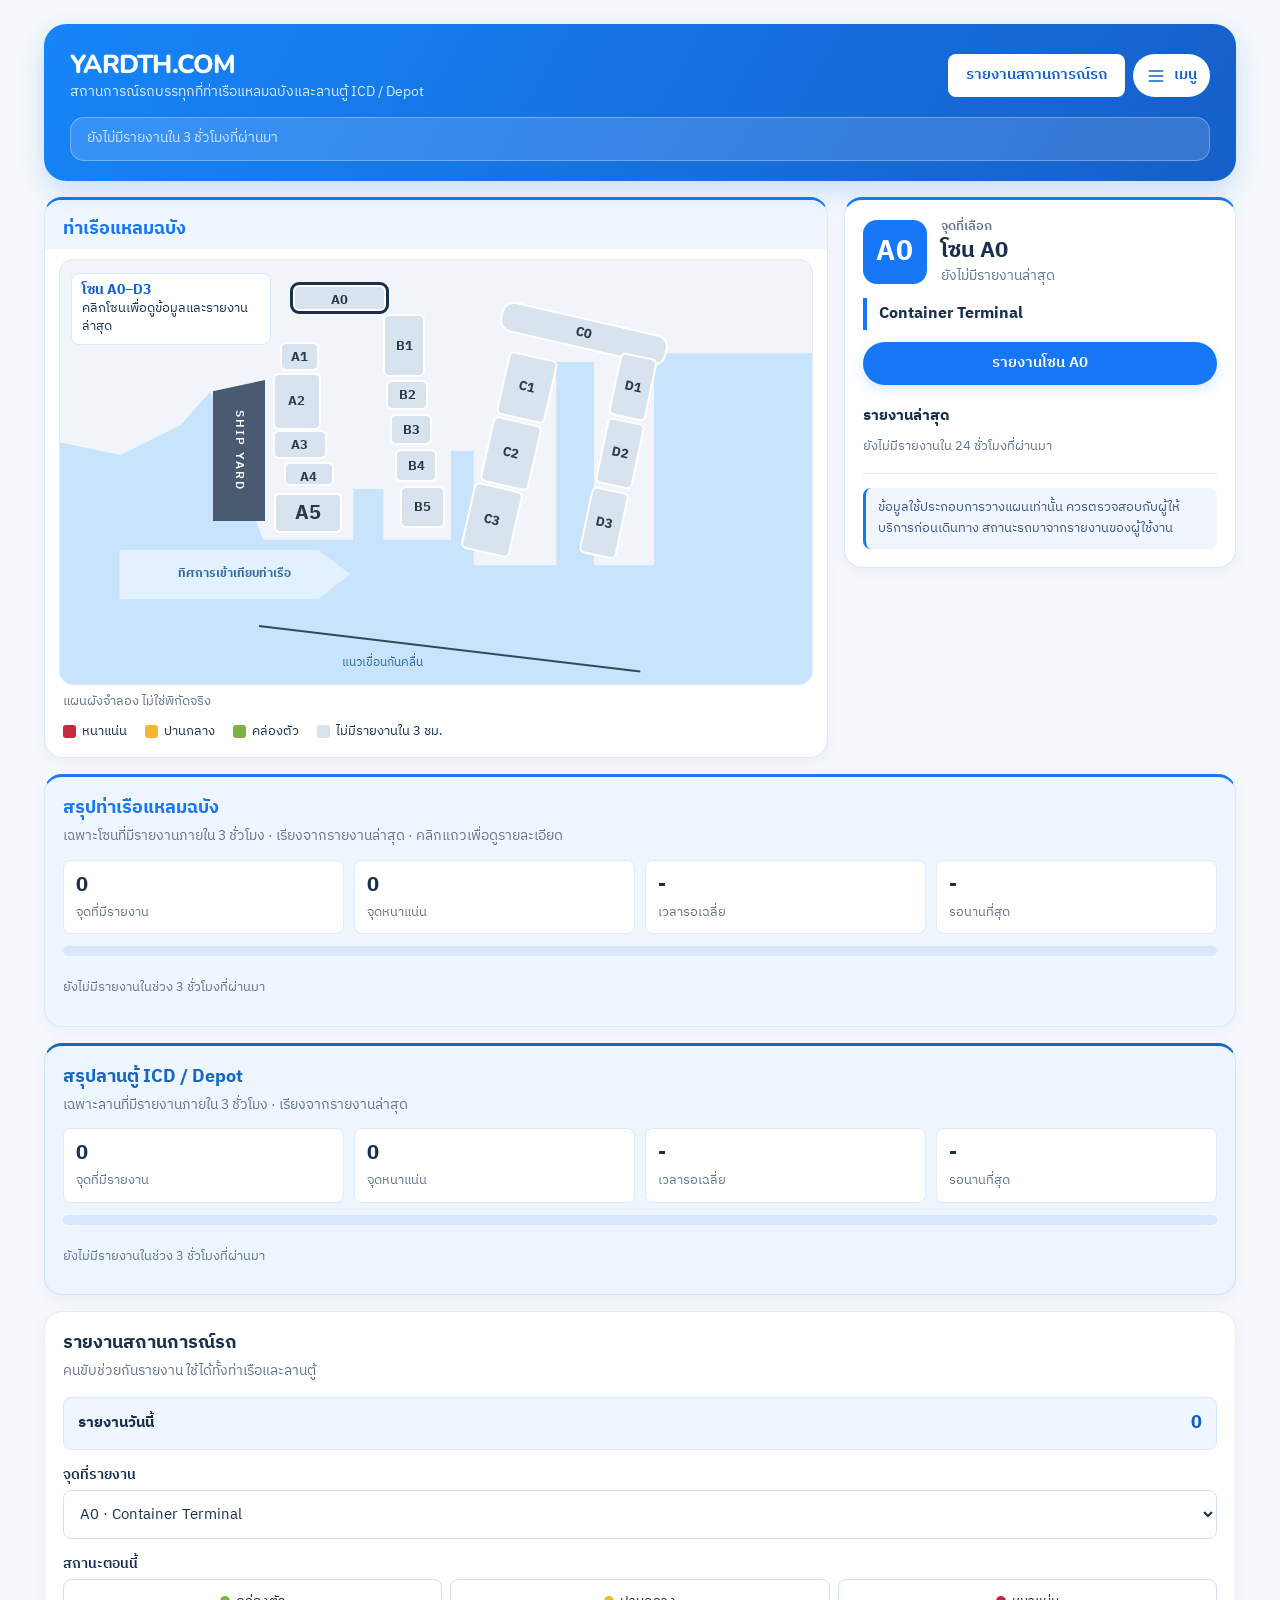
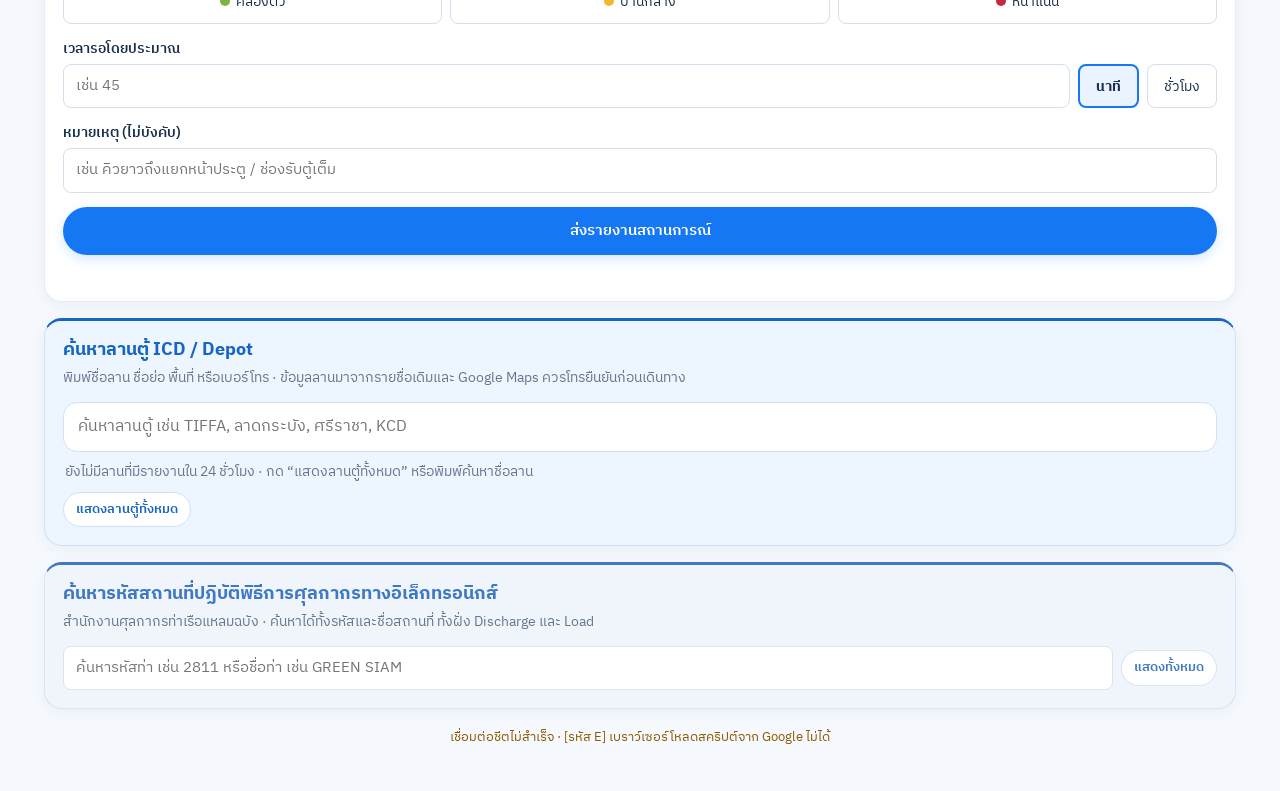
==== commit 268b06ea: "Rename TruckPort_Status_updated.html to index.html" ====
--- a/index.html
+++ b/index.html
@@ -4,10 +4,10 @@
 <meta charset="utf-8">
 <meta name="viewport" content="width=device-width,initial-scale=1">
 <meta name="theme-color" content="#1d5fd1">
-<link rel="preconnect" href="https://fonts.googleapis.com"><link rel="preconnect" href="https://fonts.gstatic.com" crossorigin><link href="https://fonts.googleapis.com/css2?family=IBM+Plex+Sans+Thai:wght@400;500;600;700&display=swap" rel="stylesheet">
+<link rel="preconnect" href="https://fonts.googleapis.com"><link rel="preconnect" href="https://fonts.gstatic.com" crossorigin><link href="https://fonts.googleapis.com/css2?family=IBM+Plex+Sans+Thai:wght@400;500;600;700&family=Nunito:wght@600;700;800&display=swap" rel="stylesheet">
 <title>YARDTH.COM - ท่าเรือและลานตู้คอนเทนเนอร์</title>
 <style>
-:root{--ink:#0c2340;--muted:#4f6a88;--line:rgba(29,95,209,.14);--accent:#1d5fd1;--accent-d:#164aa8;--clear:#2e9e5b;--busy:#f2b632;--jam:#d64545;--none:#d9e3ee;--glass:#fff;--glass-line:#fff;--shadow:0 10px 32px rgba(22,74,168,.14)}
+:root{--ink:#0c2340;--muted:#4f6a88;--line:rgba(29,95,209,.14);--accent:#1d5fd1;--accent-d:#164aa8;--clear:#7cb342;--busy:#f2b632;--jam:#c62840;--none:#d9e3ee;--glass:#fff;--glass-line:#fff;--shadow:0 10px 32px rgba(22,74,168,.14)}
 *{box-sizing:border-box}
 body{margin:0;min-height:100vh;color:var(--ink);font-family:"IBM Plex Sans Thai","Noto Sans Thai",Tahoma,sans-serif;font-size:15px;line-height:1.5;background:#fff}
 main{max-width:1200px;margin:auto;padding:20px}
@@ -44,7 +44,7 @@
 .maphint{position:absolute;left:1.5%;top:3%;width:26.5%;padding:7px 10px;border-radius:12px;background:rgba(255,255,255,.93);border:1px solid rgba(29,95,209,.2);box-shadow:0 4px 14px rgba(20,70,150,.12);font-size:12.5px;line-height:1.45;color:var(--ink);z-index:2;pointer-events:none}
 .maphint b{display:block;font-size:13.5px;color:var(--accent)}
 .zone{position:absolute;display:grid;place-items:center;background:var(--none);color:#2b3a47;font-family:inherit;font-size:13px;font-weight:700;border:2px solid #fff;border-radius:6px;cursor:pointer;padding:2px;min-width:28px;min-height:24px}
-.zone[data-status=clear]{background:var(--clear);color:#fff}
+.zone[data-status=clear]{background:var(--clear);color:#18304b}
 .zone[data-status=busy]{background:var(--busy);color:#2b2208}
 .zone[data-status=jam]{background:var(--jam);color:#fff}
 .zone:hover{outline:2px solid var(--ink);z-index:3}
@@ -61,7 +61,7 @@
 .details{padding:18px}
 .selhead{display:flex;align-items:center;gap:14px;margin:0 0 12px}
 .selbig{flex:none;min-width:64px;height:64px;padding:0 12px;border-radius:18px;display:grid;place-items:center;background:linear-gradient(135deg,#2f7df0,#1d5fd1);color:#fff;font-size:28px;font-weight:700;letter-spacing:.5px;box-shadow:0 6px 16px rgba(29,95,209,.3)}
-.selbig[data-st=clear]{background:var(--clear)}.selbig[data-st=busy]{background:var(--busy);color:#2b2208}.selbig[data-st=jam]{background:var(--jam)}
+.selbig[data-st=clear]{background:var(--clear);color:#18304b}.selbig[data-st=busy]{background:var(--busy);color:#2b2208}.selbig[data-st=jam]{background:var(--jam)}
 .seltext{min-width:0}.selkicker{font-size:12.5px;color:var(--muted);font-weight:600}
 .selhead h2{font-size:22px;margin:0;line-height:1.25}
 .selstatus{font-size:13.5px;color:var(--muted);margin-top:2px}
@@ -109,8 +109,8 @@
 tbody tr{cursor:pointer}tbody tr:hover{background:rgba(255,255,255,.7)}
 tr.flash{animation:flash 2.5s ease-out}@keyframes flash{0%,55%{background:#b9d8ff}100%{background:transparent}}
 /* report form */
-.report{margin-top:16px;display:block;max-width:640px}.report .card{padding:18px}.report h2{font-size:18px;margin:0 0 4px}
-.report-goal{margin:14px 0 8px;padding:12px 14px;background:rgba(255,255,255,.72);border:1px solid rgba(255,255,255,.9);border-radius:14px}.goal-top{display:flex;justify-content:space-between;gap:12px;align-items:center}.goal-top strong{font-size:18px;color:var(--accent);font-variant-numeric:tabular-nums}.goal-track{height:8px;border-radius:8px;background:rgba(29,95,209,.12);overflow:hidden;margin:8px 0 5px}.goal-track i{display:block;height:100%;width:0;background:linear-gradient(90deg,#2f7df0,#4cc3ff);border-radius:8px;transition:width .25s}.report-goal small{font-size:12px;color:var(--muted)}
+.report{margin-top:16px;display:block;max-width:none}.report .card{padding:18px}.report h2{font-size:18px;margin:0 0 4px}
+.report-today{margin:14px 0 8px;padding:12px 14px;background:rgba(255,255,255,.72);border:1px solid rgba(255,255,255,.9);border-radius:14px}.today-head{display:flex;justify-content:space-between;gap:12px;align-items:center}.today-head strong{font-size:18px;color:var(--accent);font-variant-numeric:tabular-nums}
 label{display:block;font-size:14px;font-weight:600;margin:14px 0 5px}
 select,input,textarea{width:100%;font:inherit;font-size:15px;padding:10px 12px;border:1px solid rgba(29,95,209,.28);border-radius:12px;background:rgba(255,255,255,.85);color:var(--ink)}
 select:focus,input:focus,textarea:focus,button:focus-visible,a:focus-visible{outline:2px solid var(--accent);outline-offset:1px}
@@ -175,10 +175,10 @@
 .map{border-color:#d8e0ea;border-radius:10px}
 .maphint{border-radius:8px;box-shadow:none}
 .selbig{background:#4b8bd2;border-radius:10px;box-shadow:none}
-.badge,.note,.report-goal,.kpi{border-radius:8px}
+.badge,.note,.report-today,.kpi{border-radius:8px}
 .note{background:#f6f8fb}
 .report .card{background:#f7fbff;border-color:#dceafb}
-.report-goal{border-color:#dfebf8;background:#edf6ff}
+.report-today{border-color:#dfebf8;background:#edf6ff}
 #icdDashboard{background:#f7fbff;border-color:#dce9f7}
 #icdDashboard h2{color:#386fa9}
 #icdDepots{background:#fbfdff;border-color:#dce9f7}
@@ -192,11 +192,88 @@
 .secondary{border-color:#c8d3e2;border-radius:8px;background:#fff}
 .secondary:hover{background:#eef6ff}
 .kpi{border-color:#dce8f5;background:#fff}
-.goal-track{border-radius:4px}.goal-track i{background:#6ea5df;border-radius:4px}
 select,input,textarea{border-color:#c8d8e8;border-radius:8px;background:#fff}
 .opts label{border-color:#c8d8e8;border-radius:8px;background:#fff}
 .opts label:has(input:checked){background:#eef4ff}
-button.go.sent{background:var(--clear);box-shadow:none}
+button.go.sent{background:var(--clear);box-shadow:none;color:#18304b}
+/* Distinct but coordinated colors for each system */
+#portSystem,#portDashboard{--system-color:#1677f5;--system-soft:#eff6ff;--system-line:#d7e8ff}
+#icdDashboard,#icdDepots{--system-color:#1766c2;--system-soft:#edf5ff;--system-line:#cfe0f8}
+#customsCodes{--system-color:#3f79c4;--system-soft:#f0f5fc;--system-line:#d8e4f2}
+#portSystem>.card,#portDashboard,#icdDashboard,#icdDepots,#customsCodes{border-color:var(--system-line);border-top:3px solid var(--system-color)}
+#portSystem>.card:first-child,#portDashboard{background:var(--system-soft)}
+#portSystem .cardhead{background:var(--system-soft)}
+#portSystem .cardhead h2,#portDashboard h2{color:var(--system-color)}
+#icdDashboard,#icdDepots{background:var(--system-soft)}
+#icdDashboard h2,#icdDepots .section-head h2{color:var(--system-color)}
+#icdDepots .section-head{background:var(--system-soft)}
+#icdDepots input{border-color:var(--system-line)}
+#icdDepots input:focus{outline-color:var(--system-color)}
+#icdDepots .depot{border-color:var(--system-line);border-left:4px solid var(--system-color);background:#fff}
+#icdDepots .depot:hover{background:var(--system-soft)}
+#icdDepots .depot[data-st=jam]{border-left-color:var(--jam)}
+#icdDepots .depot[data-st=busy]{border-left-color:var(--busy)}
+#icdDepots .depot[data-st=clear]{border-left-color:var(--clear)}
+#icdDepots .secondary{border-color:var(--system-line);color:var(--system-color)}
+#icdDepots .secondary:hover{background:var(--system-soft)}
+#customsCodes{background:var(--system-soft)}
+#customsCodes .section-head{background:var(--system-soft)}
+#customsCodes .section-head h2{color:var(--system-color)}
+#customsCodes input{border-color:var(--system-line)}
+#customsCodes input:focus{outline-color:var(--system-color)}
+#customsCodes .secondary{border-color:var(--system-line);color:var(--system-color)}
+#customsCodes .secondary:hover{background:var(--system-soft)}
+#customsCodes .code-side{border-color:var(--system-line)}
+#customsCodes .code-side h3{background:var(--system-soft);color:var(--system-color)}
+#customsCodes .code-main{color:var(--system-color);border-color:var(--system-line)}
+/* Fastwork-inspired blue palette */
+:root{--ink:#18304b;--muted:#65758b;--line:#e1e9f2;--accent:#1677f5;--accent-d:#0f5fce;--clear:#7cb342;--glass-line:#e4ebf3;--shadow:0 10px 28px rgba(24,48,75,.08)}
+.hero h1{font-family:"Nunito","IBM Plex Sans Thai",Tahoma,sans-serif;font-weight:800;letter-spacing:-.035em}
+body{background:#f5f8fc}
+main{max-width:1240px;padding:24px}
+.hero{padding:24px 26px 20px;border:0;border-radius:22px;background:linear-gradient(120deg,#1685f8,#155fc9);color:#fff;box-shadow:0 10px 26px rgba(22,119,245,.2)}
+.hero h1,.hero .muted{color:#fff}
+.hero .muted{opacity:.86}
+.summary{border:1px solid rgba(255,255,255,.3);border-radius:14px;background:rgba(255,255,255,.14);color:#fff}
+.summary .muted{color:#e8f3ff}
+.card{border-color:#e5ebf2;border-radius:18px;box-shadow:0 4px 16px rgba(24,48,75,.045)}
+#portSystem>.card:first-child{background:#fff}
+#portSystem .cardhead{background:#eff6ff}
+#portSystem .cardhead h2,#portDashboard h2,#icdDashboard h2,#icdDepots .section-head h2,#customsCodes .section-head h2{color:var(--system-color)}
+#portSystem .details{border-top-color:#1677f5}
+.map{background:#f1f5fa;border-color:#e2e9f1;border-radius:14px}
+.sea{background:#c8e3fc}
+.arrow{background:#e2f0ff;color:#326b9e}
+.wavelabel{color:#326b9e}
+.maphint{border-color:#d7e8ff;background:rgba(255,255,255,.96)}
+.maphint b{color:#0f5fce}
+.selbig{background:#1677f5;border-radius:14px}
+.banner{border-left-color:#1677f5}
+.note{border-left-color:#1677f5;background:#f1f6fc}
+.btn,button.go{background:#1677f5;border-radius:999px;box-shadow:0 4px 12px rgba(22,119,245,.18)}
+.btn:hover,button.go:hover{background:#0f5fce}
+.hero .btn{background:#fff;color:#0f5fce;box-shadow:none}
+.hero .btn:hover{background:#edf5ff}
+.menu-toggle{border-color:rgba(255,255,255,.6);border-radius:999px;color:#0f5fce}
+.menu-toggle:hover,.menu-toggle[aria-expanded=true]{background:#edf5ff}
+.system-menu{border-color:#dce6f1;border-radius:14px;box-shadow:0 12px 28px rgba(24,48,75,.14)}
+.system-menu a{border-radius:10px;color:#245f9f}
+.system-menu a:hover,.system-menu a:focus-visible{background:#edf5ff;color:#124d91}
+.secondary{border-color:#cfe0f1;border-radius:999px;color:#1766c2}
+.secondary:hover{background:#edf5ff}
+.report .card{background:#fff;border-color:#e4ebf3}
+.report-today{border-color:#d7e8ff;background:#eff6ff}
+.today-head strong{color:#0f5fce}
+.kpi{border-color:#e1e9f2}
+.opts label:has(input:checked){border-color:#1677f5;background:#eaf3ff}
+select,input,textarea,.opts label{border-color:#d4e0ed}
+select:focus,input:focus,textarea:focus,button:focus-visible,a:focus-visible{outline-color:#1677f5}
+#icdDepots .depot{border-radius:14px}
+#icdDepots .depot:hover{background:#f1f6fc}
+#icdDepots .secondary,#customsCodes .secondary{color:var(--system-color)}
+#customsCodes .code-side{border-radius:12px}
+@media(max-width:680px){main{padding:14px}.hero{padding:18px}}
+@media(min-width:821px){#panel{max-height:min(480px,calc(100vh - 24px))}}
 </style>
 </head>
 <body>
@@ -255,7 +332,7 @@
 <div class="report" id="reportAnchor">
   <section class="card">
     <h2>รายงานสถานการณ์รถ</h2><div class="muted">คนขับช่วยกันรายงาน ใช้ได้ทั้งท่าเรือและลานตู้</div>
-    <div class="report-goal"><div class="goal-top"><b>รายงานวันนี้</b><strong id="reportCount">0 / 350</strong></div><div class="goal-track"><i id="reportGoalBar"></i></div><small id="reportGoalText">เป้าหมาย 350 รายงานต่อวัน</small></div>
+    <div class="report-today"><div class="today-head"><b>รายงานวันนี้</b><strong id="reportCount">0</strong></div></div>
     <label for="rzone">จุดที่รายงาน</label><select id="rzone"></select>
     <label>สถานะตอนนี้</label>
     <div class="opts"><label><input type="radio" name="st" value="clear"><span><i class="dot clear"></i>คล่องตัว</span></label><label><input type="radio" name="st" value="busy"><span><i class="dot busy"></i>ปานกลาง</span></label><label><input type="radio" name="st" value="jam"><span><i class="dot jam"></i>หนาแน่น</span></label></div>
@@ -310,7 +387,6 @@
 const SHEETS_WEB_APP_URL = 'https://script.google.com/macros/s/AKfycbxXSvarIsgLIngnlxxnCY_GwxZOY-gi6cv1eDTyA4MNUYghQq8GYHbVGaHZ9cNsll7inw/exec';
 const SHEET_POLL_MS = 30000;
 let pollFails = 0;
-const DAILY_GOAL = 350;
 
 
 const DEFAULT_PORT_TYPES = {
@@ -682,7 +758,7 @@
 }
 function dots(){
   document.querySelectorAll('.zone').forEach(b=>{const r=latest(b.dataset.zone);if(r)b.dataset.status=r.status;else b.removeAttribute('data-status');});
-  renderDepots();dashboard('port');dashboard('icd');updateReportGoal();summary();
+  renderDepots();dashboard('port');dashboard('icd');updateReportCount();summary();
 }
 
 function setupSelect(){
@@ -732,12 +808,10 @@
   PORT_TYPES=nextTypes;FACILITIES=nextFacilities;REMOTE_LOCATIONS=nextRemote;
   setupSelect();renderDepots();
 }
-function updateReportGoal(){
+function updateReportCount(){
   const now=new Date();const start=new Date(now.getFullYear(),now.getMonth(),now.getDate()).getTime();
   const count=(cloudReady?cloudReports:[]).filter(r=>r.t>=start&&r.t<=Date.now()).length;
-  if($('reportCount'))$('reportCount').textContent=count+' / '+DAILY_GOAL;
-  if($('reportGoalBar'))$('reportGoalBar').style.width=Math.min(100,count/DAILY_GOAL*100)+'%';
-  if($('reportGoalText'))$('reportGoalText').textContent=count>=DAILY_GOAL?'ถึงเป้าหมาย '+DAILY_GOAL+' รายงานต่อวันแล้ว ขอบคุณที่ช่วยกันรายงาน':'เป้าหมาย '+DAILY_GOAL+' รายงานต่อวัน';
+  if($('reportCount'))$('reportCount').textContent=count;
 }
 let sendTimer=null;
 function markSent(){
@@ -787,7 +861,7 @@
     finish();
     $('syncStatus').className='sync-state online';
     $('syncStatus').textContent='เชื่อมต่อแล้ว อัปเดต '+new Date(lastSyncAt).toLocaleTimeString('th-TH');
-    dots();render(cur);updateReportGoal();
+    dots();render(cur);updateReportCount();
     if(confirmedReport)setMessage('บันทึกรายงานลง Google Sheets สำเร็จแล้ว','ok');
     Object.keys(pendingSentAt).forEach(id=>{if(Date.now()-pendingSentAt[id]>20000){delete pendingSentAt[id];pendingIds.delete(id);if($('msg').textContent.includes('กำลังส่ง'))setMessage('ยังไม่พบรายงานใน Google Sheets · ตรวจสอบ Executions ของ Apps Script','err');}});
   };
@@ -812,7 +886,7 @@
   if(!writeLocal(local)){setMessage('พื้นที่จัดเก็บในเบราว์เซอร์เต็ม ไม่สามารถบันทึกรายงานได้','err');return;}
   document.querySelectorAll('input[name="st"]').forEach(el=>el.checked=false);$('rnote').value='';$('rwait').value='';
   if(SHEETS_WEB_APP_URL){setMessage('รับรายงานแล้ว · กำลังส่งไปบันทึกใน Google Sheets…','ok');sendToSheets(report);}else{setMessage('บันทึกรายงานในเบราว์เซอร์นี้แล้ว · ยังไม่ได้เชื่อม Google Sheets','ok');}
-  dots();render(z);updateReportGoal();markSent();goSummary(z);
+  dots();render(z);updateReportCount();markSent();goSummary(z);
 }
 
 // Events
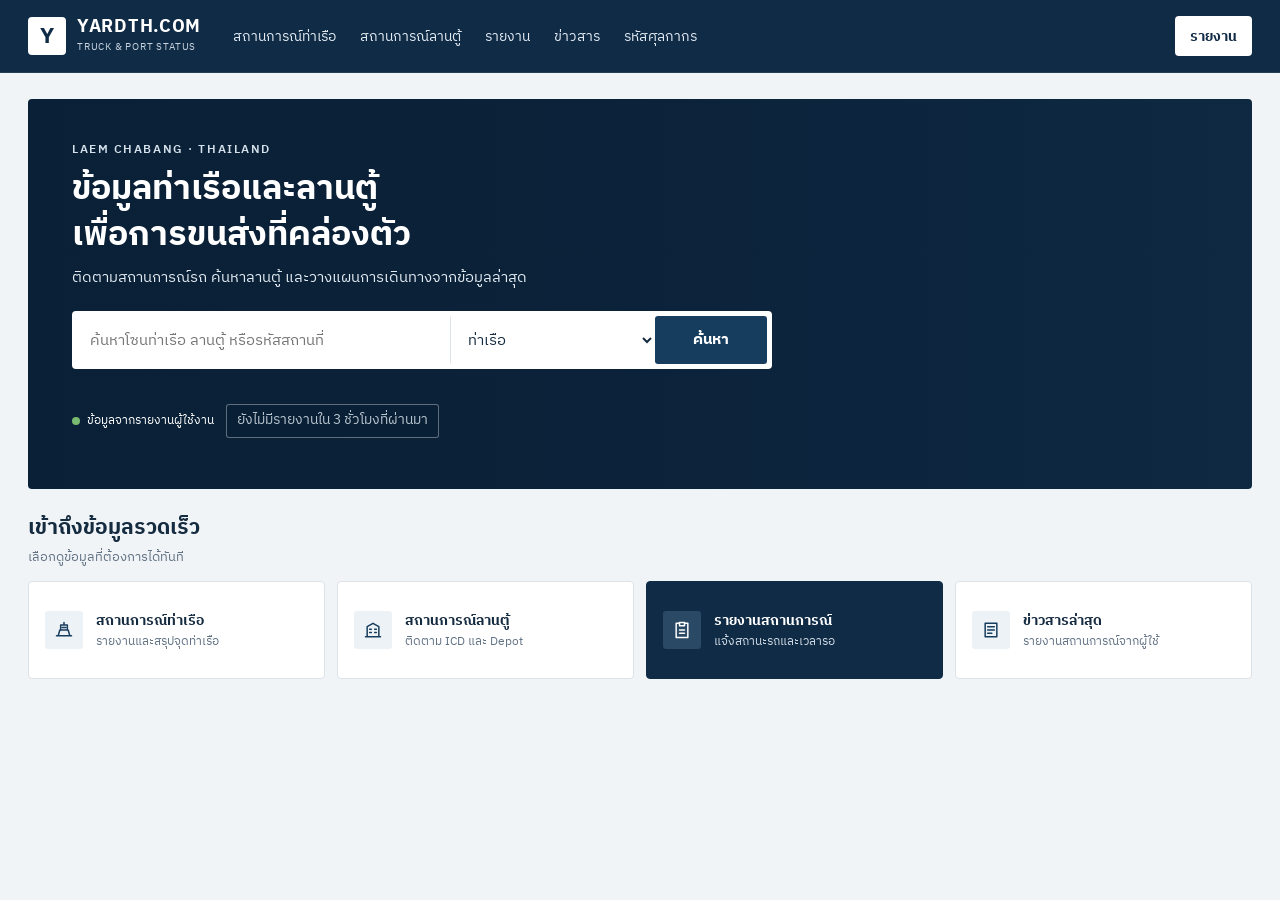
==== commit 8f1aabec: "Rename TruckPort_Status_updated.html to index.html" ====
--- a/index.html
+++ b/index.html
@@ -228,6 +228,8 @@
 #customsCodes .code-main{color:var(--system-color);border-color:var(--system-line)}
 /* Fastwork-inspired blue palette */
 :root{--ink:#18304b;--muted:#65758b;--line:#e1e9f2;--accent:#1677f5;--accent-d:#0f5fce;--clear:#7cb342;--glass-line:#e4ebf3;--shadow:0 10px 28px rgba(24,48,75,.08)}
+/* Homepage refresh */
+:root{--ink:#152b40;--muted:#617284;--line:#dce3e9;--accent:#173d5e;--accent-d:#102b46;--glass-line:#dce3e9;--shadow:none}
 .hero h1{font-family:"Nunito","IBM Plex Sans Thai",Tahoma,sans-serif;font-weight:800;letter-spacing:-.035em}
 body{background:#f5f8fc}
 main{max-width:1240px;padding:24px}
@@ -274,36 +276,155 @@
 #customsCodes .code-side{border-radius:12px}
 @media(max-width:680px){main{padding:14px}.hero{padding:18px}}
 @media(min-width:821px){#panel{max-height:min(480px,calc(100vh - 24px))}}
+/* Homepage refresh */
+body{background:#f1f4f7;color:#152b40}
+main{max-width:1280px;padding:26px 28px 48px}
+.site-header{position:sticky;top:0;z-index:500;background:#102b46;color:#fff;border-bottom:1px solid #263f56}
+.site-head-inner{max-width:1280px;min-height:72px;margin:auto;padding:0 28px;display:flex;align-items:center;gap:32px}
+.brand{display:flex;align-items:center;gap:11px;color:#fff;text-decoration:none;flex:none}
+.brand-mark{width:38px;height:38px;display:grid;place-items:center;background:#fff;color:#102b46;font-size:22px;font-weight:800;border-radius:4px}
+.brand-name{display:block;font-size:18px;line-height:1.15;font-weight:800;letter-spacing:.04em}
+.brand-caption{display:block;margin-top:3px;color:#c6d3de;font-size:10px;letter-spacing:.08em}
+.primary-nav{display:flex;align-items:center;gap:24px;flex:1}
+.primary-nav a{color:#e3ebf2;text-decoration:none;font-size:14px;white-space:nowrap}
+.primary-nav a:hover,.primary-nav a:focus-visible{color:#fff;text-decoration:underline;text-underline-offset:5px}
+.head-actions{position:relative;margin-left:auto;display:flex;align-items:center;gap:10px}
+.header-report{display:inline-flex;align-items:center;justify-content:center;min-height:40px;padding:0 15px;background:#fff;color:#102b46;border-radius:4px;text-decoration:none;font-size:14px;font-weight:700;white-space:nowrap}
+.header-report:hover{background:#e8eef3}
+.menu-toggle{display:none;border:1px solid #698096;background:transparent;color:#fff;border-radius:4px}
+.system-menu{top:calc(100% + 10px);background:#fff}
+.hero{min-height:390px;margin:0 0 24px;padding:42px 44px 26px;border:0;border-radius:4px;color:#fff;background-color:#102b46;background-image:linear-gradient(90deg,rgba(9,31,53,.9) 0%,rgba(9,31,53,.75) 47%,rgba(9,31,53,.2) 100%),url("https://images.unsplash.com/photo-1494412519320-aa613dfb7738?auto=format&fit=crop&w=2000&q=85");background-position:center 48%;background-size:cover;box-shadow:none}
+.hero h1{max-width:680px;margin:8px 0 8px;color:#fff;font-family:"IBM Plex Sans Thai",Tahoma,sans-serif;font-size:34px;letter-spacing:0;font-weight:700;line-height:1.35}
+.hero-kicker{font-size:12px;font-weight:600;letter-spacing:.13em;color:#d4e0ea}
+.hero-copy{max-width:710px}
+.hero-copy>p{margin:0 0 22px;color:#e3ebf2;font-size:15px}
+.quick-search{display:grid;grid-template-columns:minmax(0,1fr) 205px 112px;gap:0;max-width:700px;padding:5px;background:#fff;border-radius:4px}
+.quick-search input,.quick-search select{height:48px;min-width:0;margin:0;padding:0 13px;border:0;border-radius:2px;background:#fff;color:#152b40}
+.quick-search select{border-left:1px solid #dce3e9}
+.quick-search button{border:0;border-radius:3px;background:#173d5e;color:#fff;font:inherit;font-weight:700;cursor:pointer}
+.quick-search button:hover{background:#0d2b46}
+.quick-search-message{min-height:20px;margin-top:5px;color:#fff;font-size:13px}
+.hero-status{display:flex;align-items:center;gap:12px;margin-top:10px}
+.live-label{display:inline-flex;align-items:center;gap:7px;color:#fff;font-size:12px;white-space:nowrap}
+.live-label i{width:8px;height:8px;border-radius:50%;background:#79ba70}
+.summary{min-height:34px;padding:5px 10px;border:1px solid rgba(255,255,255,.35);border-radius:3px;background:rgba(9,31,53,.52);color:#fff;font-size:12px}
+.summary .muted{color:#d5e0e8}
+.summary .dot{width:8px;height:8px}
+.content-heading{margin:0 0 14px}
+.content-heading h2{margin:0 0 3px;color:#152b40;font-size:21px}
+.content-heading p{margin:0;color:#617284;font-size:13px}
+.shortcuts{margin:0 0 28px}
+.shortcut-grid{display:grid;grid-template-columns:repeat(4,minmax(0,1fr));gap:12px}
+.shortcut{min-height:98px;display:flex;align-items:center;gap:13px;padding:16px;background:#fff;border:1px solid #dce3e9;border-radius:4px;color:#152b40;text-decoration:none}
+.shortcut:hover{border-color:#8298aa;background:#f8fafb}
+.shortcut-emphasis{background:#102b46;border-color:#102b46;color:#fff}
+.shortcut-emphasis .shortcut-icon{background:#294965;color:#fff}
+.shortcut.shortcut-emphasis small{color:#d0dbe4}
+.shortcut-emphasis:hover{background:#173a57;border-color:#173a57;color:#fff}
+.shortcut-icon{width:38px;height:38px;flex:none;display:grid;place-items:center;background:#edf2f6;color:#173d5e;border-radius:3px}
+.shortcut-icon svg{width:20px;height:20px;fill:none;stroke:currentColor;stroke-width:1.8;stroke-linecap:round;stroke-linejoin:round}
+.shortcut strong{display:block;font-size:14px}
+.shortcut small{display:block;margin-top:2px;color:#617284;font-size:12px}
+.layout{grid-template-columns:minmax(0,1.55fr) minmax(290px,.85fr);gap:14px}
+.card{border:1px solid #dce3e9;border-radius:4px;box-shadow:none}
+.layout>.card:first-child,#portDashboard,#icdDashboard,#icdDepots,#customsCodes,.report .card{background:#fff;border-color:#dce3e9}
+.layout>.card:first-child .cardhead,#icdDepots .section-head,#customsCodes .section-head{background:#f5f7f9}
+.cardhead,.section-head,.section-body,.details,.dash,.report .card{border-radius:0}
+.cardhead{padding:16px 18px 4px}
+.cardhead h2,.dash h2,.section-head h2,.report h2{color:#152b40!important}
+.map{min-width:560px;border-radius:3px}
+.selbig{border-radius:3px;background:#173d5e}
+.banner{border-left-color:#173d5e}
+.btn,button.go,.row a.mapbtn{border-radius:3px;background:#173d5e;box-shadow:none}
+.btn:hover,button.go:hover{background:#102b46}
+.secondary{border-radius:3px;color:#173d5e}
+.details .btn{width:auto;display:block}
+.note{border-radius:3px;background:#f4f6f8}
+.dash{margin-top:14px;padding:18px}
+.kpi{border-color:#dce3e9;border-radius:3px;background:#f7f9fa}
+.bar{border-radius:2px}
+.report-today,.depot,.code-side,.code-side h3,.modal-box{border-radius:3px}
+.depot{border-color:#dce3e9;background:#fff}
+.depot:hover{background:#f5f7f9}
+.report .card{border-radius:4px}
+.latest-news{margin-top:14px;padding:20px;background:#fff}
+.news-grid{display:grid;grid-template-columns:repeat(2,minmax(0,1fr));gap:0 22px}
+.news-item{display:grid;grid-template-columns:92px minmax(0,1fr);gap:12px;padding:14px 0;border-bottom:1px solid #e3e8ed}
+.news-date{color:#617284;font-size:12px}
+.news-category{display:inline-block;margin-top:4px;padding:2px 6px;background:#eef2f5;color:#42596d;font-size:11px}
+.news-title{margin:0 0 3px;color:#152b40;font-size:14px;font-weight:700}
+.news-summary{margin:0;color:#617284;font-size:13px;overflow-wrap:anywhere}
+.news-open{display:inline-block;margin-top:4px;color:#173d5e;font-size:12px;font-weight:600;text-decoration:none}
+.news-empty{padding:16px 0;color:#617284;font-size:13px}
+.quick-search input:focus,.quick-search select:focus{outline:2px solid #92b5cf;outline-offset:-2px}
+@media(max-width:1000px){.site-head-inner{gap:16px}.primary-nav{display:none}.menu-toggle{display:inline-flex}.shortcut-grid{grid-template-columns:repeat(2,minmax(0,1fr))}}
+@media(max-width:760px){.site-head-inner{min-height:64px;padding:0 18px}.header-report{min-height:38px;padding:0 10px;font-size:12px}.hero{min-height:0;padding:30px 24px 20px}.hero h1{font-size:28px}.hero-status{align-items:flex-start;flex-direction:column;gap:6px}.layout{grid-template-columns:1fr}}
+@media(max-width:600px){main{padding:18px 14px 36px}.site-head-inner{gap:10px;padding:0 12px}.head-actions{gap:6px}.brand-mark{width:34px;height:34px}.brand-name{font-size:16px}.brand-caption{font-size:9px}.header-report{max-width:90px;min-height:36px;padding:0 6px;font-size:11px;white-space:nowrap;line-height:1.2;text-align:center}.menu-toggle{gap:5px;padding:7px 8px;font-size:12px}.hero{padding:24px 16px 18px;background-position:60% center}.hero h1{font-size:24px}.hero-copy>p{font-size:13px}.quick-search{grid-template-columns:minmax(0,1fr) 104px;gap:4px;padding:4px}.quick-search input{grid-column:1/-1}.quick-search select{border:1px solid #dce3e9}.quick-search input,.quick-search select{height:42px}.quick-search button{min-height:42px}.summary{gap:4px 10px}.content-heading h2{font-size:19px}.shortcut-grid{gap:8px}.shortcut{min-height:86px;padding:10px;gap:8px}.shortcut-icon{width:32px;height:32px}.shortcut strong{font-size:12px}.shortcut small{font-size:11px}.news-grid{grid-template-columns:1fr}.news-item{grid-template-columns:78px minmax(0,1fr);gap:8px}.latest-news{padding:14px}.map{min-width:560px}}
+@media(prefers-reduced-motion:reduce){.shortcut,.primary-nav a{scroll-behavior:auto}}
+@media(max-width:600px){
+  .mapwrap{overflow:visible}
+  .map{display:grid;grid-template-columns:repeat(6,minmax(0,1fr));gap:7px;min-width:0;width:auto;aspect-ratio:auto;margin:8px 10px 4px;padding:10px}
+  .map .sea,.map .ship,.map .arrow,.map .wave,.map .wavelabel{display:none}
+  .map .maphint{position:static;grid-column:1/-1;width:auto;margin:0 0 2px;padding:8px 10px;box-shadow:none}
+  .map .zone{position:static;left:auto;top:auto;width:auto;height:44px;min-width:0;min-height:44px;padding:4px 2px;border:1px solid #fff;border-radius:3px;transform:none;font-size:12px}
+  .map .zone.a5{font-size:16px}
+}
+body.home-page main>.content-heading,body.home-page #portSystem,body.home-page #portDashboard,body.home-page #icdDashboard,body.home-page #latestNews,body.home-page #reportAnchor,body.home-page #icdDepots,body.home-page #customsCodes,body.home-page main>.muted[style*="text-align:center"]{display:none!important}
 </style>
 </head>
-<body>
-<main>
-<section class="hero">
-<header class="head">
-  <div><h1>YARDTH.COM</h1><div class="muted">สถานการณ์รถบรรทุกที่ท่าเรือแหลมฉบังและลานตู้ ICD / Depot</div></div>
-  <div class="head-actions">
-    <a class="btn" href="#reportAnchor">รายงานสถานการณ์รถ</a>
-    <button class="menu-toggle" id="systemMenuToggle" type="button" aria-expanded="false" aria-controls="systemMenu" aria-label="เปิดเมนูระบบ">
-      <svg viewBox="0 0 24 24" aria-hidden="true"><path d="M4 6h16M4 12h16M4 18h16"></path></svg><span>เมนู</span>
-    </button>
-    <nav class="system-menu" id="systemMenu" aria-label="เมนูระบบ" hidden>
-      <a href="#portSystem">แผนที่ท่าเรือ</a>
-      <a href="#portDashboard">สรุปท่าเรือ</a>
-      <a href="#icdDashboard">สรุปลานตู้</a>
-      <a href="#reportAnchor">รายงานสถานการณ์รถ</a>
-      <a href="#icdDepots">ค้นหาลานตู้</a>
-      <a href="#customsCodes">ค้นหารหัสสถานที่</a>
+<body class="home-page">
+<header class="site-header">
+  <div class="site-head-inner">
+    <a class="brand" href="#top" aria-label="YARDTH.COM หน้าหลัก"><span class="brand-mark" aria-hidden="true">Y</span><span><span class="brand-name">YARDTH.COM</span><span class="brand-caption">TRUCK &amp; PORT STATUS</span></span></a>
+    <nav class="primary-nav" aria-label="เมนูหลัก">
+      <a href="YardTH_Port.html">สถานการณ์ท่าเรือ</a><a href="YardTH_ICD.html">สถานการณ์ลานตู้</a><a href="YardTH_Report.html">รายงาน</a><a href="YardTH_News.html">ข่าวสาร</a><a href="YardTH_Customs.html">รหัสศุลกากร</a>
     </nav>
+    <div class="head-actions">
+      <a class="header-report" href="YardTH_Report.html">รายงาน</a>
+      <button class="menu-toggle" id="systemMenuToggle" type="button" aria-expanded="false" aria-controls="systemMenu" aria-label="เปิดเมนูระบบ">
+        <svg viewBox="0 0 24 24" aria-hidden="true"><path d="M4 6h16M4 12h16M4 18h16"></path></svg><span>เมนู</span>
+      </button>
+      <nav class="system-menu" id="systemMenu" aria-label="เมนูระบบ" hidden>
+        <a href="YardTH_Port.html">สถานการณ์ท่าเรือ</a><a href="YardTH_ICD.html">สถานการณ์ลานตู้</a>
+        <a href="YardTH_Report.html">รายงานสถานการณ์</a><a href="YardTH_News.html">ข่าวสารล่าสุด</a><a href="YardTH_Customs.html">ค้นหารหัสศุลกากร</a>
+      </nav>
+    </div>
   </div>
 </header>
-<div class="summary" id="summary"></div>
+<main>
+<section class="hero" id="top">
+  <div class="hero-copy">
+    <div class="hero-kicker">LAEM CHABANG · THAILAND</div>
+    <h1>ข้อมูลท่าเรือและลานตู้<br>เพื่อการขนส่งที่คล่องตัว</h1>
+    <p>ติดตามสถานการณ์รถ ค้นหาลานตู้ และวางแผนการเดินทางจากข้อมูลล่าสุด</p>
+    <form class="quick-search" id="quickSearchForm">
+      <input id="quickSearchInput" type="search" placeholder="ค้นหาโซนท่าเรือ ลานตู้ หรือรหัสสถานที่" aria-label="ค้นหาสถานการณ์">
+      <select id="quickSearchType" aria-label="ประเภทการค้นหา">
+        <option value="port">ท่าเรือ</option><option value="icd">ลานตู้</option><option value="customs">ศุลกากร</option>
+      </select>
+      <button type="submit">ค้นหา</button>
+    </form>
+    <div class="quick-search-message" id="quickSearchMessage" aria-live="polite"></div>
+    <div class="hero-status"><span class="live-label"><i></i>ข้อมูลจากรายงานผู้ใช้งาน</span><div class="summary" id="summary"></div></div>
+  </div>
 </section>
 
+<section class="shortcuts" aria-labelledby="shortcutHeading">
+  <div class="content-heading"><h2 id="shortcutHeading">เข้าถึงข้อมูลรวดเร็ว</h2><p>เลือกดูข้อมูลที่ต้องการได้ทันที</p></div>
+  <div class="shortcut-grid">
+    <a class="shortcut" href="YardTH_Port.html"><span class="shortcut-icon"><svg viewBox="0 0 24 24" aria-hidden="true"><path d="M3 19h18M5 19l2-7h10l2 7M8 12V6h8v6M10 9h4M12 3v3"></path></svg></span><span><strong>สถานการณ์ท่าเรือ</strong><small>รายงานและสรุปจุดท่าเรือ</small></span></a>
+    <a class="shortcut" href="YardTH_ICD.html"><span class="shortcut-icon"><svg viewBox="0 0 24 24" aria-hidden="true"><path d="M3 20h18M5 20V8l7-4 7 4v12M8 11h2m4 0h2m-8 4h2m4 0h2"></path></svg></span><span><strong>สถานการณ์ลานตู้</strong><small>ติดตาม ICD และ Depot</small></span></a>
+    <a class="shortcut shortcut-emphasis" href="YardTH_Report.html"><span class="shortcut-icon"><svg viewBox="0 0 24 24" aria-hidden="true"><path d="M8 4H5v17h14V4h-3M9 3h6v4H9zM9 12h6M9 16h6"></path></svg></span><span><strong>รายงานสถานการณ์</strong><small>แจ้งสถานะรถและเวลารอ</small></span></a>
+    <a class="shortcut" href="YardTH_News.html"><span class="shortcut-icon"><svg viewBox="0 0 24 24" aria-hidden="true"><path d="M5 4h14v16H5zM8 8h8M8 12h8m-8 4h5"></path></svg></span><span><strong>ข่าวสารล่าสุด</strong><small>รายงานสถานการณ์จากผู้ใช้</small></span></a>
+  </div>
+</section>
+
+<div class="content-heading"><h2>ภาพรวมสถานการณ์</h2><p>สถานะท่าเรือ ลานตู้ และรายงานล่าสุดจากผู้ใช้งาน</p></div>
 <div class="layout" id="portSystem">
   <section class="card">
     <div class="cardhead"><h2>ท่าเรือแหลมฉบัง</h2></div>
     <div class="mapwrap"><div class="map" aria-label="แผนผังจำลองท่าเรือแหลมฉบัง">
-      <div class="maphint"><b>โซน A0–D3</b>คลิกโซนเพื่อดูข้อมูลและรายงานล่าสุด</div>
+      <div class="maphint"><b>โซน A0–D3</b>แตะหรือคลิกโซนเพื่อดูข้อมูลและรายงานล่าสุด</div>
       <div class="sea"></div><div class="ship">SHIP YARD</div>
       <button class="zone yellow a0" data-zone="A0">A0</button><button class="zone blue a1" data-zone="A1">A1</button><button class="zone orange a2" data-zone="A2">A2</button><button class="zone orange a3" data-zone="A3">A3</button><button class="zone green a4" data-zone="A4">A4</button><button class="zone blue a5" data-zone="A5">A5</button>
       <button class="zone yellow b1" data-zone="B1">B1</button><button class="zone yellow b2" data-zone="B2">B2</button><button class="zone yellow b3" data-zone="B3">B3</button><button class="zone yellow b4" data-zone="B4">B4</button><button class="zone yellow b5" data-zone="B5">B5</button>
@@ -327,6 +448,11 @@
 <section class="card dash" id="icdDashboard">
   <h2>สรุปลานตู้ ICD / Depot</h2><div class="muted">เฉพาะลานที่มีรายงานภายใน 3 ชั่วโมง · เรียงจากรายงานล่าสุด</div>
   <div class="kpis" id="icdKpi"></div><div class="bar" id="icdBar"></div><div class="tw" id="icdTable"></div>
+</section>
+
+<section class="card latest-news" id="latestNews" aria-labelledby="latestNewsHeading">
+  <div class="content-heading"><h2 id="latestNewsHeading">ข่าวสารล่าสุด</h2><p>อัปเดตจากรายงานสถานการณ์ของผู้ใช้งานใน 24 ชั่วโมงล่าสุด</p></div>
+  <div class="news-grid" id="latestNewsList"></div>
 </section>
 
 <div class="report" id="reportAnchor">
@@ -756,9 +882,17 @@
   ALL_ZONES.forEach(z=>{const r=latest(z);if(r&&LABEL[r.status]){c[r.status]++;n++;}});
   $('summary').innerHTML=n?'<span><i class="dot jam"></i>หนาแน่น '+c.jam+'</span><span><i class="dot busy"></i>ปานกลาง '+c.busy+'</span><span><i class="dot clear"></i>คล่องตัว '+c.clear+'</span><span class="muted"><i class="dot none"></i>ไม่มีรายงาน '+(ALL_ZONES.length-n)+'</span>':'<span class="muted">ยังไม่มีรายงานใน '+STALE_HOURS+' ชั่วโมงที่ผ่านมา</span>';
 }
+function renderLatestNews(){
+  const recent=allReports().filter(r=>Date.now()-r.t<DAY).sort((a,b)=>b.t-a.t).slice(0,6);
+  $('latestNewsList').innerHTML=recent.length?recent.map(r=>{
+    const category=isICD(r.zone)?'ลานตู้ ICD / Depot':'ท่าเรือแหลมฉบัง';
+    const details=[r.wait==null?'':`รอ ${fmtWait(r.wait)}`,r.note].filter(Boolean).map(esc).join(' · ')||'รายงานสถานการณ์ล่าสุด';
+    return `<article class="news-item"><div class="news-date">${esc(ago(r.t))}<span class="news-category">${category}</span></div><div><h3 class="news-title">${esc(labelOf(r.zone))} · ${esc(LABEL[r.status])}</h3><p class="news-summary">${details}</p><button class="news-open" type="button" data-news-zone="${esc(r.zone)}">ดูสถานการณ์</button></div></article>`;
+  }).join(''):'<div class="news-empty">ยังไม่มีรายงานสถานการณ์ใน 24 ชั่วโมงล่าสุด</div>';
+}
 function dots(){
   document.querySelectorAll('.zone').forEach(b=>{const r=latest(b.dataset.zone);if(r)b.dataset.status=r.status;else b.removeAttribute('data-status');});
-  renderDepots();dashboard('port');dashboard('icd');updateReportCount();summary();
+  renderDepots();dashboard('port');dashboard('icd');updateReportCount();summary();renderLatestNews();
 }
 
 function setupSelect(){
@@ -892,6 +1026,29 @@
 // Events
 $('rzone').addEventListener('change',e=>render(e.target.value));
 document.querySelectorAll('.zone').forEach(b=>b.addEventListener('click',()=>render(b.dataset.zone)));
+$('latestNewsList').addEventListener('click',e=>{
+  const button=e.target.closest('[data-news-zone]');
+  if(!button)return;
+  const z=button.dataset.newsZone;
+  if(isICD(z))openDepot(z);
+  else{render(z);$('portSystem').scrollIntoView({behavior:'smooth',block:'start'});}
+});
+$('quickSearchForm').addEventListener('submit',e=>{
+  e.preventDefault();
+  const query=$('quickSearchInput').value.trim(),kind=$('quickSearchType').value,message=$('quickSearchMessage');
+  if(!query){message.textContent='กรุณาพิมพ์คำค้นหาก่อน';$('quickSearchInput').focus();return;}
+  message.textContent='';
+  if(kind==='port'){
+    const key=norm(query);
+    const z=PORT_ZONES.find(id=>norm(id)===key)||PORT_ZONES.find(id=>norm([id,PORT_TYPES[id],labelOf(id)].join(' ')).includes(key));
+    if(!z){message.textContent='ไม่พบโซนท่าเรือที่ตรงกับคำค้นหา';return;}
+    window.location.href='YardTH_Port.html?zone='+encodeURIComponent(z);return;
+  }
+  if(kind==='icd'){
+    window.location.href='YardTH_ICD.html?q='+encodeURIComponent(query);return;
+  }
+  window.location.href='YardTH_Customs.html?q='+encodeURIComponent(query);
+});
 const menuToggle=$('systemMenuToggle'),systemMenu=$('systemMenu');
 function closeSystemMenu(){systemMenu.hidden=true;menuToggle.setAttribute('aria-expanded','false');menuToggle.setAttribute('aria-label','เปิดเมนูระบบ');}
 menuToggle.addEventListener('click',()=>{systemMenu.hidden=!systemMenu.hidden;menuToggle.setAttribute('aria-expanded',String(!systemMenu.hidden));menuToggle.setAttribute('aria-label',systemMenu.hidden?'เปิดเมนูระบบ':'ปิดเมนูระบบ');if(!systemMenu.hidden)systemMenu.querySelector('a').focus();});
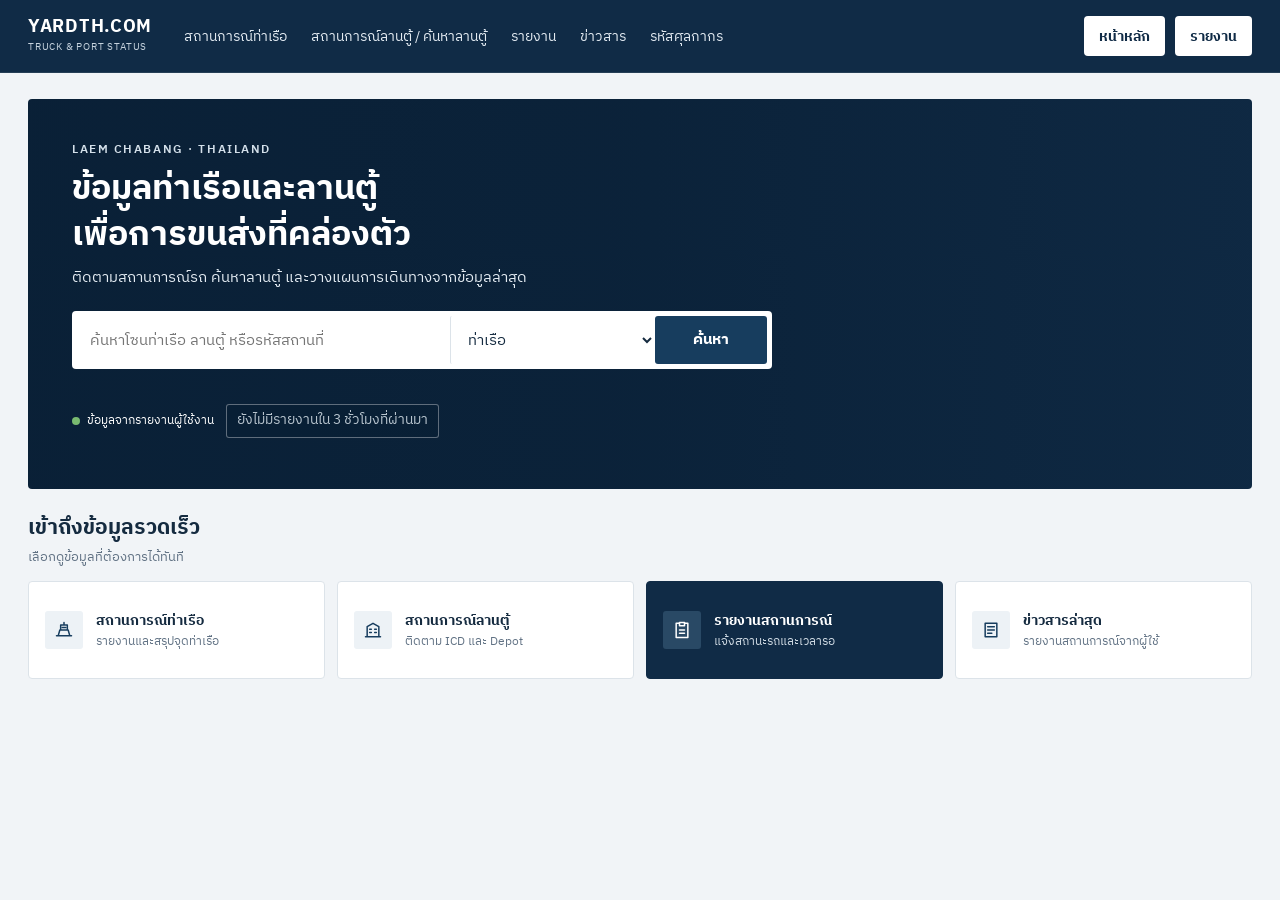
==== commit 147ec9ce: "Rename TruckPort_Status_updated.html to index.html" ====
--- a/index.html
+++ b/index.html
@@ -289,8 +289,8 @@
 .primary-nav a{color:#e3ebf2;text-decoration:none;font-size:14px;white-space:nowrap}
 .primary-nav a:hover,.primary-nav a:focus-visible{color:#fff;text-decoration:underline;text-underline-offset:5px}
 .head-actions{position:relative;margin-left:auto;display:flex;align-items:center;gap:10px}
-.header-report{display:inline-flex;align-items:center;justify-content:center;min-height:40px;padding:0 15px;background:#fff;color:#102b46;border-radius:4px;text-decoration:none;font-size:14px;font-weight:700;white-space:nowrap}
-.header-report:hover{background:#e8eef3}
+.header-home,.header-report{display:inline-flex;align-items:center;justify-content:center;min-height:40px;padding:0 15px;background:#fff;color:#102b46;border-radius:4px;text-decoration:none;font-size:14px;font-weight:700;white-space:nowrap}
+.header-home:hover,.header-report:hover{background:#e8eef3}
 .menu-toggle{display:none;border:1px solid #698096;background:transparent;color:#fff;border-radius:4px}
 .system-menu{top:calc(100% + 10px);background:#fff}
 .hero{min-height:390px;margin:0 0 24px;padding:42px 44px 26px;border:0;border-radius:4px;color:#fff;background-color:#102b46;background-image:linear-gradient(90deg,rgba(9,31,53,.9) 0%,rgba(9,31,53,.75) 47%,rgba(9,31,53,.2) 100%),url("https://images.unsplash.com/photo-1494412519320-aa613dfb7738?auto=format&fit=crop&w=2000&q=85");background-position:center 48%;background-size:cover;box-shadow:none}
@@ -332,6 +332,9 @@
 .cardhead,.section-head,.section-body,.details,.dash,.report .card{border-radius:0}
 .cardhead{padding:16px 18px 4px}
 .cardhead h2,.dash h2,.section-head h2,.report h2{color:#152b40!important}
+.report-heading{margin:-16px -18px 16px;padding:16px 18px;background:#eef5fb;border-left:4px solid #173d5e;border-bottom:1px solid #dce7f0}
+.report-heading h2{margin:0 0 2px}
+.report-heading .muted{color:#617284}
 .map{min-width:560px;border-radius:3px}
 .selbig{border-radius:3px;background:#173d5e}
 .banner{border-left-color:#173d5e}
@@ -358,8 +361,8 @@
 .news-empty{padding:16px 0;color:#617284;font-size:13px}
 .quick-search input:focus,.quick-search select:focus{outline:2px solid #92b5cf;outline-offset:-2px}
 @media(max-width:1000px){.site-head-inner{gap:16px}.primary-nav{display:none}.menu-toggle{display:inline-flex}.shortcut-grid{grid-template-columns:repeat(2,minmax(0,1fr))}}
-@media(max-width:760px){.site-head-inner{min-height:64px;padding:0 18px}.header-report{min-height:38px;padding:0 10px;font-size:12px}.hero{min-height:0;padding:30px 24px 20px}.hero h1{font-size:28px}.hero-status{align-items:flex-start;flex-direction:column;gap:6px}.layout{grid-template-columns:1fr}}
-@media(max-width:600px){main{padding:18px 14px 36px}.site-head-inner{gap:10px;padding:0 12px}.head-actions{gap:6px}.brand-mark{width:34px;height:34px}.brand-name{font-size:16px}.brand-caption{font-size:9px}.header-report{max-width:90px;min-height:36px;padding:0 6px;font-size:11px;white-space:nowrap;line-height:1.2;text-align:center}.menu-toggle{gap:5px;padding:7px 8px;font-size:12px}.hero{padding:24px 16px 18px;background-position:60% center}.hero h1{font-size:24px}.hero-copy>p{font-size:13px}.quick-search{grid-template-columns:minmax(0,1fr) 104px;gap:4px;padding:4px}.quick-search input{grid-column:1/-1}.quick-search select{border:1px solid #dce3e9}.quick-search input,.quick-search select{height:42px}.quick-search button{min-height:42px}.summary{gap:4px 10px}.content-heading h2{font-size:19px}.shortcut-grid{gap:8px}.shortcut{min-height:86px;padding:10px;gap:8px}.shortcut-icon{width:32px;height:32px}.shortcut strong{font-size:12px}.shortcut small{font-size:11px}.news-grid{grid-template-columns:1fr}.news-item{grid-template-columns:78px minmax(0,1fr);gap:8px}.latest-news{padding:14px}.map{min-width:560px}}
+@media(max-width:760px){.site-head-inner{min-height:64px;padding:0 18px}.header-home,.header-report{min-height:38px;padding:0 10px;font-size:12px}.hero{min-height:0;padding:30px 24px 20px}.hero h1{font-size:28px}.hero-status{align-items:flex-start;flex-direction:column;gap:6px}.layout{grid-template-columns:1fr}}
+@media(max-width:600px){main{padding:18px 14px 36px}.site-head-inner{gap:10px;padding:0 12px}.head-actions{gap:6px}.brand-mark{width:34px;height:34px}.brand-name{font-size:16px}.brand-caption{font-size:9px}.header-home,.header-report{max-width:90px;min-height:36px;padding:0 6px;font-size:11px;white-space:nowrap;line-height:1.2;text-align:center}.header-report{display:none}.menu-toggle{gap:5px;padding:7px 8px;font-size:12px}.hero{padding:24px 16px 18px;background-position:60% center}.hero h1{font-size:24px}.hero-copy>p{font-size:13px}.quick-search{grid-template-columns:minmax(0,1fr) 104px;gap:4px;padding:4px}.quick-search input{grid-column:1/-1}.quick-search select{border:1px solid #dce3e9}.quick-search input,.quick-search select{height:42px}.quick-search button{min-height:42px}.summary{gap:4px 10px}.content-heading h2{font-size:19px}.shortcut-grid{gap:8px}.shortcut{min-height:86px;padding:10px;gap:8px}.shortcut-icon{width:32px;height:32px}.shortcut strong{font-size:12px}.shortcut small{font-size:11px}.news-grid{grid-template-columns:1fr}.news-item{grid-template-columns:78px minmax(0,1fr);gap:8px}.latest-news{padding:14px}.map{min-width:560px}}
 @media(prefers-reduced-motion:reduce){.shortcut,.primary-nav a{scroll-behavior:auto}}
 @media(max-width:600px){
   .mapwrap{overflow:visible}
@@ -375,17 +378,19 @@
 <body class="home-page">
 <header class="site-header">
   <div class="site-head-inner">
-    <a class="brand" href="#top" aria-label="YARDTH.COM หน้าหลัก"><span class="brand-mark" aria-hidden="true">Y</span><span><span class="brand-name">YARDTH.COM</span><span class="brand-caption">TRUCK &amp; PORT STATUS</span></span></a>
+    <a class="brand" href="TruckPort_Status_updated.html" aria-label="YARDTH.COM หน้าหลัก"><span><span class="brand-name">YARDTH.COM</span><span class="brand-caption">TRUCK &amp; PORT STATUS</span></span></a>
     <nav class="primary-nav" aria-label="เมนูหลัก">
-      <a href="YardTH_Port.html">สถานการณ์ท่าเรือ</a><a href="YardTH_ICD.html">สถานการณ์ลานตู้</a><a href="YardTH_Report.html">รายงาน</a><a href="YardTH_News.html">ข่าวสาร</a><a href="YardTH_Customs.html">รหัสศุลกากร</a>
+      <a href="YardTH_Port.html">สถานการณ์ท่าเรือ</a><a href="YardTH_ICD.html">สถานการณ์ลานตู้ / ค้นหาลานตู้</a><a href="YardTH_Report.html">รายงาน</a><a href="YardTH_News.html">ข่าวสาร</a><a href="YardTH_Customs.html">รหัสศุลกากร</a>
     </nav>
     <div class="head-actions">
+      <a class="header-home" href="TruckPort_Status_updated.html">หน้าหลัก</a>
       <a class="header-report" href="YardTH_Report.html">รายงาน</a>
       <button class="menu-toggle" id="systemMenuToggle" type="button" aria-expanded="false" aria-controls="systemMenu" aria-label="เปิดเมนูระบบ">
         <svg viewBox="0 0 24 24" aria-hidden="true"><path d="M4 6h16M4 12h16M4 18h16"></path></svg><span>เมนู</span>
       </button>
       <nav class="system-menu" id="systemMenu" aria-label="เมนูระบบ" hidden>
-        <a href="YardTH_Port.html">สถานการณ์ท่าเรือ</a><a href="YardTH_ICD.html">สถานการณ์ลานตู้</a>
+        <a href="TruckPort_Status_updated.html">หน้าหลัก</a>
+        <a href="YardTH_Port.html">สถานการณ์ท่าเรือ</a><a href="YardTH_ICD.html">สถานการณ์ลานตู้ / ค้นหาลานตู้</a>
         <a href="YardTH_Report.html">รายงานสถานการณ์</a><a href="YardTH_News.html">ข่าวสารล่าสุด</a><a href="YardTH_Customs.html">ค้นหารหัสศุลกากร</a>
       </nav>
     </div>
@@ -457,7 +462,7 @@
 
 <div class="report" id="reportAnchor">
   <section class="card">
-    <h2>รายงานสถานการณ์รถ</h2><div class="muted">คนขับช่วยกันรายงาน ใช้ได้ทั้งท่าเรือและลานตู้</div>
+    <div class="report-heading"><h2>รายงานสถานการณ์รถ</h2><div class="muted">คนขับช่วยกันรายงาน ใช้ได้ทั้งท่าเรือและลานตู้</div></div>
     <div class="report-today"><div class="today-head"><b>รายงานวันนี้</b><strong id="reportCount">0</strong></div></div>
     <label for="rzone">จุดที่รายงาน</label><select id="rzone"></select>
     <label>สถานะตอนนี้</label>
